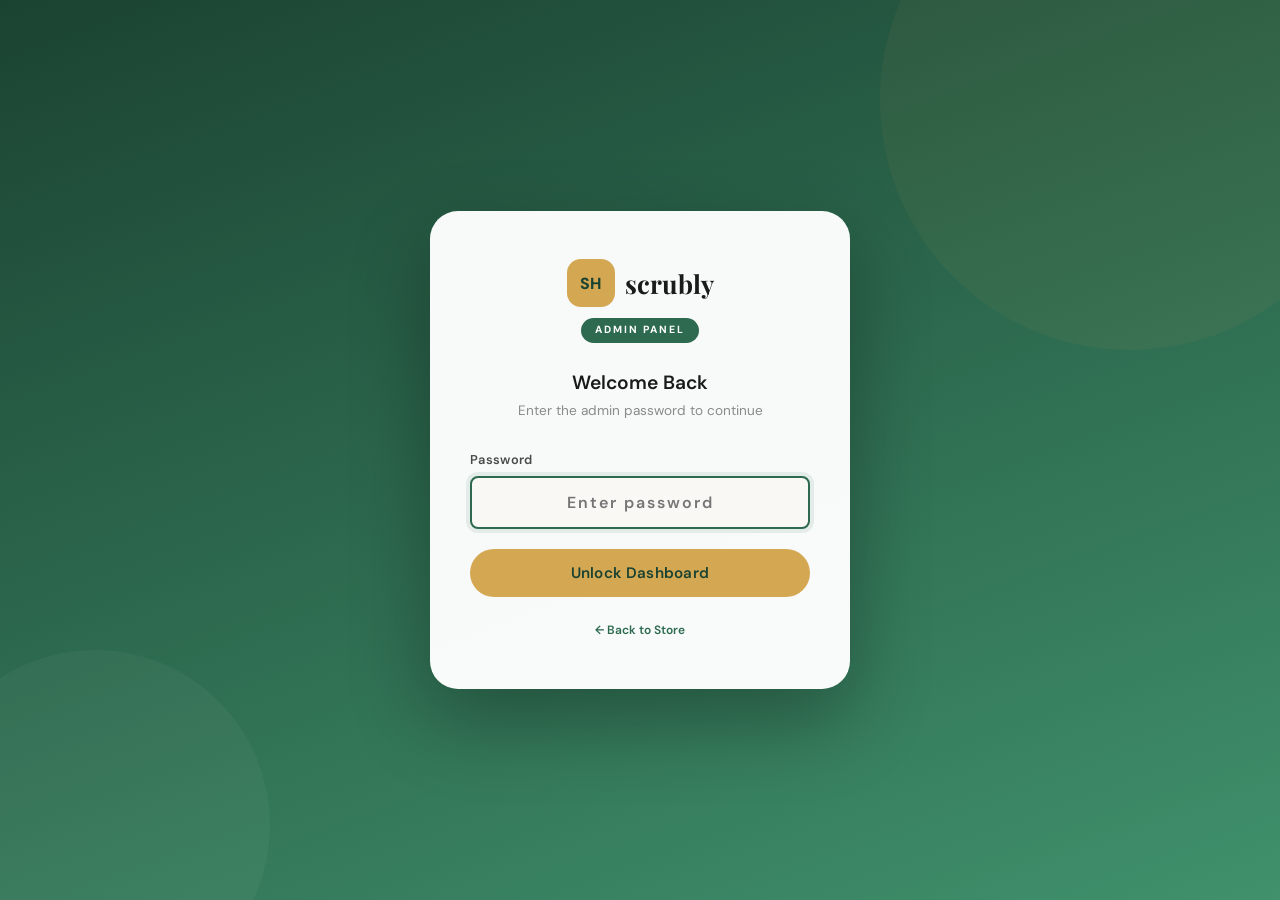
==== admin.html @ 42688c8e "Add files via upload" ====
<!DOCTYPE html>
<html lang="en">
<head>
  <meta charset="UTF-8">
  <meta name="viewport" content="width=device-width, initial-scale=1.0">
  <meta name="robots" content="noindex, nofollow">
  <meta name="description" content="SH scrubly Admin Dashboard — Manage orders, view customer details, and track sales.">
  <title>Admin Dashboard — SH scrubly</title>
  <link rel="preconnect" href="https://fonts.googleapis.com">
  <link rel="preconnect" href="https://fonts.gstatic.com" crossorigin>
  <link href="https://fonts.googleapis.com/css2?family=DM+Sans:ital,opsz,wght@0,9..40,300;0,9..40,400;0,9..40,500;0,9..40,600;0,9..40,700&family=Playfair+Display:wght@400;600;700&display=swap" rel="stylesheet">
  <link rel="stylesheet" href="style.css">
  <style>
    .admin-page .preloader { background: var(--primary-dark); }

    /* Login Gate */
    #admin-gate {
      position: fixed; inset: 0; z-index: 9999;
      background: linear-gradient(160deg, #1B4332 0%, #2D6A4F 50%, #40916C 100%);
      display: flex; align-items: center; justify-content: center;
    }
    #admin-gate::before {
      content: ''; position: absolute; width: 500px; height: 500px;
      border-radius: 50%; background: rgba(212,168,83,0.06); top: -150px; right: -100px;
    }
    #admin-gate::after {
      content: ''; position: absolute; width: 350px; height: 350px;
      border-radius: 50%; background: rgba(255,255,255,0.04); bottom: -100px; left: -80px;
    }
    .admin-login-card {
      position: relative; background: rgba(255,255,255,0.97);
      border-radius: var(--radius-xl); padding: 48px 40px; width: 420px;
      max-width: 92vw; box-shadow: 0 32px 80px rgba(0,0,0,0.3); text-align: center;
    }
    .admin-login-logo {
      display: flex; align-items: center; justify-content: center; gap: 10px; margin-bottom: 8px;
    }
    .admin-login-logo .nav-logo-icon {
      width: 48px; height: 48px; background: var(--accent); border-radius: 14px;
      display: flex; align-items: center; justify-content: center;
      font-weight: 800; font-size: 1rem; color: var(--primary-dark);
    }
    .admin-login-logo span:last-child {
      font-family: var(--font-display); font-size: 1.6rem; font-weight: 700; color: var(--text);
    }
    .admin-login-badge {
      display: inline-block; background: var(--primary); color: #fff;
      font-size: 0.65rem; font-weight: 700; letter-spacing: 2px;
      padding: 4px 14px; border-radius: 50px; margin-bottom: 28px;
    }
    .admin-login-card h2 {
      font-family: var(--font-body); font-size: 1.2rem; font-weight: 600; margin-bottom: 6px;
    }
    .admin-login-card > p { font-size: 0.85rem; color: var(--text-muted); margin-bottom: 28px; }
    .admin-login-card .form-group { text-align: left; margin-bottom: 20px; }
    .admin-login-card .form-group label {
      display: block; font-size: 0.8rem; font-weight: 600; color: var(--text-light); margin-bottom: 6px;
    }
    .admin-login-card .form-group input {
      width: 100%; padding: 14px 16px; border: 2px solid var(--border); border-radius: var(--radius-sm);
      font-size: 1rem; color: var(--text); background: var(--bg); outline: none;
      transition: border-color 0.3s ease, box-shadow 0.3s ease;
      text-align: center; letter-spacing: 2px; font-weight: 600;
    }
    .admin-login-card .form-group input:focus {
      border-color: var(--primary); box-shadow: 0 0 0 4px rgba(45,106,79,0.1);
    }
    #admin-login-error {
      display: none; background: #FEF2F2; color: #991B1B; font-size: 0.82rem; font-weight: 500;
      padding: 10px 16px; border-radius: var(--radius-sm); margin-bottom: 16px;
      border: 1px solid #FECACA;
    }
    .admin-login-card .btn { width: 100%; justify-content: center; padding: 14px; font-size: 0.95rem; }
    .admin-login-footer { margin-top: 24px; font-size: 0.75rem; color: var(--text-muted); }
    .admin-login-footer a { color: var(--primary); font-weight: 600; }
    @keyframes shake {
      0%, 100% { transform: translateX(0); }
      15% { transform: translateX(-8px); } 30% { transform: translateX(6px); }
      45% { transform: translateX(-5px); } 60% { transform: translateX(4px); }
      75% { transform: translateX(-2px); } 90% { transform: translateX(1px); }
    }

    /* Dashboard */
    .admin-refresh-info { text-align: center; margin-bottom: 24px; font-size: 0.82rem; color: var(--text-muted); }
    .admin-refresh-info button {
      color: var(--primary); font-weight: 600; text-decoration: underline;
      background: none; border: none; cursor: pointer; font-size: 0.82rem;
    }
    .admin-table-wrapper { overflow-x: auto; }
    .admin-section-title {
      font-family: var(--font-body); font-size: 1.05rem; font-weight: 700;
      display: flex; align-items: center; gap: 10px;
    }
    .admin-section-title .count {
      background: var(--bg); padding: 2px 10px; border-radius: 50px;
      font-size: 0.75rem; font-weight: 600; color: var(--text-muted);
    }
    .admin-header-actions { display: flex; gap: 8px; align-items: center; }
    .btn-add-product {
      background: var(--primary); color: #fff; padding: 8px 18px; border-radius: 8px;
      font-size: 0.82rem; font-weight: 600; border: none; cursor: pointer;
      display: inline-flex; align-items: center; gap: 6px; transition: all 0.3s ease;
    }
    .btn-add-product:hover { background: var(--primary-light); transform: translateY(-1px); }
    .admin-logout-btn { background: rgba(239,68,68,0.1) !important; color: #EF4444 !important; }
    .admin-logout-btn:hover { background: #EF4444 !important; color: #fff !important; }

    /* ===== Image Upload Zone ===== */
    .upload-zone {
      border: 2px dashed var(--border);
      border-radius: var(--radius-md);
      padding: 32px 20px;
      text-align: center;
      cursor: pointer;
      transition: all 0.3s ease;
      background: var(--bg);
      position: relative;
    }
    .upload-zone:hover,
    .upload-zone.dragover {
      border-color: var(--primary);
      background: rgba(45,106,79,0.04);
    }
    .upload-zone.dragover {
      transform: scale(1.01);
    }
    .upload-zone-icon {
      font-size: 2.2rem;
      margin-bottom: 10px;
      opacity: 0.35;
      display: block;
    }
    .upload-zone-text {
      font-size: 0.88rem;
      color: var(--text-muted);
      margin-bottom: 6px;
    }
    .upload-zone-text strong {
      color: var(--primary);
      font-weight: 600;
    }
    .upload-zone-hint {
      font-size: 0.75rem;
      color: var(--text-muted);
      opacity: 0.7;
    }
    .upload-zone input[type="file"] {
      position: absolute;
      inset: 0;
      opacity: 0;
      cursor: pointer;
    }
    .upload-preview {
      position: relative;
      border-radius: var(--radius-md);
      overflow: hidden;
      display: none;
      background: var(--bg-warm);
    }
    .upload-preview.visible { display: block; }
    .upload-preview img {
      width: 100%;
      height: 220px;
      object-fit: cover;
      display: block;
    }
    .upload-preview-remove {
      position: absolute;
      top: 10px;
      right: 10px;
      width: 34px;
      height: 34px;
      border-radius: 50%;
      background: rgba(0,0,0,0.6);
      backdrop-filter: blur(4px);
      color: #fff;
      display: flex;
      align-items: center;
      justify-content: center;
      font-size: 1.1rem;
      border: none;
      cursor: pointer;
      transition: background 0.2s ease;
    }
    .upload-preview-remove:hover { background: rgba(239,68,68,0.9); }
    .upload-preview-info {
      padding: 10px 14px;
      font-size: 0.78rem;
      color: var(--text-muted);
      background: var(--bg);
      display: flex;
      justify-content: space-between;
      align-items: center;
    }
    .or-divider {
      display: flex;
      align-items: center;
      gap: 12px;
      margin: 14px 0;
      font-size: 0.78rem;
      color: var(--text-muted);
    }
    .or-divider::before,
    .or-divider::after {
      content: '';
      flex: 1;
      height: 1px;
      background: var(--border);
    }
    .url-input-row {
      display: flex;
      gap: 8px;
    }
    .url-input-row input {
      flex: 1;
      padding: 10px 14px;
      border: 2px solid var(--border);
      border-radius: 8px;
      font-size: 0.82rem;
      outline: none;
      background: var(--bg);
      transition: border-color 0.2s ease;
    }
    .url-input-row input:focus { border-color: var(--primary); }
    .url-input-row button {
      padding: 10px 16px;
      background: var(--bg);
      border: 2px solid var(--border);
      border-radius: 8px;
      font-size: 0.8rem;
      font-weight: 600;
      color: var(--text-muted);
      cursor: pointer;
      white-space: nowrap;
      transition: all 0.2s ease;
    }
    .url-input-row button:hover {
      border-color: var(--primary);
      color: var(--primary);
    }

    /* Product form */
    .product-form-grid { display: grid; grid-template-columns: 1fr 1fr; gap: 14px; }
    .product-form-grid .full { grid-column: 1 / -1; }
    .size-checkboxes { display: flex; flex-wrap: wrap; gap: 8px; }
    .size-checkboxes label {
      display: flex; align-items: center; justify-content: center;
      width: 44px; height: 36px; border: 2px solid var(--border); border-radius: 8px;
      font-size: 0.8rem; font-weight: 600; cursor: pointer; transition: all 0.2s ease;
      color: var(--text-muted); background: var(--bg);
    }
    .size-checkboxes label:has(input:checked) {
      border-color: var(--primary); background: rgba(45,106,79,0.08); color: var(--primary);
    }
    .size-checkboxes input { display: none; }
    .colors-section-label {
      font-size: 0.8rem; font-weight: 600; color: var(--text-light); margin-bottom: 8px;
    }
    .add-color-btn {
      background: var(--bg); border: 2px dashed var(--border); border-radius: 8px;
      padding: 8px 16px; font-size: 0.8rem; font-weight: 500; color: var(--text-muted);
      cursor: pointer; transition: all 0.2s ease; display: inline-flex; align-items: center; gap: 4px;
    }
    .add-color-btn:hover { border-color: var(--primary); color: var(--primary); }

    @media (max-width: 768px) {
      .admin-nav { padding: 14px 16px; flex-wrap: wrap; gap: 10px; }
      .admin-nav-brand { font-size: 1.1rem; }
      .admin-content { padding: 12px; }
      .admin-stat-card { padding: 18px; }
      .admin-stat-value { font-size: 1.5rem; }
      .admin-login-card { padding: 36px 24px; }
      .product-form-grid { grid-template-columns: 1fr; }
      .admin-header-actions { flex-wrap: wrap; }
      .upload-preview img { height: 160px; }
    }
  </style>
</head>
<body class="admin-page">

  <div class="preloader"><span class="preloader-logo">SH Admin</span></div>

  <!-- Login Gate -->
  <div id="admin-gate">
    <div class="admin-login-card">
      <div class="admin-login-logo">
        <span class="nav-logo-icon">SH</span>
        <span>scrubly</span>
      </div>
      <div class="admin-login-badge">ADMIN PANEL</div>
      <h2>Welcome Back</h2>
      <p>Enter the admin password to continue</p>
      <div id="admin-login-error">Incorrect password. Please try again.</div>
      <form id="admin-login-form">
        <div class="form-group">
          <label for="admin-password">Password</label>
          <input type="password" id="admin-password" placeholder="Enter password" autocomplete="off" required>
        </div>
        <button type="submit" class="btn btn-primary">Unlock Dashboard</button>
      </form>
      <div class="admin-login-footer"><a href="index.html">&larr; Back to Store</a></div>
    </div>
  </div>

  <!-- Dashboard -->
  <div id="admin-dashboard" style="display:none;">
    <header class="admin-nav">
      <div class="admin-nav-brand">
        <span class="nav-logo-icon" style="width:34px;height:34px;font-size:0.75rem;">SH</span>
        scrubly
        <span class="admin-nav-badge">ADMIN</span>
      </div>
      <div class="admin-nav-actions">
        <a href="index.html" class="btn btn-sm" style="background:rgba(255,255,255,0.15);color:#fff;">View Store</a>
        <button class="btn btn-sm admin-logout-btn" onclick="adminLogout()">Logout</button>
      </div>
    </header>

    <main class="admin-content">
      <div class="admin-refresh-info">
        Auto-refreshes when orders are placed. &nbsp;
        <button onclick="renderAdminStats();renderAdminOrders();renderAdminProducts();">Refresh Now</button>
      </div>

      <!-- Stats -->
      <div class="admin-stats" style="grid-template-columns:repeat(5,1fr);">
        <div class="admin-stat-card">
          <div class="admin-stat-icon green">&#128203;</div>
          <div class="admin-stat-value" id="stat-total">0</div>
          <div class="admin-stat-label">Total Orders</div>
        </div>
        <div class="admin-stat-card">
          <div class="admin-stat-icon gold">&#9203;</div>
          <div class="admin-stat-value" id="stat-pending">0</div>
          <div class="admin-stat-label">Pending</div>
        </div>
        <div class="admin-stat-card">
          <div class="admin-stat-icon blue">&#10003;</div>
          <div class="admin-stat-value" id="stat-completed">0</div>
          <div class="admin-stat-label">Completed</div>
        </div>
        <div class="admin-stat-card">
          <div class="admin-stat-icon red">&#128176;</div>
          <div class="admin-stat-value" id="stat-revenue">$0.00</div>
          <div class="admin-stat-label">Revenue</div>
        </div>
        <div class="admin-stat-card">
          <div class="admin-stat-icon green">&#128717;</div>
          <div class="admin-stat-value" id="stat-products">0</div>
          <div class="admin-stat-label">Products</div>
        </div>
      </div>

      <!-- Products -->
      <div class="admin-card" style="margin-bottom:32px;">
        <div class="admin-card-header">
          <div class="admin-section-title">Products <span class="count" id="products-count">0</span></div>
          <div class="admin-header-actions">
            <button class="btn-add-product" onclick="openProductModal('add')">+ Add Product</button>
            <button class="admin-btn-sm admin-btn-delete" onclick="resetProductsToDefault()" style="font-size:0.75rem;padding:6px 12px;">Reset</button>
          </div>
        </div>
        <div class="admin-table-wrapper">
          <table class="admin-table">
            <thead>
              <tr>
                <th>Product</th>
                <th>Category</th>
                <th>Gender</th>
                <th>Price</th>
                <th>Colors</th>
                <th>Sizes</th>
                <th>Actions</th>
              </tr>
            </thead>
            <tbody id="products-tbody"></tbody>
          </table>
        </div>
      </div>

      <!-- Orders -->
      <div class="admin-card">
        <div class="admin-card-header">
          <div class="admin-section-title">Recent Orders <span class="count" id="orders-count">0</span></div>
          <div class="admin-header-actions">
            <span style="font-size:0.82rem;color:var(--text-muted);">Newest first</span>
            <button class="admin-btn-sm admin-btn-delete" onclick="clearAllOrders()" style="font-size:0.75rem;padding:6px 12px;">Clear All</button>
          </div>
        </div>
        <div class="admin-table-wrapper">
          <table class="admin-table">
            <thead>
              <tr>
                <th>Order ID</th>
                <th>Customer</th>
                <th>Items</th>
                <th>Total</th>
                <th>Status</th>
                <th>Actions</th>
              </tr>
            </thead>
            <tbody id="orders-tbody"></tbody>
          </table>
        </div>
      </div>
    </main>
  </div>

  <!-- Product Modal -->
  <div class="modal-overlay" id="product-modal" aria-hidden="true">
    <div class="modal" style="width:680px;max-height:92vh;overflow-y:auto;" role="dialog" aria-label="Product form">
      <div class="modal-header">
        <h3 id="product-modal-title">Add New Product</h3>
        <button class="cart-close" onclick="closeProductModal()" aria-label="Close">&times;</button>
      </div>
      <div class="modal-body">
        <form id="product-form" novalidate>
          <div class="product-form-grid">

            <div class="form-group">
              <label>Product Name *</label>
              <input type="text" name="name" placeholder="e.g. Classic V-Neck Top" required>
            </div>

            <div class="form-group">
              <label>Price ($) *</label>
              <input type="number" name="price" placeholder="45.00" step="0.01" min="0" required>
            </div>

            <div class="form-group">
              <label>Category</label>
              <select name="category" style="width:100%;padding:10px 14px;border:2px solid var(--border);border-radius:8px;font-size:0.88rem;background:var(--bg);outline:none;">
                <option value="scrubs">Scrubs</option>
                <option value="bathrobes">Bathrobes</option>
              </select>
            </div>

            <div class="form-group">
              <label>Gender</label>
              <select name="sub" style="width:100%;padding:10px 14px;border:2px solid var(--border);border-radius:8px;font-size:0.88rem;background:var(--bg);outline:none;">
                <option value="women">Women's</option>
                <option value="men">Men's</option>
              </select>
            </div>

            <!-- Image Upload Section -->
            <div class="form-group full">
              <label>Product Image</label>

              <!-- Upload Zone -->
              <div class="upload-zone" id="upload-zone">
                <input type="file" accept="image/*" id="image-file-input">
                <span class="upload-zone-icon">&#128247;</span>
                <div class="upload-zone-text">
                  <strong>Click to upload</strong> or drag & drop
                </div>
                <div class="upload-zone-hint">JPG, PNG, WebP — Max 2MB (auto-compressed)</div>
              </div>

              <!-- Preview after upload -->
              <div class="upload-preview" id="upload-preview">
                <img id="upload-preview-img" src="" alt="Preview">
                <button type="button" class="upload-preview-remove" onclick="removeUploadedImage()">&times;</button>
                <div class="upload-preview-info">
                  <span id="upload-file-name">image.jpg</span>
                  <span id="upload-file-size">0 KB</span>
                </div>
              </div>

              <!-- OR divider -->
              <div class="or-divider">or use image URL</div>

              <!-- URL input -->
              <div class="url-input-row">
                <input type="text" id="image-url-input" placeholder="https://example.com/image.jpg">
                <button type="button" onclick="useImageUrl()">Use URL</button>
              </div>

              <!-- Hidden field to store final image value -->
              <input type="hidden" name="image" id="final-image-value" value="">
            </div>

            <div class="form-group full">
              <label>Badge (optional)</label>
              <input type="text" name="badge" placeholder="e.g. New, Best Seller, Popular, Premium">
            </div>

            <div class="form-group full">
              <div class="colors-section-label">Colors</div>
              <div id="product-colors-container"></div>
              <button type="button" class="add-color-btn" onclick="addColorField('')">+ Add Color</button>
            </div>

            <div class="form-group full">
              <div class="colors-section-label">Sizes</div>
              <div class="size-checkboxes">
                <label><input type="checkbox" name="sizes" value="XS">XS</label>
                <label><input type="checkbox" name="sizes" value="S">S</label>
                <label><input type="checkbox" name="sizes" value="M">M</label>
                <label><input type="checkbox" name="sizes" value="L">L</label>
                <label><input type="checkbox" name="sizes" value="XL">XL</label>
                <label><input type="checkbox" name="sizes" value="XXL">XXL</label>
                <label><input type="checkbox" name="sizes" value="3XL">3XL</label>
              </div>
            </div>

            <div class="form-group full">
              <label>Description</label>
              <textarea name="desc" rows="3" placeholder="Brief product description..." style="width:100%;padding:10px 14px;border:2px solid var(--border);border-radius:8px;font-size:0.88rem;resize:vertical;outline:none;background:var(--bg);"></textarea>
            </div>

          </div>

          <button type="submit" class="btn btn-primary" style="width:100%;justify-content:center;margin-top:8px;">Save Product</button>
        </form>
      </div>
    </div>
  </div>

  <!-- Order Detail Modal -->
  <div class="modal-overlay detail-modal" aria-hidden="true">
    <div class="modal" style="width:640px;" role="dialog" aria-label="Order details">
      <div class="modal-header">
        <h3>Order Details</h3>
        <button class="cart-close" onclick="closeDetailModal()" aria-label="Close">&times;</button>
      </div>
      <div class="modal-body" id="detail-modal-body"></div>
    </div>
  </div>

  <script src="script.js"></script>
  <script>
    // ===== Image Upload Logic =====
    let currentBase64Image = '';
    const MAX_IMAGE_SIZE = 800; // max width/height in pixels
    const JPEG_QUALITY = 0.75;

    const uploadZone = document.getElementById('upload-zone');
    const fileInput = document.getElementById('image-file-input');
    const uploadPreview = document.getElementById('upload-preview');
    const uploadPreviewImg = document.getElementById('upload-preview-img');
    const uploadFileName = document.getElementById('upload-file-name');
    const uploadFileSize = document.getElementById('upload-file-size');
    const imageUrlInput = document.getElementById('image-url-input');
    const finalImageValue = document.getElementById('final-image-value');

    // Drag & Drop
    uploadZone.addEventListener('dragover', (e) => {
      e.preventDefault();
      uploadZone.classList.add('dragover');
    });
    uploadZone.addEventListener('dragleave', () => {
      uploadZone.classList.remove('dragover');
    });
    uploadZone.addEventListener('drop', (e) => {
      e.preventDefault();
      uploadZone.classList.remove('dragover');
      if (e.dataTransfer.files.length > 0) {
        handleImageFile(e.dataTransfer.files[0]);
      }
    });

    // File input change
    fileInput.addEventListener('change', (e) => {
      if (e.target.files.length > 0) {
        handleImageFile(e.target.files[0]);
      }
    });

    // Compress & convert image to base64
    function handleImageFile(file) {
      if (!file.type.startsWith('image/')) {
        showToast('Please select an image file', 'error');
        return;
      }

      uploadFileName.textContent = file.name;

      const reader = new FileReader();
      reader.onload = function(e) {
        const img = new Image();
        img.onload = function() {
          // Compress
          const canvas = document.createElement('canvas');
          let w = img.width;
          let h = img.height;

          if (w > MAX_IMAGE_SIZE || h > MAX_IMAGE_SIZE) {
            if (w > h) {
              h = Math.round((h * MAX_IMAGE_SIZE) / w);
              w = MAX_IMAGE_SIZE;
            } else {
              w = Math.round((w * MAX_IMAGE_SIZE) / h);
              h = MAX_IMAGE_SIZE;
            }
          }

          canvas.width = w;
          canvas.height = h;
          const ctx = canvas.getContext('2d');
          ctx.drawImage(img, 0, 0, w, h);

          currentBase64Image = canvas.toDataURL('image/jpeg', JPEG_QUALITY);

          // Calculate approximate size
          const sizeInKB = Math.round((currentBase64Image.length * 3) / 4 / 1024);
          uploadFileSize.textContent = sizeInKB + ' KB';

          // Show preview
          uploadPreviewImg.src = currentBase64Image;
          uploadPreview.classList.add('visible');
          uploadZone.style.display = 'none';

          // Set value
          finalImageValue.value = currentBase64Image;
          imageUrlInput.value = '';
        };
        img.src = e.target.result;
      };
      reader.readAsDataURL(file);
    }

    // Remove uploaded image
    function removeUploadedImage() {
      currentBase64Image = '';
      finalImageValue.value = '';
      uploadPreview.classList.remove('visible');
      uploadZone.style.display = '';
      fileInput.value = '';
      uploadPreviewImg.src = '';
    }

    // Use URL instead
    function useImageUrl() {
      const url = imageUrlInput.value.trim();
      if (!url) {
        showToast('Please enter an image URL', 'error');
        return;
      }

      // Test if URL is valid image
      const testImg = new Image();
      testImg.onload = function() {
        currentBase64Image = '';
        finalImageValue.value = url;
        uploadPreviewImg.src = url;
        uploadFileName.textContent = 'External URL';
        uploadFileSize.textContent = 'Linked';
        uploadPreview.classList.add('visible');
        uploadZone.style.display = 'none';
        showToast('Image loaded from URL');
      };
      testImg.onerror = function() {
        showToast('Could not load image from this URL', 'error');
      };
      testImg.src = url;
    }

    // Reset image section when opening modal
    const origOpenProductModal = openProductModal;
    openProductModal = function(mode, productId) {
      // Reset image state
      currentBase64Image = '';
      finalImageValue.value = '';
      uploadPreview.classList.remove('visible');
      uploadZone.style.display = '';
      fileInput.value = '';
      imageUrlInput.value = '';
      uploadPreviewImg.src = '';

      origOpenProductModal(mode, productId);

      // If editing, load existing image
      if (mode === 'edit') {
        const product = getProductById(productId);
        if (product && product.image) {
          if (product.image.startsWith('data:')) {
            // Base64 image
            currentBase64Image = product.image;
            finalImageValue.value = product.image;
            uploadPreviewImg.src = product.image;
            uploadFileName.textContent = 'Uploaded image';
            const sizeInKB = Math.round((product.image.length * 3) / 4 / 1024);
            uploadFileSize.textContent = sizeInKB + ' KB';
            uploadPreview.classList.add('visible');
            uploadZone.style.display = 'none';
          } else {
            // URL image
            finalImageValue.value = product.image;
            imageUrlInput.value = product.image;
            uploadPreviewImg.src = product.image;
            uploadFileName.textContent = 'External URL';
            uploadFileSize.textContent = 'Linked';
            uploadPreview.classList.add('visible');
            uploadZone.style.display = 'none';
          }
        }
      }
    };

    // Close modals on overlay click
    document.querySelectorAll('.modal-overlay').forEach(overlay => {
      overlay.addEventListener('click', function(e) {
        if (e.target === this) {
          this.classList.remove('open');
          document.body.style.overflow = '';
        }
      });
    });

    // Logout
    function adminLogout() {
      sessionStorage.removeItem('sh_admin_auth');
      document.getElementById('admin-dashboard').style.display = 'none';
      document.getElementById('admin-gate').style.display = 'flex';
      document.getElementById('admin-password').value = '';
      document.getElementById('admin-login-error').style.display = 'none';
      document.getElementById('admin-password').focus();
    }

    // Update counts
    const origRenderProducts = renderAdminProducts;
    renderAdminProducts = function() {
      origRenderProducts();
      const countEl = document.getElementById('products-count');
      if (countEl) countEl.textContent = getProducts().length;
    };
    const origRenderOrders = renderAdminOrders;
    renderAdminOrders = function() {
      origRenderOrders();
      const orders = JSON.parse(localStorage.getItem('sh_orders')) || [];
      const countEl = document.getElementById('orders-count');
      if (countEl) countEl.textContent = orders.length;
    };
  </script>
</body>
</html>
---- style.css ----
/* ===== CSS Variables ===== */
:root {
  --primary: #2D6A4F;
  --primary-light: #40916C;
  --primary-lighter: #74C69D;
  --primary-dark: #1B4332;
  --accent: #D4A853;
  --accent-light: #E8C97A;
  --accent-dark: #B8903A;
  --bg: #FAF8F5;
  --bg-warm: #F5F0E8;
  --card: #FFFFFF;
  --text: #1A1A1A;
  --text-light: #4A4A4A;
  --text-muted: #8A8A8A;
  --border: #E8E4DE;
  --border-light: #F0EDE8;
  --shadow-sm: 0 1px 3px rgba(0,0,0,0.06);
  --shadow-md: 0 4px 16px rgba(0,0,0,0.08);
  --shadow-lg: 0 8px 32px rgba(0,0,0,0.1);
  --shadow-xl: 0 16px 48px rgba(0,0,0,0.12);
  --radius-sm: 8px;
  --radius-md: 12px;
  --radius-lg: 20px;
  --radius-xl: 28px;
  --transition: 0.3s cubic-bezier(0.4, 0, 0.2, 1);
  --font-display: 'Playfair Display', Georgia, serif;
  --font-body: 'DM Sans', -apple-system, sans-serif;
  --nav-height: 80px;
}

/* ===== Reset & Base ===== */
*, *::before, *::after { box-sizing: border-box; margin: 0; padding: 0; }

html {
  scroll-behavior: smooth;
  -webkit-font-smoothing: antialiased;
}

body {
  font-family: var(--font-body);
  background: var(--bg);
  color: var(--text);
  line-height: 1.6;
  overflow-x: hidden;
}

a { text-decoration: none; color: inherit; transition: color var(--transition); }
ul { list-style: none; }
img { max-width: 100%; display: block; }
button { cursor: pointer; border: none; background: none; font-family: inherit; }
input, textarea, select { font-family: inherit; }

/* ===== Preloader ===== */
.preloader {
  position: fixed;
  inset: 0;
  z-index: 9999;
  background: var(--primary-dark);
  display: flex;
  align-items: center;
  justify-content: center;
  transition: opacity 0.6s ease, visibility 0.6s ease;
}
.preloader.hidden { opacity: 0; visibility: hidden; pointer-events: none; }
.preloader-logo {
  font-family: var(--font-display);
  font-size: 2.5rem;
  color: #fff;
  letter-spacing: 2px;
  animation: preloaderPulse 1.2s ease-in-out infinite;
}
@keyframes preloaderPulse {
  0%, 100% { opacity: 0.4; transform: scale(0.98); }
  50% { opacity: 1; transform: scale(1); }
}

/* ===== Typography ===== */
h1, h2, h3, h4 { font-family: var(--font-display); font-weight: 600; line-height: 1.2; }
h1 { font-size: clamp(2.5rem, 5vw, 4rem); }
h2 { font-size: clamp(1.8rem, 3.5vw, 2.8rem); }
h3 { font-size: clamp(1.2rem, 2vw, 1.5rem); }
.section-label {
  font-family: var(--font-body);
  font-size: 0.75rem;
  font-weight: 600;
  letter-spacing: 3px;
  text-transform: uppercase;
  color: var(--accent);
  margin-bottom: 0.75rem;
  display: block;
}
.section-title {
  margin-bottom: 1rem;
}
.section-desc {
  color: var(--text-muted);
  max-width: 540px;
  font-size: 1.05rem;
}

/* ===== Layout ===== */
.container {
  max-width: 1280px;
  margin: 0 auto;
  padding: 0 24px;
}
.section {
  padding: 100px 0;
}
.section-header {
  text-align: center;
  margin-bottom: 60px;
}
.section-header .section-desc {
  margin: 0 auto;
}

/* ===== Navigation ===== */
.navbar {
  position: fixed;
  top: 0;
  left: 0;
  right: 0;
  height: var(--nav-height);
  z-index: 1000;
  transition: background var(--transition), box-shadow var(--transition), backdrop-filter var(--transition);
}
.navbar.scrolled {
  background: rgba(255,255,255,0.92);
  backdrop-filter: blur(20px);
  box-shadow: var(--shadow-sm);
}
.navbar.transparent { background: transparent; }
.navbar .container {
  display: flex;
  align-items: center;
  justify-content: space-between;
  height: 100%;
}
.nav-logo {
  font-family: var(--font-display);
  font-size: 1.6rem;
  font-weight: 700;
  color: #fff;
  display: flex;
  align-items: center;
  gap: 10px;
  transition: color var(--transition);
}
.navbar.scrolled .nav-logo { color: var(--text); }
.nav-logo-icon {
  width: 40px;
  height: 40px;
  background: var(--accent);
  border-radius: 10px;
  display: flex;
  align-items: center;
  justify-content: center;
  font-weight: 800;
  font-size: 0.9rem;
  color: var(--primary-dark);
}
.nav-links {
  display: flex;
  align-items: center;
  gap: 36px;
}
.nav-links a {
  font-size: 0.9rem;
  font-weight: 500;
  color: rgba(255,255,255,0.85);
  position: relative;
  letter-spacing: 0.3px;
}
.navbar.scrolled .nav-links a { color: var(--text-light); }
.nav-links a::after {
  content: '';
  position: absolute;
  bottom: -4px;
  left: 0;
  width: 0;
  height: 2px;
  background: var(--accent);
  transition: width var(--transition);
}
.nav-links a:hover::after,
.nav-links a.active::after { width: 100%; }
.nav-links a:hover { color: #fff; }
.navbar.scrolled .nav-links a:hover { color: var(--primary); }
.nav-actions {
  display: flex;
  align-items: center;
  gap: 16px;
}
.nav-cart-btn {
  position: relative;
  color: rgba(255,255,255,0.9);
  transition: color var(--transition);
}
.navbar.scrolled .nav-cart-btn { color: var(--text); }
.nav-cart-btn:hover { color: var(--accent); }
.nav-cart-btn svg { width: 24px; height: 24px; }
.cart-count {
  position: absolute;
  top: -8px;
  right: -10px;
  background: var(--accent);
  color: var(--primary-dark);
  font-size: 0.65rem;
  font-weight: 700;
  width: 20px;
  height: 20px;
  border-radius: 50%;
  display: flex;
  align-items: center;
  justify-content: center;
  transform: scale(0);
  transition: transform 0.3s cubic-bezier(0.68, -0.55, 0.27, 1.55);
}
.cart-count.visible { transform: scale(1); }
.nav-hamburger {
  display: none;
  flex-direction: column;
  gap: 5px;
  padding: 4px;
}
.nav-hamburger span {
  width: 24px;
  height: 2px;
  background: #fff;
  border-radius: 2px;
  transition: var(--transition);
}
.navbar.scrolled .nav-hamburger span { background: var(--text); }

/* ===== Mobile Menu ===== */
.mobile-menu {
  position: fixed;
  inset: 0;
  z-index: 999;
  background: var(--primary-dark);
  display: flex;
  flex-direction: column;
  align-items: center;
  justify-content: center;
  gap: 32px;
  opacity: 0;
  visibility: hidden;
  transition: var(--transition);
}
.mobile-menu.open { opacity: 1; visibility: visible; }
.mobile-menu a {
  font-family: var(--font-display);
  font-size: 1.8rem;
  color: #fff;
  transition: color var(--transition);
}
.mobile-menu a:hover { color: var(--accent); }
.mobile-menu-close {
  position: absolute;
  top: 28px;
  right: 28px;
  color: #fff;
  font-size: 2rem;
}

/* ===== Hero ===== */
.hero {
  position: relative;
  min-height: 100vh;
  display: flex;
  align-items: center;
  background: linear-gradient(135deg, var(--primary-dark) 0%, var(--primary) 50%, var(--primary-light) 100%);
  overflow: hidden;
}
.hero-bg-shapes {
  position: absolute;
  inset: 0;
  pointer-events: none;
  overflow: hidden;
}
.hero-shape {
  position: absolute;
  border-radius: 50%;
  opacity: 0.07;
  background: #fff;
}
.hero-shape:nth-child(1) {
  width: 600px; height: 600px;
  top: -200px; right: -100px;
  animation: heroFloat 20s ease-in-out infinite;
}
.hero-shape:nth-child(2) {
  width: 400px; height: 400px;
  bottom: -100px; left: -100px;
  animation: heroFloat 15s ease-in-out infinite reverse;
}
.hero-shape:nth-child(3) {
  width: 200px; height: 200px;
  top: 40%; left: 50%;
  animation: heroFloat 12s ease-in-out infinite;
}
@keyframes heroFloat {
  0%, 100% { transform: translate(0, 0) scale(1); }
  33% { transform: translate(30px, -30px) scale(1.05); }
  66% { transform: translate(-20px, 20px) scale(0.95); }
}
.hero .container {
  display: grid;
  grid-template-columns: 1fr 1fr;
  gap: 60px;
  align-items: center;
  position: relative;
  z-index: 2;
}
.hero-content { color: #fff; }
.hero-badge {
  display: inline-flex;
  align-items: center;
  gap: 8px;
  background: rgba(255,255,255,0.12);
  backdrop-filter: blur(10px);
  padding: 8px 18px;
  border-radius: 50px;
  font-size: 0.8rem;
  font-weight: 500;
  letter-spacing: 1px;
  text-transform: uppercase;
  margin-bottom: 28px;
  border: 1px solid rgba(255,255,255,0.15);
}
.hero-badge-dot {
  width: 8px;
  height: 8px;
  background: var(--accent);
  border-radius: 50%;
  animation: dotPulse 2s ease-in-out infinite;
}
@keyframes dotPulse {
  0%, 100% { opacity: 1; }
  50% { opacity: 0.3; }
}
.hero h1 {
  margin-bottom: 24px;
  font-size: clamp(2.8rem, 5.5vw, 4.2rem);
  line-height: 1.1;
}
.hero h1 .accent { color: var(--accent); }
.hero-desc {
  font-size: 1.15rem;
  color: rgba(255,255,255,0.75);
  max-width: 460px;
  margin-bottom: 40px;
  line-height: 1.7;
}
.hero-buttons {
  display: flex;
  gap: 16px;
  flex-wrap: wrap;
}
.hero-stats {
  display: flex;
  gap: 40px;
  margin-top: 56px;
  padding-top: 32px;
  border-top: 1px solid rgba(255,255,255,0.12);
}
.hero-stat-num {
  font-family: var(--font-display);
  font-size: 2rem;
  font-weight: 700;
  color: var(--accent);
}
.hero-stat-label {
  font-size: 0.82rem;
  color: rgba(255,255,255,0.55);
  margin-top: 2px;
}
.hero-visual {
  position: relative;
  display: flex;
  align-items: center;
  justify-content: center;
}
.hero-image-grid {
  display: grid;
  grid-template-columns: 1fr 1fr;
  gap: 16px;
  transform: rotate(-3deg);
}
.hero-image-grid .hero-img {
  border-radius: var(--radius-lg);
  overflow: hidden;
  box-shadow: 0 20px 60px rgba(0,0,0,0.3);
  transition: transform 0.5s ease;
}
.hero-image-grid .hero-img:hover { transform: scale(1.04); }
.hero-image-grid .hero-img:nth-child(1) { height: 260px; }
.hero-image-grid .hero-img:nth-child(2) { height: 320px; margin-top: 40px; }
.hero-image-grid .hero-img:nth-child(3) { height: 320px; margin-top: -40px; }
.hero-image-grid .hero-img:nth-child(4) { height: 260px; }
.hero-img img { width: 100%; height: 100%; object-fit: cover; }
.hero-float-card {
  position: absolute;
  background: rgba(255,255,255,0.95);
  backdrop-filter: blur(10px);
  border-radius: var(--radius-md);
  padding: 14px 18px;
  box-shadow: var(--shadow-lg);
  display: flex;
  align-items: center;
  gap: 12px;
  animation: cardFloat 6s ease-in-out infinite;
}
.hero-float-card.card-1 { bottom: 20px; left: -20px; animation-delay: 0s; }
.hero-float-card.card-2 { top: 20px; right: -10px; animation-delay: 3s; }
@keyframes cardFloat {
  0%, 100% { transform: translateY(0); }
  50% { transform: translateY(-10px); }
}
.float-card-icon {
  width: 40px;
  height: 40px;
  border-radius: 10px;
  display: flex;
  align-items: center;
  justify-content: center;
  font-size: 1.1rem;
}
.float-card-icon.green { background: rgba(45,106,79,0.12); color: var(--primary); }
.float-card-icon.gold { background: rgba(212,168,83,0.15); color: var(--accent-dark); }
.float-card-text { font-size: 0.82rem; }
.float-card-text strong { display: block; font-size: 0.9rem; }

/* ===== Buttons ===== */
.btn {
  display: inline-flex;
  align-items: center;
  gap: 8px;
  padding: 14px 32px;
  border-radius: 50px;
  font-size: 0.9rem;
  font-weight: 600;
  letter-spacing: 0.3px;
  transition: all var(--transition);
  position: relative;
  overflow: hidden;
}
.btn-primary {
  background: var(--accent);
  color: var(--primary-dark);
}
.btn-primary:hover {
  background: var(--accent-light);
  transform: translateY(-2px);
  box-shadow: 0 8px 24px rgba(212,168,83,0.35);
}
.btn-outline {
  border: 2px solid rgba(255,255,255,0.35);
  color: #fff;
}
.btn-outline:hover {
  background: rgba(255,255,255,0.1);
  border-color: rgba(255,255,255,0.6);
  transform: translateY(-2px);
}
.btn-dark {
  background: var(--primary-dark);
  color: #fff;
}
.btn-dark:hover {
  background: var(--primary);
  transform: translateY(-2px);
  box-shadow: 0 8px 24px rgba(27,67,50,0.3);
}
.btn-sm { padding: 10px 22px; font-size: 0.82rem; }

/* ===== Categories ===== */
.categories-grid {
  display: grid;
  grid-template-columns: repeat(4, 1fr);
  gap: 20px;
}
.category-card {
  position: relative;
  border-radius: var(--radius-lg);
  overflow: hidden;
  aspect-ratio: 3/4;
  cursor: pointer;
  group: true;
}
.category-card-bg {
  position: absolute;
  inset: 0;
  transition: transform 0.6s ease;
}
.category-card:hover .category-card-bg { transform: scale(1.08); }
.category-card-bg img {
  width: 100%;
  height: 100%;
  object-fit: cover;
}
.category-card-overlay {
  position: absolute;
  inset: 0;
  background: linear-gradient(to top, rgba(0,0,0,0.7) 0%, rgba(0,0,0,0.1) 60%);
  display: flex;
  flex-direction: column;
  justify-content: flex-end;
  padding: 28px;
  transition: background var(--transition);
}
.category-card:hover .category-card-overlay {
  background: linear-gradient(to top, rgba(45,106,79,0.85) 0%, rgba(45,106,79,0.2) 60%);
}
.category-card-label {
  font-size: 0.72rem;
  font-weight: 600;
  letter-spacing: 2px;
  text-transform: uppercase;
  color: var(--accent);
  margin-bottom: 6px;
}
.category-card-name {
  font-family: var(--font-display);
  font-size: 1.4rem;
  color: #fff;
  margin-bottom: 8px;
}
.category-card-count {
  font-size: 0.82rem;
  color: rgba(255,255,255,0.65);
}
.category-card-arrow {
  position: absolute;
  top: 20px;
  right: 20px;
  width: 40px;
  height: 40px;
  border-radius: 50%;
  background: rgba(255,255,255,0.15);
  backdrop-filter: blur(10px);
  display: flex;
  align-items: center;
  justify-content: center;
  color: #fff;
  transform: translate(10px, -10px);
  opacity: 0;
  transition: all var(--transition);
}
.category-card:hover .category-card-arrow {
  transform: translate(0, 0);
  opacity: 1;
}

/* ===== Featured Products ===== */
.featured-grid {
  display: grid;
  grid-template-columns: repeat(4, 1fr);
  gap: 24px;
}

/* ===== Product Card ===== */
.product-card {
  background: var(--card);
  border-radius: var(--radius-lg);
  overflow: hidden;
  box-shadow: var(--shadow-sm);
  transition: all var(--transition);
  border: 1px solid var(--border-light);
}
.product-card:hover {
  transform: translateY(-6px);
  box-shadow: var(--shadow-lg);
  border-color: transparent;
}
.product-card-image {
  position: relative;
  aspect-ratio: 3/4;
  overflow: hidden;
  background: var(--bg-warm);
}
.product-card-image img {
  width: 100%;
  height: 100%;
  object-fit: cover;
  transition: transform 0.6s ease;
}
.product-card:hover .product-card-image img { transform: scale(1.06); }
.product-card-badge {
  position: absolute;
  top: 14px;
  left: 14px;
  background: var(--primary);
  color: #fff;
  font-size: 0.7rem;
  font-weight: 600;
  letter-spacing: 1px;
  text-transform: uppercase;
  padding: 5px 12px;
  border-radius: 50px;
}
.product-card-actions {
  position: absolute;
  bottom: 14px;
  left: 14px;
  right: 14px;
  display: flex;
  gap: 8px;
  transform: translateY(20px);
  opacity: 0;
  transition: all var(--transition);
}
.product-card:hover .product-card-actions {
  transform: translateY(0);
  opacity: 1;
}
.product-card-actions .btn {
  flex: 1;
  justify-content: center;
  padding: 10px 16px;
  font-size: 0.8rem;
  background: rgba(255,255,255,0.95);
  backdrop-filter: blur(10px);
  color: var(--text);
  border-radius: var(--radius-sm);
}
.product-card-actions .btn:hover {
  background: var(--primary);
  color: #fff;
}
.product-card-info { padding: 18px; }
.product-card-category {
  font-size: 0.72rem;
  font-weight: 600;
  letter-spacing: 1.5px;
  text-transform: uppercase;
  color: var(--accent-dark);
  margin-bottom: 6px;
}
.product-card-name {
  font-family: var(--font-display);
  font-size: 1.05rem;
  margin-bottom: 10px;
  line-height: 1.3;
}
.product-card-colors {
  display: flex;
  gap: 6px;
  margin-bottom: 12px;
}
.color-dot {
  width: 16px;
  height: 16px;
  border-radius: 50%;
  border: 2px solid var(--border);
  cursor: pointer;
  transition: border-color var(--transition);
}
.color-dot:hover,
.color-dot.selected { border-color: var(--text); }
.product-card-bottom {
  display: flex;
  align-items: center;
  justify-content: space-between;
}
.product-card-price {
  font-size: 1.15rem;
  font-weight: 700;
  color: var(--primary-dark);
}
.product-card-price .old {
  font-size: 0.85rem;
  color: var(--text-muted);
  text-decoration: line-through;
  font-weight: 400;
  margin-left: 6px;
}

/* ===== Page Hero (Inner pages) ===== */
.page-hero {
  background: linear-gradient(135deg, var(--primary-dark), var(--primary));
  padding: 140px 0 80px;
  text-align: center;
  color: #fff;
  position: relative;
  overflow: hidden;
}
.page-hero::before {
  content: '';
  position: absolute;
  inset: 0;
  background: url("data:image/svg+xml,%3Csvg width='60' height='60' viewBox='0 0 60 60' xmlns='http://www.w3.org/2000/svg'%3E%3Cg fill='none' fill-rule='evenodd'%3E%3Cg fill='%23ffffff' fill-opacity='0.03'%3E%3Cpath d='M36 34v-4h-2v4h-4v2h4v4h2v-4h4v-2h-4zm0-30V0h-2v4h-4v2h4v4h2V6h4V4h-4zM6 34v-4H4v4H0v2h4v4h2v-4h4v-2H6zM6 4V0H4v4H0v2h4v4h2V6h4V4H6z'/%3E%3C/g%3E%3C/g%3E%3C/svg%3E");
}
.page-hero .container { position: relative; z-index: 2; }
.page-hero h1 { margin-bottom: 12px; }
.page-hero p { color: rgba(255,255,255,0.7); font-size: 1.05rem; max-width: 500px; margin: 0 auto; }
.breadcrumb {
  display: flex;
  align-items: center;
  justify-content: center;
  gap: 8px;
  margin-bottom: 20px;
  font-size: 0.85rem;
  color: rgba(255,255,255,0.5);
}
.breadcrumb a { color: rgba(255,255,255,0.7); }
.breadcrumb a:hover { color: var(--accent); }
.breadcrumb span { color: var(--accent); }

/* ===== Tabs ===== */
.tabs-container {
  display: flex;
  justify-content: center;
  margin-bottom: 48px;
}
.tabs {
  display: inline-flex;
  background: var(--card);
  border-radius: 50px;
  padding: 5px;
  box-shadow: var(--shadow-md);
  border: 1px solid var(--border-light);
}
.tab-btn {
  padding: 12px 36px;
  border-radius: 50px;
  font-size: 0.9rem;
  font-weight: 600;
  color: var(--text-muted);
  transition: all var(--transition);
}
.tab-btn.active {
  background: var(--primary);
  color: #fff;
  box-shadow: 0 4px 12px rgba(45,106,79,0.3);
}
.tab-btn:hover:not(.active) { color: var(--text); }

/* ===== Products Grid ===== */
.products-grid {
  display: grid;
  grid-template-columns: repeat(4, 1fr);
  gap: 24px;
}

/* ===== Brand Story ===== */
.brand-section {
  background: var(--primary-dark);
  color: #fff;
  position: relative;
  overflow: hidden;
}
.brand-section::before {
  content: '';
  position: absolute;
  right: -200px;
  top: -200px;
  width: 500px;
  height: 500px;
  border-radius: 50%;
  background: rgba(212,168,83,0.08);
}
.brand-grid {
  display: grid;
  grid-template-columns: 1fr 1fr;
  gap: 80px;
  align-items: center;
}
.brand-image {
  border-radius: var(--radius-xl);
  overflow: hidden;
  box-shadow: 0 30px 80px rgba(0,0,0,0.3);
}
.brand-image img { width: 100%; height: 500px; object-fit: cover; }
.brand-features {
  display: grid;
  grid-template-columns: 1fr 1fr;
  gap: 20px;
  margin-top: 36px;
}
.brand-feature {
  display: flex;
  align-items: flex-start;
  gap: 14px;
}
.brand-feature-icon {
  width: 44px;
  height: 44px;
  border-radius: 12px;
  background: rgba(255,255,255,0.08);
  display: flex;
  align-items: center;
  justify-content: center;
  flex-shrink: 0;
  font-size: 1.1rem;
}
.brand-feature-text strong {
  display: block;
  font-size: 0.9rem;
  margin-bottom: 2px;
}
.brand-feature-text span {
  font-size: 0.82rem;
  color: rgba(255,255,255,0.55);
}

/* ===== CTA Section ===== */
.cta-section {
  background: linear-gradient(135deg, var(--accent-dark), var(--accent), var(--accent-light));
  text-align: center;
  color: var(--primary-dark);
  position: relative;
  overflow: hidden;
}
.cta-section::before, .cta-section::after {
  content: '';
  position: absolute;
  border-radius: 50%;
  background: rgba(255,255,255,0.15);
}
.cta-section::before { width: 400px; height: 400px; top: -200px; left: -100px; }
.cta-section::after { width: 300px; height: 300px; bottom: -150px; right: -50px; }
.cta-section .container { position: relative; z-index: 2; }
.cta-section h2 { color: var(--primary-dark); margin-bottom: 16px; }
.cta-section p { font-size: 1.1rem; opacity: 0.8; max-width: 500px; margin: 0 auto 32px; }

/* ===== Footer ===== */
.footer {
  background: var(--primary-dark);
  color: rgba(255,255,255,0.7);
  padding: 80px 0 0;
}
.footer-grid {
  display: grid;
  grid-template-columns: 2fr 1fr 1fr 1fr;
  gap: 48px;
  margin-bottom: 60px;
}
.footer-brand-name {
  font-family: var(--font-display);
  font-size: 1.6rem;
  font-weight: 700;
  color: #fff;
  margin-bottom: 16px;
  display: flex;
  align-items: center;
  gap: 10px;
}
.footer-desc {
  font-size: 0.9rem;
  line-height: 1.7;
  margin-bottom: 24px;
  max-width: 320px;
}
.footer-social {
  display: flex;
  gap: 12px;
}
.footer-social a {
  width: 42px;
  height: 42px;
  border-radius: 10px;
  background: rgba(255,255,255,0.08);
  display: flex;
  align-items: center;
  justify-content: center;
  color: rgba(255,255,255,0.7);
  transition: all var(--transition);
  font-size: 1.1rem;
}
.footer-social a:hover {
  background: var(--accent);
  color: var(--primary-dark);
  transform: translateY(-3px);
}
.footer-col h4 {
  color: #fff;
  font-family: var(--font-body);
  font-size: 0.9rem;
  font-weight: 600;
  margin-bottom: 20px;
  letter-spacing: 0.5px;
}
.footer-col ul li { margin-bottom: 12px; }
.footer-col ul a {
  font-size: 0.88rem;
  transition: color var(--transition);
}
.footer-col ul a:hover { color: var(--accent); }
.footer-bottom {
  border-top: 1px solid rgba(255,255,255,0.08);
  padding: 24px 0;
  display: flex;
  align-items: center;
  justify-content: space-between;
  font-size: 0.82rem;
}

/* ===== Cart Sidebar ===== */
.cart-overlay {
  position: fixed;
  inset: 0;
  background: rgba(0,0,0,0.5);
  z-index: 2000;
  opacity: 0;
  visibility: hidden;
  transition: var(--transition);
}
.cart-overlay.open { opacity: 1; visibility: visible; }
.cart-sidebar {
  position: fixed;
  top: 0;
  right: 0;
  width: 440px;
  max-width: 100%;
  height: 100vh;
  background: var(--card);
  z-index: 2001;
  transform: translateX(100%);
  transition: transform 0.4s cubic-bezier(0.4, 0, 0.2, 1);
  display: flex;
  flex-direction: column;
}
.cart-sidebar.open { transform: translateX(0); }
.cart-header {
  display: flex;
  align-items: center;
  justify-content: space-between;
  padding: 24px 28px;
  border-bottom: 1px solid var(--border-light);
}
.cart-header h3 { font-family: var(--font-body); font-size: 1.1rem; font-weight: 600; }
.cart-close {
  width: 36px;
  height: 36px;
  border-radius: 50%;
  background: var(--bg);
  display: flex;
  align-items: center;
  justify-content: center;
  font-size: 1.2rem;
  color: var(--text-muted);
  transition: all var(--transition);
}
.cart-close:hover { background: var(--border); color: var(--text); }
.cart-items {
  flex: 1;
  overflow-y: auto;
  padding: 20px 28px;
}
.cart-empty {
  text-align: center;
  padding: 60px 20px;
  color: var(--text-muted);
}
.cart-empty-icon {
  font-size: 3rem;
  margin-bottom: 16px;
  opacity: 0.3;
}
.cart-item {
  display: flex;
  gap: 16px;
  padding: 16px 0;
  border-bottom: 1px solid var(--border-light);
}
.cart-item-image {
  width: 80px;
  height: 80px;
  border-radius: var(--radius-sm);
  overflow: hidden;
  flex-shrink: 0;
  background: var(--bg-warm);
}
.cart-item-image img { width: 100%; height: 100%; object-fit: cover; }
.cart-item-info { flex: 1; }
.cart-item-name {
  font-weight: 600;
  font-size: 0.9rem;
  margin-bottom: 4px;
}
.cart-item-meta {
  font-size: 0.78rem;
  color: var(--text-muted);
  margin-bottom: 8px;
}
.cart-item-bottom {
  display: flex;
  align-items: center;
  justify-content: space-between;
}
.cart-qty {
  display: flex;
  align-items: center;
  gap: 8px;
}
.cart-qty button {
  width: 28px;
  height: 28px;
  border-radius: 6px;
  background: var(--bg);
  display: flex;
  align-items: center;
  justify-content: center;
  font-size: 0.9rem;
  color: var(--text-muted);
  transition: all var(--transition);
}
.cart-qty button:hover { background: var(--border); color: var(--text); }
.cart-qty span { font-weight: 600; font-size: 0.9rem; min-width: 20px; text-align: center; }
.cart-item-price { font-weight: 700; color: var(--primary-dark); font-size: 0.95rem; }
.cart-item-remove {
  color: var(--text-muted);
  font-size: 0.78rem;
  margin-top: 6px;
  display: inline-block;
  transition: color var(--transition);
}
.cart-item-remove:hover { color: #e74c3c; }
.cart-footer {
  padding: 24px 28px;
  border-top: 1px solid var(--border-light);
  background: var(--bg);
}
.cart-total {
  display: flex;
  justify-content: space-between;
  margin-bottom: 20px;
}
.cart-total-label { font-weight: 500; color: var(--text-light); }
.cart-total-value { font-size: 1.3rem; font-weight: 700; color: var(--primary-dark); }
.cart-footer .btn { width: 100%; justify-content: center; }

/* ===== Order Modal ===== */
.modal-overlay {
  position: fixed;
  inset: 0;
  background: rgba(0,0,0,0.6);
  z-index: 3000;
  display: flex;
  align-items: center;
  justify-content: center;
  padding: 20px;
  opacity: 0;
  visibility: hidden;
  transition: var(--transition);
}
.modal-overlay.open { opacity: 1; visibility: visible; }
.modal {
  background: var(--card);
  border-radius: var(--radius-xl);
  width: 560px;
  max-width: 100%;
  max-height: 90vh;
  overflow-y: auto;
  transform: scale(0.9) translateY(20px);
  transition: transform 0.4s cubic-bezier(0.4, 0, 0.2, 1);
}
.modal-overlay.open .modal { transform: scale(1) translateY(0); }
.modal-header {
  display: flex;
  align-items: center;
  justify-content: space-between;
  padding: 28px 32px 0;
}
.modal-header h3 { font-family: var(--font-body); font-size: 1.2rem; font-weight: 700; }
.modal-body { padding: 24px 32px 32px; }
.form-group {
  margin-bottom: 18px;
}
.form-group label {
  display: block;
  font-size: 0.82rem;
  font-weight: 600;
  color: var(--text-light);
  margin-bottom: 6px;
  letter-spacing: 0.3px;
}
.form-group input,
.form-group textarea,
.form-group select {
  width: 100%;
  padding: 12px 16px;
  border: 2px solid var(--border);
  border-radius: var(--radius-sm);
  font-size: 0.9rem;
  color: var(--text);
  background: var(--bg);
  transition: border-color var(--transition);
  outline: none;
}
.form-group input:focus,
.form-group textarea:focus,
.form-group select:focus {
  border-color: var(--primary);
}
.form-group textarea { resize: vertical; min-height: 80px; }
.form-row {
  display: grid;
  grid-template-columns: 1fr 1fr;
  gap: 14px;
}
.order-summary-box {
  background: var(--bg);
  border-radius: var(--radius-md);
  padding: 18px;
  margin-bottom: 20px;
}
.order-summary-box h4 {
  font-family: var(--font-body);
  font-size: 0.85rem;
  font-weight: 600;
  margin-bottom: 12px;
  color: var(--text-muted);
}
.order-summary-item {
  display: flex;
  justify-content: space-between;
  font-size: 0.85rem;
  padding: 6px 0;
  border-bottom: 1px solid var(--border-light);
}
.order-summary-item:last-child { border-bottom: none; }
.order-summary-total {
  display: flex;
  justify-content: space-between;
  font-weight: 700;
  font-size: 1rem;
  padding-top: 12px;
  margin-top: 6px;
  border-top: 2px solid var(--border);
  color: var(--primary-dark);
}
.form-error {
  color: #e74c3c;
  font-size: 0.75rem;
  margin-top: 4px;
  display: none;
}
.form-group.error input,
.form-group.error textarea { border-color: #e74c3c; }
.form-group.error .form-error { display: block; }

/* ===== Toast ===== */
.toast-container {
  position: fixed;
  top: 100px;
  right: 24px;
  z-index: 5000;
  display: flex;
  flex-direction: column;
  gap: 10px;
}
.toast {
  background: var(--card);
  border-radius: var(--radius-md);
  padding: 14px 20px;
  box-shadow: var(--shadow-lg);
  display: flex;
  align-items: center;
  gap: 12px;
  font-size: 0.88rem;
  font-weight: 500;
  transform: translateX(120%);
  transition: transform 0.4s cubic-bezier(0.4, 0, 0.2, 1);
  border-left: 4px solid var(--primary);
  min-width: 280px;
}
.toast.show { transform: translateX(0); }
.toast.success { border-left-color: var(--primary); }
.toast.error { border-left-color: #e74c3c; }
.toast-icon { font-size: 1.2rem; }

/* ===== Floating WhatsApp ===== */
.float-whatsapp {
  position: fixed;
  bottom: 28px;
  left: 28px;
  z-index: 900;
  width: 56px;
  height: 56px;
  border-radius: 50%;
  background: #25D366;
  display: flex;
  align-items: center;
  justify-content: center;
  color: #fff;
  font-size: 1.6rem;
  box-shadow: 0 4px 20px rgba(37,211,102,0.4);
  transition: all var(--transition);
  animation: whatsappPulse 2s ease-in-out infinite;
}
.float-whatsapp:hover { transform: scale(1.1); box-shadow: 0 6px 28px rgba(37,211,102,0.5); }
@keyframes whatsappPulse {
  0%, 100% { box-shadow: 0 4px 20px rgba(37,211,102,0.4); }
  50% { box-shadow: 0 4px 20px rgba(37,211,102,0.4), 0 0 0 10px rgba(37,211,102,0.1); }
}

/* ===== Scroll Animations ===== */
.reveal {
  opacity: 0;
  transform: translateY(30px);
  transition: opacity 0.7s ease, transform 0.7s ease;
}
.reveal.visible {
  opacity: 1;
  transform: translateY(0);
}
.reveal-delay-1 { transition-delay: 0.1s; }
.reveal-delay-2 { transition-delay: 0.2s; }
.reveal-delay-3 { transition-delay: 0.3s; }
.reveal-delay-4 { transition-delay: 0.4s; }

/* ===== Admin Styles ===== */
.admin-page {
  background: #F0F2F5;
  min-height: 100vh;
}
.admin-nav {
  background: var(--primary-dark);
  padding: 16px 32px;
  display: flex;
  align-items: center;
  justify-content: space-between;
}
.admin-nav-brand {
  font-family: var(--font-display);
  font-size: 1.3rem;
  color: #fff;
  display: flex;
  align-items: center;
  gap: 10px;
}
.admin-nav-badge {
  background: var(--accent);
  color: var(--primary-dark);
  font-family: var(--font-body);
  font-size: 0.65rem;
  font-weight: 700;
  padding: 3px 10px;
  border-radius: 50px;
  letter-spacing: 1px;
}
.admin-nav-actions {
  display: flex;
  gap: 12px;
}
.admin-nav-actions .btn {
  padding: 8px 18px;
  font-size: 0.82rem;
}
.admin-content {
  max-width: 1200px;
  margin: 0 auto;
  padding: 32px;
}
.admin-stats {
  display: grid;
  grid-template-columns: repeat(4, 1fr);
  gap: 20px;
  margin-bottom: 32px;
}
.admin-stat-card {
  background: var(--card);
  border-radius: var(--radius-md);
  padding: 24px;
  box-shadow: var(--shadow-sm);
  border: 1px solid var(--border-light);
}
.admin-stat-icon {
  width: 48px;
  height: 48px;
  border-radius: 12px;
  display: flex;
  align-items: center;
  justify-content: center;
  font-size: 1.3rem;
  margin-bottom: 16px;
}
.admin-stat-icon.green { background: rgba(45,106,79,0.1); color: var(--primary); }
.admin-stat-icon.gold { background: rgba(212,168,83,0.15); color: var(--accent-dark); }
.admin-stat-icon.blue { background: rgba(59,130,246,0.1); color: #3B82F6; }
.admin-stat-icon.red { background: rgba(239,68,68,0.1); color: #EF4444; }
.admin-stat-value {
  font-size: 1.8rem;
  font-weight: 700;
  margin-bottom: 4px;
}
.admin-stat-label {
  font-size: 0.82rem;
  color: var(--text-muted);
}
.admin-card {
  background: var(--card);
  border-radius: var(--radius-md);
  box-shadow: var(--shadow-sm);
  border: 1px solid var(--border-light);
  overflow: hidden;
}
.admin-card-header {
  display: flex;
  align-items: center;
  justify-content: space-between;
  padding: 20px 24px;
  border-bottom: 1px solid var(--border-light);
}
.admin-card-header h3 {
  font-family: var(--font-body);
  font-size: 1rem;
  font-weight: 600;
}
.admin-table {
  width: 100%;
  border-collapse: collapse;
}
.admin-table th {
  text-align: left;
  padding: 14px 24px;
  font-size: 0.75rem;
  font-weight: 600;
  letter-spacing: 1px;
  text-transform: uppercase;
  color: var(--text-muted);
  background: var(--bg);
  border-bottom: 1px solid var(--border-light);
}
.admin-table td {
  padding: 16px 24px;
  font-size: 0.88rem;
  border-bottom: 1px solid var(--border-light);
}
.admin-table tr:last-child td { border-bottom: none; }
.admin-table tr:hover td { background: var(--bg); }
.status-badge {
  display: inline-flex;
  align-items: center;
  gap: 6px;
  padding: 4px 12px;
  border-radius: 50px;
  font-size: 0.75rem;
  font-weight: 600;
}
.status-badge.pending { background: #FEF3C7; color: #92400E; }
.status-badge.processing { background: #DBEAFE; color: #1E40AF; }
.status-badge.completed { background: #D1FAE5; color: #065F46; }
.status-badge::before {
  content: '';
  width: 6px;
  height: 6px;
  border-radius: 50%;
  background: currentColor;
}
.admin-btn-sm {
  padding: 6px 14px;
  border-radius: 6px;
  font-size: 0.78rem;
  font-weight: 600;
  transition: all var(--transition);
}
.admin-btn-view {
  background: rgba(45,106,79,0.1);
  color: var(--primary);
}
.admin-btn-view:hover { background: var(--primary); color: #fff; }
.admin-btn-delete {
  background: rgba(239,68,68,0.1);
  color: #EF4444;
}
.admin-btn-delete:hover { background: #EF4444; color: #fff; }
.admin-empty {
  text-align: center;
  padding: 60px 20px;
  color: var(--text-muted);
}
.admin-empty-icon { font-size: 3rem; margin-bottom: 12px; opacity: 0.3; }

/* Order Detail Modal (Admin) */
.order-detail-modal .modal {
  width: 640px;
}
.order-detail-section {
  margin-bottom: 20px;
}
.order-detail-section h4 {
  font-family: var(--font-body);
  font-size: 0.85rem;
  font-weight: 600;
  color: var(--text-muted);
  margin-bottom: 10px;
  text-transform: uppercase;
  letter-spacing: 0.5px;
}
.order-detail-row {
  display: flex;
  justify-content: space-between;
  padding: 6px 0;
  font-size: 0.88rem;
}
.order-detail-row .label { color: var(--text-muted); }
.order-detail-items-list {
  background: var(--bg);
  border-radius: var(--radius-sm);
  padding: 14px;
}
.order-detail-item {
  display: flex;
  justify-content: space-between;
  padding: 8px 0;
  font-size: 0.85rem;
  border-bottom: 1px solid var(--border-light);
}
.order-detail-item:last-child { border-bottom: none; }
.admin-status-select {
  padding: 8px 14px;
  border: 2px solid var(--border);
  border-radius: var(--radius-sm);
  font-size: 0.85rem;
  outline: none;
  cursor: pointer;
}
.admin-status-select:focus { border-color: var(--primary); }

/* ===== Responsive ===== */
@media (max-width: 1024px) {
  .hero .container { grid-template-columns: 1fr; text-align: center; }
  .hero-visual { display: none; }
  .hero-content { margin: 0 auto; }
  .hero-desc { margin-left: auto; margin-right: auto; }
  .hero-buttons { justify-content: center; }
  .hero-stats { justify-content: center; }
  .categories-grid { grid-template-columns: repeat(2, 1fr); }
  .featured-grid, .products-grid { grid-template-columns: repeat(3, 1fr); }
  .brand-grid { grid-template-columns: 1fr; gap: 48px; }
  .brand-image img { height: 350px; }
  .footer-grid { grid-template-columns: 1fr 1fr; gap: 36px; }
  .admin-stats { grid-template-columns: repeat(2, 1fr); }
}
@media (max-width: 768px) {
  .nav-links { display: none; }
  .nav-hamburger { display: flex; }
  .categories-grid { grid-template-columns: 1fr 1fr; gap: 14px; }
  .category-card { aspect-ratio: 1; }
  .featured-grid, .products-grid { grid-template-columns: repeat(2, 1fr); gap: 14px; }
  .brand-features { grid-template-columns: 1fr; }
  .footer-grid { grid-template-columns: 1fr; gap: 32px; }
  .footer-bottom { flex-direction: column; gap: 8px; text-align: center; }
  .cart-sidebar { width: 100%; }
  .form-row { grid-template-columns: 1fr; }
  .admin-content { padding: 16px; }
  .admin-stats { grid-template-columns: 1fr 1fr; gap: 12px; }
  .admin-table { font-size: 0.8rem; }
  .admin-table th, .admin-table td { padding: 10px 14px; }
  .section { padding: 60px 0; }
  .tabs .tab-btn { padding: 10px 24px; font-size: 0.82rem; }
}
@media (max-width: 480px) {
  .categories-grid { grid-template-columns: 1fr; }
  .category-card { aspect-ratio: 16/9; }
  .featured-grid, .products-grid { grid-template-columns: 1fr 1fr; gap: 10px; }
  .product-card-info { padding: 12px; }
  .product-card-name { font-size: 0.9rem; }
  .product-card-bottom { flex-direction: column; align-items: flex-start; gap: 6px; }
  .product-card-colors { display: none; }
  .hero-stats { flex-direction: column; gap: 16px; align-items: center; }
  .admin-stats { grid-template-columns: 1fr; }
}
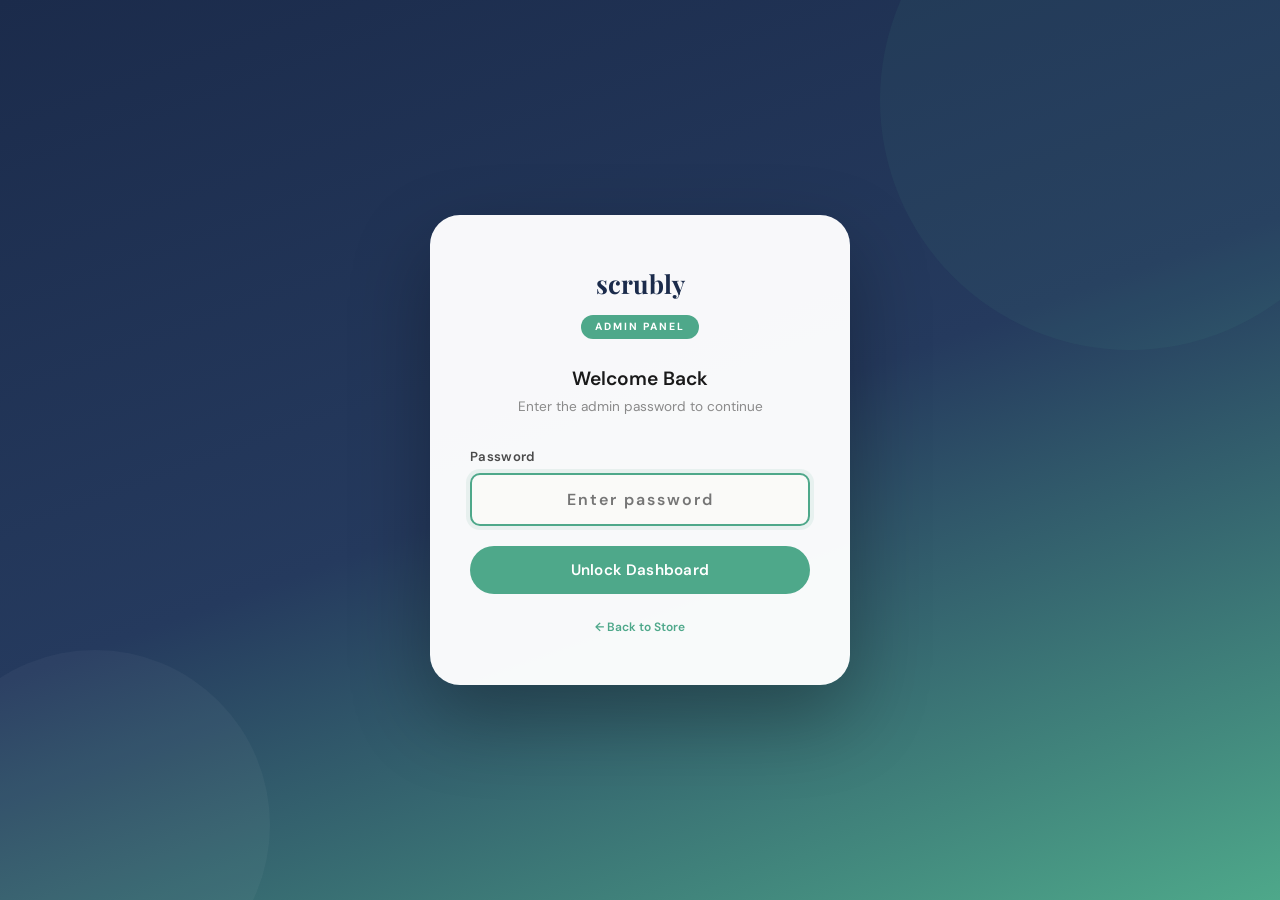
==== commit e82ee2b6: "Add files via upload" ====
--- a/admin.html
+++ b/admin.html
@@ -10,271 +10,6 @@
   <link rel="preconnect" href="https://fonts.gstatic.com" crossorigin>
   <link href="https://fonts.googleapis.com/css2?family=DM+Sans:ital,opsz,wght@0,9..40,300;0,9..40,400;0,9..40,500;0,9..40,600;0,9..40,700&family=Playfair+Display:wght@400;600;700&display=swap" rel="stylesheet">
   <link rel="stylesheet" href="style.css">
-  <style>
-    .admin-page .preloader { background: var(--primary-dark); }
-
-    /* Login Gate */
-    #admin-gate {
-      position: fixed; inset: 0; z-index: 9999;
-      background: linear-gradient(160deg, #1B4332 0%, #2D6A4F 50%, #40916C 100%);
-      display: flex; align-items: center; justify-content: center;
-    }
-    #admin-gate::before {
-      content: ''; position: absolute; width: 500px; height: 500px;
-      border-radius: 50%; background: rgba(212,168,83,0.06); top: -150px; right: -100px;
-    }
-    #admin-gate::after {
-      content: ''; position: absolute; width: 350px; height: 350px;
-      border-radius: 50%; background: rgba(255,255,255,0.04); bottom: -100px; left: -80px;
-    }
-    .admin-login-card {
-      position: relative; background: rgba(255,255,255,0.97);
-      border-radius: var(--radius-xl); padding: 48px 40px; width: 420px;
-      max-width: 92vw; box-shadow: 0 32px 80px rgba(0,0,0,0.3); text-align: center;
-    }
-    .admin-login-logo {
-      display: flex; align-items: center; justify-content: center; gap: 10px; margin-bottom: 8px;
-    }
-    .admin-login-logo .nav-logo-icon {
-      width: 48px; height: 48px; background: var(--accent); border-radius: 14px;
-      display: flex; align-items: center; justify-content: center;
-      font-weight: 800; font-size: 1rem; color: var(--primary-dark);
-    }
-    .admin-login-logo span:last-child {
-      font-family: var(--font-display); font-size: 1.6rem; font-weight: 700; color: var(--text);
-    }
-    .admin-login-badge {
-      display: inline-block; background: var(--primary); color: #fff;
-      font-size: 0.65rem; font-weight: 700; letter-spacing: 2px;
-      padding: 4px 14px; border-radius: 50px; margin-bottom: 28px;
-    }
-    .admin-login-card h2 {
-      font-family: var(--font-body); font-size: 1.2rem; font-weight: 600; margin-bottom: 6px;
-    }
-    .admin-login-card > p { font-size: 0.85rem; color: var(--text-muted); margin-bottom: 28px; }
-    .admin-login-card .form-group { text-align: left; margin-bottom: 20px; }
-    .admin-login-card .form-group label {
-      display: block; font-size: 0.8rem; font-weight: 600; color: var(--text-light); margin-bottom: 6px;
-    }
-    .admin-login-card .form-group input {
-      width: 100%; padding: 14px 16px; border: 2px solid var(--border); border-radius: var(--radius-sm);
-      font-size: 1rem; color: var(--text); background: var(--bg); outline: none;
-      transition: border-color 0.3s ease, box-shadow 0.3s ease;
-      text-align: center; letter-spacing: 2px; font-weight: 600;
-    }
-    .admin-login-card .form-group input:focus {
-      border-color: var(--primary); box-shadow: 0 0 0 4px rgba(45,106,79,0.1);
-    }
-    #admin-login-error {
-      display: none; background: #FEF2F2; color: #991B1B; font-size: 0.82rem; font-weight: 500;
-      padding: 10px 16px; border-radius: var(--radius-sm); margin-bottom: 16px;
-      border: 1px solid #FECACA;
-    }
-    .admin-login-card .btn { width: 100%; justify-content: center; padding: 14px; font-size: 0.95rem; }
-    .admin-login-footer { margin-top: 24px; font-size: 0.75rem; color: var(--text-muted); }
-    .admin-login-footer a { color: var(--primary); font-weight: 600; }
-    @keyframes shake {
-      0%, 100% { transform: translateX(0); }
-      15% { transform: translateX(-8px); } 30% { transform: translateX(6px); }
-      45% { transform: translateX(-5px); } 60% { transform: translateX(4px); }
-      75% { transform: translateX(-2px); } 90% { transform: translateX(1px); }
-    }
-
-    /* Dashboard */
-    .admin-refresh-info { text-align: center; margin-bottom: 24px; font-size: 0.82rem; color: var(--text-muted); }
-    .admin-refresh-info button {
-      color: var(--primary); font-weight: 600; text-decoration: underline;
-      background: none; border: none; cursor: pointer; font-size: 0.82rem;
-    }
-    .admin-table-wrapper { overflow-x: auto; }
-    .admin-section-title {
-      font-family: var(--font-body); font-size: 1.05rem; font-weight: 700;
-      display: flex; align-items: center; gap: 10px;
-    }
-    .admin-section-title .count {
-      background: var(--bg); padding: 2px 10px; border-radius: 50px;
-      font-size: 0.75rem; font-weight: 600; color: var(--text-muted);
-    }
-    .admin-header-actions { display: flex; gap: 8px; align-items: center; }
-    .btn-add-product {
-      background: var(--primary); color: #fff; padding: 8px 18px; border-radius: 8px;
-      font-size: 0.82rem; font-weight: 600; border: none; cursor: pointer;
-      display: inline-flex; align-items: center; gap: 6px; transition: all 0.3s ease;
-    }
-    .btn-add-product:hover { background: var(--primary-light); transform: translateY(-1px); }
-    .admin-logout-btn { background: rgba(239,68,68,0.1) !important; color: #EF4444 !important; }
-    .admin-logout-btn:hover { background: #EF4444 !important; color: #fff !important; }
-
-    /* ===== Image Upload Zone ===== */
-    .upload-zone {
-      border: 2px dashed var(--border);
-      border-radius: var(--radius-md);
-      padding: 32px 20px;
-      text-align: center;
-      cursor: pointer;
-      transition: all 0.3s ease;
-      background: var(--bg);
-      position: relative;
-    }
-    .upload-zone:hover,
-    .upload-zone.dragover {
-      border-color: var(--primary);
-      background: rgba(45,106,79,0.04);
-    }
-    .upload-zone.dragover {
-      transform: scale(1.01);
-    }
-    .upload-zone-icon {
-      font-size: 2.2rem;
-      margin-bottom: 10px;
-      opacity: 0.35;
-      display: block;
-    }
-    .upload-zone-text {
-      font-size: 0.88rem;
-      color: var(--text-muted);
-      margin-bottom: 6px;
-    }
-    .upload-zone-text strong {
-      color: var(--primary);
-      font-weight: 600;
-    }
-    .upload-zone-hint {
-      font-size: 0.75rem;
-      color: var(--text-muted);
-      opacity: 0.7;
-    }
-    .upload-zone input[type="file"] {
-      position: absolute;
-      inset: 0;
-      opacity: 0;
-      cursor: pointer;
-    }
-    .upload-preview {
-      position: relative;
-      border-radius: var(--radius-md);
-      overflow: hidden;
-      display: none;
-      background: var(--bg-warm);
-    }
-    .upload-preview.visible { display: block; }
-    .upload-preview img {
-      width: 100%;
-      height: 220px;
-      object-fit: cover;
-      display: block;
-    }
-    .upload-preview-remove {
-      position: absolute;
-      top: 10px;
-      right: 10px;
-      width: 34px;
-      height: 34px;
-      border-radius: 50%;
-      background: rgba(0,0,0,0.6);
-      backdrop-filter: blur(4px);
-      color: #fff;
-      display: flex;
-      align-items: center;
-      justify-content: center;
-      font-size: 1.1rem;
-      border: none;
-      cursor: pointer;
-      transition: background 0.2s ease;
-    }
-    .upload-preview-remove:hover { background: rgba(239,68,68,0.9); }
-    .upload-preview-info {
-      padding: 10px 14px;
-      font-size: 0.78rem;
-      color: var(--text-muted);
-      background: var(--bg);
-      display: flex;
-      justify-content: space-between;
-      align-items: center;
-    }
-    .or-divider {
-      display: flex;
-      align-items: center;
-      gap: 12px;
-      margin: 14px 0;
-      font-size: 0.78rem;
-      color: var(--text-muted);
-    }
-    .or-divider::before,
-    .or-divider::after {
-      content: '';
-      flex: 1;
-      height: 1px;
-      background: var(--border);
-    }
-    .url-input-row {
-      display: flex;
-      gap: 8px;
-    }
-    .url-input-row input {
-      flex: 1;
-      padding: 10px 14px;
-      border: 2px solid var(--border);
-      border-radius: 8px;
-      font-size: 0.82rem;
-      outline: none;
-      background: var(--bg);
-      transition: border-color 0.2s ease;
-    }
-    .url-input-row input:focus { border-color: var(--primary); }
-    .url-input-row button {
-      padding: 10px 16px;
-      background: var(--bg);
-      border: 2px solid var(--border);
-      border-radius: 8px;
-      font-size: 0.8rem;
-      font-weight: 600;
-      color: var(--text-muted);
-      cursor: pointer;
-      white-space: nowrap;
-      transition: all 0.2s ease;
-    }
-    .url-input-row button:hover {
-      border-color: var(--primary);
-      color: var(--primary);
-    }
-
-    /* Product form */
-    .product-form-grid { display: grid; grid-template-columns: 1fr 1fr; gap: 14px; }
-    .product-form-grid .full { grid-column: 1 / -1; }
-    .size-checkboxes { display: flex; flex-wrap: wrap; gap: 8px; }
-    .size-checkboxes label {
-      display: flex; align-items: center; justify-content: center;
-      width: 44px; height: 36px; border: 2px solid var(--border); border-radius: 8px;
-      font-size: 0.8rem; font-weight: 600; cursor: pointer; transition: all 0.2s ease;
-      color: var(--text-muted); background: var(--bg);
-    }
-    .size-checkboxes label:has(input:checked) {
-      border-color: var(--primary); background: rgba(45,106,79,0.08); color: var(--primary);
-    }
-    .size-checkboxes input { display: none; }
-    .colors-section-label {
-      font-size: 0.8rem; font-weight: 600; color: var(--text-light); margin-bottom: 8px;
-    }
-    .add-color-btn {
-      background: var(--bg); border: 2px dashed var(--border); border-radius: 8px;
-      padding: 8px 16px; font-size: 0.8rem; font-weight: 500; color: var(--text-muted);
-      cursor: pointer; transition: all 0.2s ease; display: inline-flex; align-items: center; gap: 4px;
-    }
-    .add-color-btn:hover { border-color: var(--primary); color: var(--primary); }
-
-    @media (max-width: 768px) {
-      .admin-nav { padding: 14px 16px; flex-wrap: wrap; gap: 10px; }
-      .admin-nav-brand { font-size: 1.1rem; }
-      .admin-content { padding: 12px; }
-      .admin-stat-card { padding: 18px; }
-      .admin-stat-value { font-size: 1.5rem; }
-      .admin-login-card { padding: 36px 24px; }
-      .product-form-grid { grid-template-columns: 1fr; }
-      .admin-header-actions { flex-wrap: wrap; }
-      .upload-preview img { height: 160px; }
-    }
-  </style>
 </head>
 <body class="admin-page">
 
@@ -284,7 +19,7 @@
   <div id="admin-gate">
     <div class="admin-login-card">
       <div class="admin-login-logo">
-        <span class="nav-logo-icon">SH</span>
+
         <span>scrubly</span>
       </div>
       <div class="admin-login-badge">ADMIN PANEL</div>
@@ -312,6 +47,7 @@
       </div>
       <div class="admin-nav-actions">
         <a href="index.html" class="btn btn-sm" style="background:rgba(255,255,255,0.15);color:#fff;">View Store</a>
+        <button class="btn btn-sm admin-pw-btn" onclick="openPasswordModal()">&#9881; Password</button>
         <button class="btn btn-sm admin-logout-btn" onclick="adminLogout()">Logout</button>
       </div>
     </header>
@@ -341,7 +77,7 @@
         </div>
         <div class="admin-stat-card">
           <div class="admin-stat-icon red">&#128176;</div>
-          <div class="admin-stat-value" id="stat-revenue">$0.00</div>
+          <div class="admin-stat-value" id="stat-revenue">0.00 EGP</div>
           <div class="admin-stat-label">Revenue</div>
         </div>
         <div class="admin-stat-card">
@@ -423,7 +159,7 @@
             </div>
 
             <div class="form-group">
-              <label>Price ($) *</label>
+              <label>Price (EGP) *</label>
               <input type="number" name="price" placeholder="45.00" step="0.01" min="0" required>
             </div>
 
@@ -431,7 +167,7 @@
               <label>Category</label>
               <select name="category" style="width:100%;padding:10px 14px;border:2px solid var(--border);border-radius:8px;font-size:0.88rem;background:var(--bg);outline:none;">
                 <option value="scrubs">Scrubs</option>
-                <option value="bathrobes">Bathrobes</option>
+                <option value="Lab Coats">Lab Coats</option>
               </select>
             </div>
 
@@ -447,17 +183,13 @@
             <div class="form-group full">
               <label>Product Image</label>
 
-              <!-- Upload Zone -->
               <div class="upload-zone" id="upload-zone">
                 <input type="file" accept="image/*" id="image-file-input">
                 <span class="upload-zone-icon">&#128247;</span>
-                <div class="upload-zone-text">
-                  <strong>Click to upload</strong> or drag & drop
-                </div>
-                <div class="upload-zone-hint">JPG, PNG, WebP — Max 2MB (auto-compressed)</div>
-              </div>
-
-              <!-- Preview after upload -->
+                <div class="upload-zone-text"><strong>Click to upload</strong> or drag & drop</div>
+                <div class="upload-zone-hint">JPG, PNG, WebP — auto-compressed to ~500px</div>
+              </div>
+
               <div class="upload-preview" id="upload-preview">
                 <img id="upload-preview-img" src="" alt="Preview">
                 <button type="button" class="upload-preview-remove" onclick="removeUploadedImage()">&times;</button>
@@ -467,16 +199,13 @@
                 </div>
               </div>
 
-              <!-- OR divider -->
               <div class="or-divider">or use image URL</div>
 
-              <!-- URL input -->
               <div class="url-input-row">
                 <input type="text" id="image-url-input" placeholder="https://example.com/image.jpg">
                 <button type="button" onclick="useImageUrl()">Use URL</button>
               </div>
 
-              <!-- Hidden field to store final image value -->
               <input type="hidden" name="image" id="final-image-value" value="">
             </div>
 
@@ -528,90 +257,70 @@
     </div>
   </div>
 
+  <!-- Password Change Modal (created dynamically) -->
+
   <script src="script.js"></script>
   <script>
-    // ===== Image Upload Logic =====
+    // ===== Image Upload State =====
     let currentBase64Image = '';
-    const MAX_IMAGE_SIZE = 800; // max width/height in pixels
-    const JPEG_QUALITY = 0.75;
-
-    const uploadZone = document.getElementById('upload-zone');
-    const fileInput = document.getElementById('image-file-input');
-    const uploadPreview = document.getElementById('upload-preview');
-    const uploadPreviewImg = document.getElementById('upload-preview-img');
-    const uploadFileName = document.getElementById('upload-file-name');
-    const uploadFileSize = document.getElementById('upload-file-size');
-    const imageUrlInput = document.getElementById('image-url-input');
+    const MAX_IMAGE_SIZE = 500;
+    const JPEG_QUALITY = 0.6;
+    let _productMode = 'add';
+    let _productEditId = null;
+
+    const uploadZone      = document.getElementById('upload-zone');
+    const fileInput       = document.getElementById('image-file-input');
+    const uploadPreview   = document.getElementById('upload-preview');
+    const uploadPreviewImg= document.getElementById('upload-preview-img');
+    const uploadFileName  = document.getElementById('upload-file-name');
+    const uploadFileSize  = document.getElementById('upload-file-size');
+    const imageUrlInput   = document.getElementById('image-url-input');
     const finalImageValue = document.getElementById('final-image-value');
 
-    // Drag & Drop
-    uploadZone.addEventListener('dragover', (e) => {
-      e.preventDefault();
-      uploadZone.classList.add('dragover');
-    });
-    uploadZone.addEventListener('dragleave', () => {
-      uploadZone.classList.remove('dragover');
-    });
-    uploadZone.addEventListener('drop', (e) => {
-      e.preventDefault();
-      uploadZone.classList.remove('dragover');
-      if (e.dataTransfer.files.length > 0) {
-        handleImageFile(e.dataTransfer.files[0]);
-      }
-    });
-
-    // File input change
-    fileInput.addEventListener('change', (e) => {
-      if (e.target.files.length > 0) {
-        handleImageFile(e.target.files[0]);
-      }
-    });
-
-    // Compress & convert image to base64
+    // ===== Drag & Drop =====
+    if (uploadZone) {
+      uploadZone.addEventListener('dragover', (e) => {
+        e.preventDefault();
+        uploadZone.classList.add('dragover');
+      });
+      uploadZone.addEventListener('dragleave', () => uploadZone.classList.remove('dragover'));
+      uploadZone.addEventListener('drop', (e) => {
+        e.preventDefault();
+        uploadZone.classList.remove('dragover');
+        if (e.dataTransfer.files.length > 0) handleImageFile(e.dataTransfer.files[0]);
+      });
+    }
+    if (fileInput) {
+      fileInput.addEventListener('change', (e) => {
+        if (e.target.files.length > 0) handleImageFile(e.target.files[0]);
+      });
+    }
+
+    // ===== Image Compression =====
     function handleImageFile(file) {
       if (!file.type.startsWith('image/')) {
         showToast('Please select an image file', 'error');
         return;
       }
-
       uploadFileName.textContent = file.name;
-
       const reader = new FileReader();
       reader.onload = function(e) {
         const img = new Image();
         img.onload = function() {
-          // Compress
           const canvas = document.createElement('canvas');
-          let w = img.width;
-          let h = img.height;
-
+          let w = img.width, h = img.height;
           if (w > MAX_IMAGE_SIZE || h > MAX_IMAGE_SIZE) {
-            if (w > h) {
-              h = Math.round((h * MAX_IMAGE_SIZE) / w);
-              w = MAX_IMAGE_SIZE;
-            } else {
-              w = Math.round((w * MAX_IMAGE_SIZE) / h);
-              h = MAX_IMAGE_SIZE;
-            }
+            if (w > h) { h = Math.round((h * MAX_IMAGE_SIZE) / w); w = MAX_IMAGE_SIZE; }
+            else { w = Math.round((w * MAX_IMAGE_SIZE) / h); h = MAX_IMAGE_SIZE; }
           }
-
-          canvas.width = w;
-          canvas.height = h;
-          const ctx = canvas.getContext('2d');
-          ctx.drawImage(img, 0, 0, w, h);
-
+          canvas.width = w; canvas.height = h;
+          canvas.getContext('2d').drawImage(img, 0, 0, w, h);
           currentBase64Image = canvas.toDataURL('image/jpeg', JPEG_QUALITY);
-
-          // Calculate approximate size
           const sizeInKB = Math.round((currentBase64Image.length * 3) / 4 / 1024);
           uploadFileSize.textContent = sizeInKB + ' KB';
-
-          // Show preview
           uploadPreviewImg.src = currentBase64Image;
           uploadPreview.classList.add('visible');
           uploadZone.style.display = 'none';
-
-          // Set value
           finalImageValue.value = currentBase64Image;
           imageUrlInput.value = '';
         };
@@ -620,25 +329,19 @@
       reader.readAsDataURL(file);
     }
 
-    // Remove uploaded image
     function removeUploadedImage() {
       currentBase64Image = '';
       finalImageValue.value = '';
       uploadPreview.classList.remove('visible');
       uploadZone.style.display = '';
       fileInput.value = '';
+      imageUrlInput.value = '';
       uploadPreviewImg.src = '';
     }
 
-    // Use URL instead
     function useImageUrl() {
       const url = imageUrlInput.value.trim();
-      if (!url) {
-        showToast('Please enter an image URL', 'error');
-        return;
-      }
-
-      // Test if URL is valid image
+      if (!url) { showToast('Please enter an image URL', 'error'); return; }
       const testImg = new Image();
       testImg.onload = function() {
         currentBase64Image = '';
@@ -650,56 +353,198 @@
         uploadZone.style.display = 'none';
         showToast('Image loaded from URL');
       };
-      testImg.onerror = function() {
-        showToast('Could not load image from this URL', 'error');
-      };
+      testImg.onerror = function() { showToast('Could not load image from this URL', 'error'); };
       testImg.src = url;
     }
 
-    // Reset image section when opening modal
-    const origOpenProductModal = openProductModal;
-    openProductModal = function(mode, productId) {
-      // Reset image state
-      currentBase64Image = '';
-      finalImageValue.value = '';
-      uploadPreview.classList.remove('visible');
-      uploadZone.style.display = '';
-      fileInput.value = '';
-      imageUrlInput.value = '';
-      uploadPreviewImg.src = '';
-
-      origOpenProductModal(mode, productId);
-
-      // If editing, load existing image
-      if (mode === 'edit') {
-        const product = getProductById(productId);
-        if (product && product.image) {
-          if (product.image.startsWith('data:')) {
-            // Base64 image
-            currentBase64Image = product.image;
-            finalImageValue.value = product.image;
-            uploadPreviewImg.src = product.image;
-            uploadFileName.textContent = 'Uploaded image';
-            const sizeInKB = Math.round((product.image.length * 3) / 4 / 1024);
-            uploadFileSize.textContent = sizeInKB + ' KB';
-            uploadPreview.classList.add('visible');
-            uploadZone.style.display = 'none';
+    // ===== Product Form Submission =====
+    const productForm = document.getElementById('product-form');
+    if (productForm) {
+      productForm.addEventListener('submit', function(e) {
+        e.preventDefault();
+        e.stopPropagation();
+
+        const nameVal     = productForm.querySelector('[name="name"]').value.trim();
+        const priceVal    = parseFloat(productForm.querySelector('[name="price"]').value);
+        const categoryVal = productForm.querySelector('[name="category"]').value;
+        const subVal      = productForm.querySelector('[name="sub"]').value;
+        let imageVal      = finalImageValue.value;
+        const badgeVal    = productForm.querySelector('[name="badge"]').value.trim();
+        const descVal     = productForm.querySelector('[name="desc"]').value.trim();
+
+        // Colors
+        const colorsContainer = document.getElementById('product-colors-container');
+        let colorsArr = [];
+        if (colorsContainer) {
+          colorsContainer.querySelectorAll('input[type="text"]').forEach(function(inp) {
+            const v = inp.value.trim();
+            if (v) colorsArr.push(v);
+          });
+        }
+
+        // Sizes
+        const sizesArr = [];
+        productForm.querySelectorAll('input[name="sizes"]:checked').forEach(function(cb) {
+          sizesArr.push(cb.value);
+        });
+
+        // Validate
+        if (!nameVal) { showToast('Product name is required', 'error'); productForm.querySelector('[name="name"]').focus(); return; }
+        if (isNaN(priceVal) || priceVal <= 0) { showToast('Enter a valid price', 'error'); productForm.querySelector('[name="price"]').focus(); return; }
+        if (sizesArr.length === 0) { showToast('Select at least one size', 'error'); return; }
+
+        // Default image
+        if (!imageVal) {
+          imageVal = 'https://picsum.photos/seed/default' + Date.now() + '/400/530.jpg';
+        }
+
+        // Read products
+        let products = [];
+        try { products = JSON.parse(localStorage.getItem('sh_products') || '[]'); } catch(err) { products = []; }
+
+        // Add or Edit
+        if (_productMode === 'edit' && _productEditId != null) {
+          let found = false;
+          for (let i = 0; i < products.length; i++) {
+            if (String(products[i].id) === String(_productEditId)) {
+              products[i].name     = nameVal;
+              products[i].price    = priceVal;
+              products[i].category = categoryVal;
+              products[i].sub      = subVal;
+              products[i].image    = imageVal;
+              products[i].badge    = badgeVal;
+              products[i].colors   = colorsArr;
+              products[i].sizes    = sizesArr;
+              products[i].desc     = descVal;
+              found = true;
+              break;
+            }
+          }
+          if (!found) { showToast('Product not found', 'error'); return; }
+        } else {
+          const maxId = products.reduce(function(max, p) { return Math.max(max, Number(p.id) || 0); }, 0);
+          products.push({
+            id: maxId + 1,
+            name: nameVal,
+            price: priceVal,
+            category: categoryVal,
+            sub: subVal,
+            image: imageVal,
+            badge: badgeVal,
+            colors: colorsArr,
+            sizes: sizesArr,
+            desc: descVal,
+            featured: false
+          });
+        }
+
+        // Save
+        try {
+          localStorage.setItem('sh_products', JSON.stringify(products));
+        } catch(err) {
+          if (err.name === 'QuotaExceededError' || err.code === 22) {
+            showToast('Storage full! Use image URLs instead of uploading files.', 'error');
           } else {
-            // URL image
-            finalImageValue.value = product.image;
-            imageUrlInput.value = product.image;
-            uploadPreviewImg.src = product.image;
-            uploadFileName.textContent = 'External URL';
-            uploadFileSize.textContent = 'Linked';
-            uploadPreview.classList.add('visible');
-            uploadZone.style.display = 'none';
+            showToast('Save error: ' + err.message, 'error');
           }
+          return;
         }
+
+        // Verify
+        try {
+          var verify = JSON.parse(localStorage.getItem('sh_products') || '[]');
+          if (verify.length === products.length) {
+            renderAdminProducts();
+            renderAdminStats();
+            closeProductModal();
+            showToast(_productMode === 'edit' ? 'Product updated!' : 'Product added!');
+          } else {
+            showToast('Save mismatch error', 'error');
+          }
+        } catch(e) {
+          showToast('Verify error', 'error');
+        }
+      });
+    }
+
+    // ===== Password Change Modal =====
+    function openPasswordModal() {
+      let modal = document.getElementById('password-modal');
+      if (!modal) {
+        modal = document.createElement('div');
+        modal.id = 'password-modal';
+        modal.className = 'modal-overlay';
+        modal.innerHTML = `
+          <div class="modal" style="width:420px;" role="dialog" aria-label="Change password">
+            <div class="modal-header">
+              <h3>&#9881; Change Admin Password</h3>
+              <button class="cart-close" onclick="closePasswordModal()" aria-label="Close">&times;</button>
+            </div>
+            <div class="modal-body">
+              <div id="pw-error"></div>
+              <div id="pw-success"></div>
+              <div class="pw-form-group">
+                <label>Current Password</label>
+                <input type="password" id="pw-current" placeholder="Enter current password">
+              </div>
+              <div class="pw-form-group">
+                <label>New Password</label>
+                <input type="password" id="pw-new" placeholder="Enter new password">
+              </div>
+              <div class="pw-form-group">
+                <label>Confirm New Password</label>
+                <input type="password" id="pw-confirm" placeholder="Confirm new password">
+              </div>
+              <button type="button" class="btn btn-primary" style="width:100%;justify-content:center;" onclick="changePassword()">Update Password</button>
+              <p style="text-align:center;font-size:0.75rem;color:var(--text-muted);margin-top:12px;">Default password: scrubly2025</p>
+            </div>
+          </div>
+        `;
+        document.body.appendChild(modal);
+        modal.addEventListener('click', function(e) {
+          if (e.target === modal) closePasswordModal();
+        });
       }
-    };
-
-    // Close modals on overlay click
-    document.querySelectorAll('.modal-overlay').forEach(overlay => {
+      document.getElementById('pw-current').value = '';
+      document.getElementById('pw-new').value = '';
+      document.getElementById('pw-confirm').value = '';
+      document.getElementById('pw-error').style.display = 'none';
+      document.getElementById('pw-success').style.display = 'none';
+      modal.classList.add('open');
+      document.body.style.overflow = 'hidden';
+      setTimeout(function() { document.getElementById('pw-current').focus(); }, 100);
+    }
+
+    function closePasswordModal() {
+      const modal = document.getElementById('password-modal');
+      if (modal) { modal.classList.remove('open'); document.body.style.overflow = ''; }
+    }
+
+    function changePassword() {
+      const current = document.getElementById('pw-current').value;
+      const newPw   = document.getElementById('pw-new').value;
+      const confirm = document.getElementById('pw-confirm').value;
+      const errEl   = document.getElementById('pw-error');
+      const sucEl   = document.getElementById('pw-success');
+
+      errEl.style.display = 'none';
+      sucEl.style.display = 'none';
+
+      if (!current) { errEl.textContent = 'Enter your current password'; errEl.style.display = 'block'; return; }
+      if (current !== getAdminPassword()) { errEl.textContent = 'Current password is incorrect'; errEl.style.display = 'block'; return; }
+      if (!newPw || newPw.length < 4) { errEl.textContent = 'New password must be at least 4 characters'; errEl.style.display = 'block'; return; }
+      if (newPw !== confirm) { errEl.textContent = 'New passwords do not match'; errEl.style.display = 'block'; return; }
+      if (newPw === current) { errEl.textContent = 'New password must be different from current'; errEl.style.display = 'block'; return; }
+
+      setAdminPassword(newPw);
+      sucEl.textContent = 'Password updated successfully!';
+      sucEl.style.display = 'block';
+      showToast('Password changed successfully!');
+      setTimeout(function() { closePasswordModal(); }, 1500);
+    }
+
+    // ===== Close modals on overlay click =====
+    document.querySelectorAll('.modal-overlay').forEach(function(overlay) {
       overlay.addEventListener('click', function(e) {
         if (e.target === this) {
           this.classList.remove('open');
@@ -707,31 +552,6 @@
         }
       });
     });
-
-    // Logout
-    function adminLogout() {
-      sessionStorage.removeItem('sh_admin_auth');
-      document.getElementById('admin-dashboard').style.display = 'none';
-      document.getElementById('admin-gate').style.display = 'flex';
-      document.getElementById('admin-password').value = '';
-      document.getElementById('admin-login-error').style.display = 'none';
-      document.getElementById('admin-password').focus();
-    }
-
-    // Update counts
-    const origRenderProducts = renderAdminProducts;
-    renderAdminProducts = function() {
-      origRenderProducts();
-      const countEl = document.getElementById('products-count');
-      if (countEl) countEl.textContent = getProducts().length;
-    };
-    const origRenderOrders = renderAdminOrders;
-    renderAdminOrders = function() {
-      origRenderOrders();
-      const orders = JSON.parse(localStorage.getItem('sh_orders')) || [];
-      const countEl = document.getElementById('orders-count');
-      if (countEl) countEl.textContent = orders.length;
-    };
   </script>
 </body>
 </html>
--- a/style.css
+++ b/style.css
@@ -1,42 +1,38 @@
-/* ===== CSS Variables ===== */
+/* ===== CSS Variables — Updated to match logo ===== */
 :root {
-  --primary: #2D6A4F;
-  --primary-light: #40916C;
-  --primary-lighter: #74C69D;
-  --primary-dark: #1B4332;
-  --accent: #D4A853;
-  --accent-light: #E8C97A;
-  --accent-dark: #B8903A;
-  --bg: #FAF8F5;
-  --bg-warm: #F5F0E8;
+  --primary: #4EA88A;
+  --primary-light: #6BBF9E;
+  --primary-lighter: #94D4BC;
+  --primary-dark: #1B2B4B;
+  --primary-dark-mid: #253A5E;
+  --accent: #C9A54E;
+  --accent-light: #DDBE72;
+  --accent-dark: #B08E3A;
+  --bg: #FAFAF8;
+  --bg-warm: #F0EEEA;
   --card: #FFFFFF;
   --text: #1A1A1A;
   --text-light: #4A4A4A;
   --text-muted: #8A8A8A;
-  --border: #E8E4DE;
-  --border-light: #F0EDE8;
-  --shadow-sm: 0 1px 3px rgba(0,0,0,0.06);
-  --shadow-md: 0 4px 16px rgba(0,0,0,0.08);
-  --shadow-lg: 0 8px 32px rgba(0,0,0,0.1);
-  --shadow-xl: 0 16px 48px rgba(0,0,0,0.12);
-  --radius-sm: 8px;
-  --radius-md: 12px;
-  --radius-lg: 20px;
-  --radius-xl: 28px;
+  --border: #E4E0DA;
+  --border-light: #EDEAE6;
+  --shadow-sm: 0 1px 3px rgba(0,0,0,0.04), 0 1px 2px rgba(0,0,0,0.06);
+  --shadow-md: 0 4px 20px rgba(0,0,0,0.07);
+  --shadow-lg: 0 10px 40px rgba(0,0,0,0.1);
+  --shadow-xl: 0 20px 60px rgba(0,0,0,0.15);
+  --radius-sm: 10px;
+  --radius-md: 14px;
+  --radius-lg: 22px;
+  --radius-xl: 30px;
   --transition: 0.3s cubic-bezier(0.4, 0, 0.2, 1);
   --font-display: 'Playfair Display', Georgia, serif;
   --font-body: 'DM Sans', -apple-system, sans-serif;
-  --nav-height: 80px;
+  --nav-height: 76px;
 }
 
 /* ===== Reset & Base ===== */
 *, *::before, *::after { box-sizing: border-box; margin: 0; padding: 0; }
-
-html {
-  scroll-behavior: smooth;
-  -webkit-font-smoothing: antialiased;
-}
-
+html { scroll-behavior: smooth; -webkit-font-smoothing: antialiased; }
 body {
   font-family: var(--font-body);
   background: var(--bg);
@@ -44,7 +40,6 @@
   line-height: 1.6;
   overflow-x: hidden;
 }
-
 a { text-decoration: none; color: inherit; transition: color var(--transition); }
 ul { list-style: none; }
 img { max-width: 100%; display: block; }
@@ -53,21 +48,15 @@
 
 /* ===== Preloader ===== */
 .preloader {
-  position: fixed;
-  inset: 0;
-  z-index: 9999;
+  position: fixed; inset: 0; z-index: 9999;
   background: var(--primary-dark);
-  display: flex;
-  align-items: center;
-  justify-content: center;
+  display: flex; align-items: center; justify-content: center;
   transition: opacity 0.6s ease, visibility 0.6s ease;
 }
 .preloader.hidden { opacity: 0; visibility: hidden; pointer-events: none; }
 .preloader-logo {
   font-family: var(--font-display);
-  font-size: 2.5rem;
-  color: #fff;
-  letter-spacing: 2px;
+  font-size: 2.5rem; color: #fff; letter-spacing: 2px;
   animation: preloaderPulse 1.2s ease-in-out infinite;
 }
 @keyframes preloaderPulse {
@@ -80,225 +69,120 @@
 h1 { font-size: clamp(2.5rem, 5vw, 4rem); }
 h2 { font-size: clamp(1.8rem, 3.5vw, 2.8rem); }
 h3 { font-size: clamp(1.2rem, 2vw, 1.5rem); }
-.section-label {
-  font-family: var(--font-body);
-  font-size: 0.75rem;
-  font-weight: 600;
-  letter-spacing: 3px;
-  text-transform: uppercase;
-  color: var(--accent);
-  margin-bottom: 0.75rem;
-  display: block;
-}
-.section-title {
-  margin-bottom: 1rem;
-}
-.section-desc {
-  color: var(--text-muted);
-  max-width: 540px;
-  font-size: 1.05rem;
-}
 
 /* ===== Layout ===== */
-.container {
-  max-width: 1280px;
-  margin: 0 auto;
-  padding: 0 24px;
-}
-.section {
-  padding: 100px 0;
-}
-.section-header {
-  text-align: center;
-  margin-bottom: 60px;
-}
-.section-header .section-desc {
-  margin: 0 auto;
-}
+.container { max-width: 1280px; margin: 0 auto; padding: 0 24px; }
+.section { padding: 100px 0; }
 
 /* ===== Navigation ===== */
 .navbar {
-  position: fixed;
-  top: 0;
-  left: 0;
-  right: 0;
-  height: var(--nav-height);
-  z-index: 1000;
+  position: fixed; top: 0; left: 0; right: 0;
+  height: var(--nav-height); z-index: 1000;
   transition: background var(--transition), box-shadow var(--transition), backdrop-filter var(--transition);
 }
 .navbar.scrolled {
-  background: rgba(255,255,255,0.92);
-  backdrop-filter: blur(20px);
-  box-shadow: var(--shadow-sm);
+  background: rgba(255,255,255,0.94);
+  backdrop-filter: blur(24px);
+  box-shadow: 0 1px 20px rgba(27,43,75,0.06);
 }
 .navbar.transparent { background: transparent; }
 .navbar .container {
-  display: flex;
-  align-items: center;
-  justify-content: space-between;
-  height: 100%;
+  display: flex; align-items: center; justify-content: space-between; height: 100%;
 }
 .nav-logo {
   font-family: var(--font-display);
-  font-size: 1.6rem;
-  font-weight: 700;
-  color: #fff;
-  display: flex;
-  align-items: center;
-  gap: 10px;
+  font-size: 1.5rem; font-weight: 700;
+  color: #fff; display: flex; align-items: center; gap: 10px;
   transition: color var(--transition);
 }
-.navbar.scrolled .nav-logo { color: var(--text); }
+.navbar.scrolled .nav-logo { color: var(--primary-dark); }
+.nav-logo-img {
+  height: 44px; width: auto; border-radius: 8px;
+}
+.nav-logo-img.hidden-logo { display: none; }
 .nav-logo-icon {
-  width: 40px;
-  height: 40px;
-  background: var(--accent);
-  border-radius: 10px;
-  display: flex;
-  align-items: center;
-  justify-content: center;
-  font-weight: 800;
-  font-size: 0.9rem;
-  color: var(--primary-dark);
-}
-.nav-links {
-  display: flex;
-  align-items: center;
-  gap: 36px;
-}
+  width: 40px; height: 40px;
+  background: var(--primary); border-radius: 10px;
+  display: flex; align-items: center; justify-content: center;
+  font-weight: 800; font-size: 0.9rem; color: #fff;
+}
+.nav-links { display: flex; align-items: center; gap: 36px; }
 .nav-links a {
-  font-size: 0.9rem;
-  font-weight: 500;
-  color: rgba(255,255,255,0.85);
-  position: relative;
-  letter-spacing: 0.3px;
+  font-size: 0.9rem; font-weight: 500;
+  color: rgba(255,255,255,0.85); position: relative; letter-spacing: 0.3px;
 }
 .navbar.scrolled .nav-links a { color: var(--text-light); }
 .nav-links a::after {
-  content: '';
-  position: absolute;
-  bottom: -4px;
-  left: 0;
-  width: 0;
-  height: 2px;
-  background: var(--accent);
+  content: ''; position: absolute; bottom: -4px; left: 0;
+  width: 0; height: 2px; background: var(--accent);
   transition: width var(--transition);
 }
-.nav-links a:hover::after,
-.nav-links a.active::after { width: 100%; }
+.nav-links a:hover::after, .nav-links a.active::after { width: 100%; }
 .nav-links a:hover { color: #fff; }
 .navbar.scrolled .nav-links a:hover { color: var(--primary); }
-.nav-actions {
-  display: flex;
-  align-items: center;
-  gap: 16px;
-}
+.nav-actions { display: flex; align-items: center; gap: 16px; }
 .nav-cart-btn {
-  position: relative;
-  color: rgba(255,255,255,0.9);
+  position: relative; color: rgba(255,255,255,0.9);
   transition: color var(--transition);
 }
 .navbar.scrolled .nav-cart-btn { color: var(--text); }
 .nav-cart-btn:hover { color: var(--accent); }
 .nav-cart-btn svg { width: 24px; height: 24px; }
 .cart-count {
-  position: absolute;
-  top: -8px;
-  right: -10px;
-  background: var(--accent);
-  color: var(--primary-dark);
-  font-size: 0.65rem;
-  font-weight: 700;
-  width: 20px;
-  height: 20px;
-  border-radius: 50%;
-  display: flex;
-  align-items: center;
-  justify-content: center;
+  position: absolute; top: -8px; right: -10px;
+  background: var(--accent); color: var(--primary-dark);
+  font-size: 0.65rem; font-weight: 700;
+  width: 20px; height: 20px; border-radius: 50%;
+  display: flex; align-items: center; justify-content: center;
   transform: scale(0);
   transition: transform 0.3s cubic-bezier(0.68, -0.55, 0.27, 1.55);
 }
 .cart-count.visible { transform: scale(1); }
-.nav-hamburger {
-  display: none;
-  flex-direction: column;
-  gap: 5px;
-  padding: 4px;
-}
+.nav-hamburger { display: none; flex-direction: column; gap: 5px; padding: 4px; }
 .nav-hamburger span {
-  width: 24px;
-  height: 2px;
-  background: #fff;
-  border-radius: 2px;
+  width: 24px; height: 2px; background: #fff; border-radius: 2px;
   transition: var(--transition);
 }
-.navbar.scrolled .nav-hamburger span { background: var(--text); }
+.navbar.scrolled .nav-hamburger span { background: var(--primary-dark); }
 
 /* ===== Mobile Menu ===== */
 .mobile-menu {
-  position: fixed;
-  inset: 0;
-  z-index: 999;
+  position: fixed; inset: 0; z-index: 999;
   background: var(--primary-dark);
-  display: flex;
-  flex-direction: column;
-  align-items: center;
-  justify-content: center;
-  gap: 32px;
-  opacity: 0;
-  visibility: hidden;
-  transition: var(--transition);
+  display: flex; flex-direction: column;
+  align-items: center; justify-content: center; gap: 32px;
+  opacity: 0; visibility: hidden; transition: var(--transition);
 }
 .mobile-menu.open { opacity: 1; visibility: visible; }
 .mobile-menu a {
-  font-family: var(--font-display);
-  font-size: 1.8rem;
-  color: #fff;
-  transition: color var(--transition);
-}
-.mobile-menu a:hover { color: var(--accent); }
+  font-family: var(--font-display); font-size: 1.8rem;
+  color: #fff; transition: color var(--transition);
+}
+.mobile-menu a:hover { color: var(--primary); }
 .mobile-menu-close {
-  position: absolute;
-  top: 28px;
-  right: 28px;
-  color: #fff;
-  font-size: 2rem;
+  position: absolute; top: 28px; right: 28px;
+  color: #fff; font-size: 2rem;
 }
 
 /* ===== Hero ===== */
 .hero {
-  position: relative;
-  min-height: 100vh;
-  display: flex;
-  align-items: center;
-  background: linear-gradient(135deg, var(--primary-dark) 0%, var(--primary) 50%, var(--primary-light) 100%);
+  position: relative; min-height: 100vh;
+  display: flex; align-items: center;
+  background: linear-gradient(135deg, var(--primary-dark) 0%, var(--primary-dark-mid) 50%, var(--primary) 100%);
   overflow: hidden;
 }
-.hero-bg-shapes {
-  position: absolute;
-  inset: 0;
-  pointer-events: none;
-  overflow: hidden;
-}
-.hero-shape {
-  position: absolute;
-  border-radius: 50%;
-  opacity: 0.07;
-  background: #fff;
-}
+.hero-bg-shapes { position: absolute; inset: 0; pointer-events: none; overflow: hidden; }
+.hero-shape { position: absolute; border-radius: 50%; opacity: 0.06; background: #fff; }
 .hero-shape:nth-child(1) {
-  width: 600px; height: 600px;
-  top: -200px; right: -100px;
+  width: 600px; height: 600px; top: -200px; right: -100px;
   animation: heroFloat 20s ease-in-out infinite;
 }
 .hero-shape:nth-child(2) {
-  width: 400px; height: 400px;
-  bottom: -100px; left: -100px;
+  width: 400px; height: 400px; bottom: -100px; left: -100px;
   animation: heroFloat 15s ease-in-out infinite reverse;
 }
 .hero-shape:nth-child(3) {
-  width: 200px; height: 200px;
-  top: 40%; left: 50%;
+  width: 200px; height: 200px; top: 40%; left: 50%;
   animation: heroFloat 12s ease-in-out infinite;
 }
 @keyframes heroFloat {
@@ -307,93 +191,37 @@
   66% { transform: translate(-20px, 20px) scale(0.95); }
 }
 .hero .container {
-  display: grid;
-  grid-template-columns: 1fr 1fr;
-  gap: 60px;
-  align-items: center;
-  position: relative;
-  z-index: 2;
-}
-.hero-content { color: #fff; }
-.hero-badge {
-  display: inline-flex;
-  align-items: center;
-  gap: 8px;
-  background: rgba(255,255,255,0.12);
-  backdrop-filter: blur(10px);
-  padding: 8px 18px;
-  border-radius: 50px;
-  font-size: 0.8rem;
-  font-weight: 500;
-  letter-spacing: 1px;
-  text-transform: uppercase;
-  margin-bottom: 28px;
-  border: 1px solid rgba(255,255,255,0.15);
-}
-.hero-badge-dot {
-  width: 8px;
-  height: 8px;
-  background: var(--accent);
-  border-radius: 50%;
-  animation: dotPulse 2s ease-in-out infinite;
-}
-@keyframes dotPulse {
-  0%, 100% { opacity: 1; }
-  50% { opacity: 0.3; }
-}
+  display: grid; grid-template-columns: 1fr 1fr;
+  gap: 60px; align-items: center; position: relative; z-index: 2;
+}
+.hero-content { color: #fff; margin-top: 40px; }
 .hero h1 {
   margin-bottom: 24px;
-  font-size: clamp(2.8rem, 5.5vw, 4.2rem);
-  line-height: 1.1;
-}
-.hero h1 .accent { color: var(--accent); }
+  font-size: clamp(2.8rem, 5.5vw, 4.2rem); line-height: 1.1;
+}
+.hero h1 .accent { color: var(--primary); }
 .hero-desc {
-  font-size: 1.15rem;
-  color: rgba(255,255,255,0.75);
-  max-width: 460px;
-  margin-bottom: 40px;
-  line-height: 1.7;
-}
-.hero-buttons {
-  display: flex;
-  gap: 16px;
-  flex-wrap: wrap;
-}
+  font-size: 1.15rem; color: rgba(255,255,255,0.75);
+  max-width: 460px; margin-bottom: 40px; line-height: 1.7;
+}
+.hero-buttons { display: flex; gap: 16px; flex-wrap: wrap; margin-bottom: 48px; }
 .hero-stats {
-  display: flex;
-  gap: 40px;
-  margin-top: 56px;
-  padding-top: 32px;
-  border-top: 1px solid rgba(255,255,255,0.12);
+  display: flex; gap: 40px; margin-top: 56px;
+  padding-top: 32px; border-top: 1px solid rgba(255,255,255,0.12);
 }
 .hero-stat-num {
-  font-family: var(--font-display);
-  font-size: 2rem;
-  font-weight: 700;
-  color: var(--accent);
-}
-.hero-stat-label {
-  font-size: 0.82rem;
-  color: rgba(255,255,255,0.55);
-  margin-top: 2px;
-}
-.hero-visual {
-  position: relative;
-  display: flex;
-  align-items: center;
-  justify-content: center;
-}
+  font-family: var(--font-display); font-size: 2rem;
+  font-weight: 700; color: var(--primary);
+}
+.hero-stat-label { font-size: 0.82rem; color: rgba(255,255,255,0.55); margin-top: 2px; }
+.hero-visual { position: relative; display: flex; align-items: center; justify-content: center; }
 .hero-image-grid {
-  display: grid;
-  grid-template-columns: 1fr 1fr;
-  gap: 16px;
-  transform: rotate(-3deg);
+  display: grid; grid-template-columns: 1fr 1fr;
+  gap: 16px; transform: rotate(-3deg);
 }
 .hero-image-grid .hero-img {
-  border-radius: var(--radius-lg);
-  overflow: hidden;
-  box-shadow: 0 20px 60px rgba(0,0,0,0.3);
-  transition: transform 0.5s ease;
+  border-radius: var(--radius-lg); overflow: hidden;
+  box-shadow: 0 20px 60px rgba(0,0,0,0.3); transition: transform 0.5s ease;
 }
 .hero-image-grid .hero-img:hover { transform: scale(1.04); }
 .hero-image-grid .hero-img:nth-child(1) { height: 260px; }
@@ -401,423 +229,295 @@
 .hero-image-grid .hero-img:nth-child(3) { height: 320px; margin-top: -40px; }
 .hero-image-grid .hero-img:nth-child(4) { height: 260px; }
 .hero-img img { width: 100%; height: 100%; object-fit: cover; }
-.hero-float-card {
-  position: absolute;
-  background: rgba(255,255,255,0.95);
-  backdrop-filter: blur(10px);
-  border-radius: var(--radius-md);
-  padding: 14px 18px;
-  box-shadow: var(--shadow-lg);
-  display: flex;
-  align-items: center;
-  gap: 12px;
-  animation: cardFloat 6s ease-in-out infinite;
-}
-.hero-float-card.card-1 { bottom: 20px; left: -20px; animation-delay: 0s; }
-.hero-float-card.card-2 { top: 20px; right: -10px; animation-delay: 3s; }
-@keyframes cardFloat {
-  0%, 100% { transform: translateY(0); }
-  50% { transform: translateY(-10px); }
-}
-.float-card-icon {
-  width: 40px;
-  height: 40px;
-  border-radius: 10px;
-  display: flex;
-  align-items: center;
-  justify-content: center;
-  font-size: 1.1rem;
-}
-.float-card-icon.green { background: rgba(45,106,79,0.12); color: var(--primary); }
-.float-card-icon.gold { background: rgba(212,168,83,0.15); color: var(--accent-dark); }
-.float-card-text { font-size: 0.82rem; }
-.float-card-text strong { display: block; font-size: 0.9rem; }
 
 /* ===== Buttons ===== */
 .btn {
-  display: inline-flex;
-  align-items: center;
-  gap: 8px;
-  padding: 14px 32px;
-  border-radius: 50px;
-  font-size: 0.9rem;
-  font-weight: 600;
-  letter-spacing: 0.3px;
-  transition: all var(--transition);
-  position: relative;
-  overflow: hidden;
-}
-.btn-primary {
-  background: var(--accent);
-  color: var(--primary-dark);
-}
+  display: inline-flex; align-items: center; gap: 8px;
+  padding: 14px 32px; border-radius: 50px;
+  font-size: 0.9rem; font-weight: 600; letter-spacing: 0.3px;
+  transition: all var(--transition); position: relative; overflow: hidden;
+}
+.btn-primary { background: var(--primary); color: #fff; }
 .btn-primary:hover {
-  background: var(--accent-light);
-  transform: translateY(-2px);
-  box-shadow: 0 8px 24px rgba(212,168,83,0.35);
-}
-.btn-outline {
-  border: 2px solid rgba(255,255,255,0.35);
-  color: #fff;
-}
+  background: var(--primary-light); transform: translateY(-2px);
+  box-shadow: 0 8px 24px rgba(78,168,138,0.35);
+}
+.btn-outline { border: 2px solid rgba(255,255,255,0.35); color: #fff; }
 .btn-outline:hover {
   background: rgba(255,255,255,0.1);
-  border-color: rgba(255,255,255,0.6);
-  transform: translateY(-2px);
-}
-.btn-dark {
-  background: var(--primary-dark);
-  color: #fff;
-}
+  border-color: rgba(255,255,255,0.6); transform: translateY(-2px);
+}
+.btn-dark { background: var(--primary-dark); color: #fff; }
 .btn-dark:hover {
-  background: var(--primary);
-  transform: translateY(-2px);
-  box-shadow: 0 8px 24px rgba(27,67,50,0.3);
+  background: var(--primary-dark-mid); transform: translateY(-2px);
+  box-shadow: 0 8px 24px rgba(27,43,75,0.3);
 }
 .btn-sm { padding: 10px 22px; font-size: 0.82rem; }
+
+/* ===== Section Header ===== */
+.section-header { text-align: center; max-width: 560px; margin: 0 auto 56px; }
+.section-header .section-desc { margin: 0 auto; }
+.section-label {
+  display: inline-block; font-family: var(--font-body);
+  font-size: 0.72rem; font-weight: 700; letter-spacing: 3px;
+  text-transform: uppercase; color: var(--primary);
+  background: rgba(78,168,138,0.08); padding: 6px 18px;
+  border-radius: 50px; margin-bottom: 18px;
+}
+.section-title {
+  font-family: var(--font-display);
+  font-size: clamp(1.8rem, 4vw, 2.6rem);
+  font-weight: 700; color: var(--text); line-height: 1.2; margin-bottom: 16px;
+}
+.section-desc { font-size: 1rem; color: var(--text-muted); line-height: 1.7; max-width: 540px; }
 
 /* ===== Categories ===== */
 .categories-grid {
-  display: grid;
-  grid-template-columns: repeat(4, 1fr);
-  gap: 20px;
+  display: grid; grid-template-columns: repeat(2, 1fr);
+  gap: 24px; max-width: 860px; margin: 0 auto;
 }
 .category-card {
-  position: relative;
-  border-radius: var(--radius-lg);
-  overflow: hidden;
-  aspect-ratio: 3/4;
+  position: relative; border-radius: var(--radius-lg);
+  overflow: hidden; cursor: pointer; background: var(--bg-warm);
+}
+.category-card-bg { width: 100%; line-height: 0; overflow: hidden; }
+.category-card-bg img {
+  width: 100%; height: auto; display: block;
+  object-fit: cover; object-position: top center;
+  transition: transform 0.6s cubic-bezier(0.25,0.46,0.45,0.94);
+}
+.category-card:hover .category-card-bg img { transform: scale(1.04); }
+.category-card-overlay {
+  position: absolute; bottom: 0; left: 0; right: 0;
+  padding: 80px 28px 28px;
+  background: linear-gradient(to top, rgba(0,0,0,0.75) 0%, rgba(0,0,0,0.25) 55%, transparent 100%);
+  display: flex; flex-direction: column; gap: 4px; z-index: 2;
+  transition: background var(--transition);
+}
+.category-card:hover .category-card-overlay {
+  background: linear-gradient(to top, rgba(27,43,75,0.9) 0%, rgba(27,43,75,0.3) 55%, transparent 100%);
+}
+.category-card-label {
+  font-size: 0.65rem; font-weight: 700;
+  letter-spacing: 2.5px; text-transform: uppercase;
+  color: var(--primary); margin-bottom: 4px;
+}
+.category-card-name {
+  font-family: var(--font-display); font-size: 1.5rem;
+  color: #fff; line-height: 1.2;
+}
+.category-card-count {
+  font-size: 0.82rem; font-weight: 500;
+  color: rgba(255,255,255,0.6); margin-top: 2px;
+}
+.category-card-arrow {
+  position: absolute; top: 20px; right: 20px;
+  width: 42px; height: 42px; border-radius: 50%;
+  background: rgba(255,255,255,0.15); backdrop-filter: blur(8px);
+  color: #fff; font-size: 1.1rem;
+  display: flex; align-items: center; justify-content: center;
+  z-index: 3; opacity: 0; transform: translateX(-8px);
+  transition: all 0.4s ease;
+}
+.category-card:hover .category-card-arrow { opacity: 1; transform: translateX(0); }
+
+/* ===== Product Card ===== */
+.featured-grid { display: grid; grid-template-columns: repeat(4, 1fr); gap: 24px; }
+.product-card {
+  background: var(--card); border-radius: var(--radius-lg);
+  overflow: hidden; box-shadow: var(--shadow-sm);
+  transition: all var(--transition); border: 1px solid var(--border-light);
   cursor: pointer;
-  group: true;
-}
-.category-card-bg {
-  position: absolute;
-  inset: 0;
-  transition: transform 0.6s ease;
-}
-.category-card:hover .category-card-bg { transform: scale(1.08); }
-.category-card-bg img {
-  width: 100%;
-  height: 100%;
-  object-fit: cover;
-}
-.category-card-overlay {
-  position: absolute;
-  inset: 0;
-  background: linear-gradient(to top, rgba(0,0,0,0.7) 0%, rgba(0,0,0,0.1) 60%);
-  display: flex;
-  flex-direction: column;
-  justify-content: flex-end;
-  padding: 28px;
-  transition: background var(--transition);
-}
-.category-card:hover .category-card-overlay {
-  background: linear-gradient(to top, rgba(45,106,79,0.85) 0%, rgba(45,106,79,0.2) 60%);
-}
-.category-card-label {
-  font-size: 0.72rem;
-  font-weight: 600;
-  letter-spacing: 2px;
-  text-transform: uppercase;
-  color: var(--accent);
-  margin-bottom: 6px;
-}
-.category-card-name {
-  font-family: var(--font-display);
-  font-size: 1.4rem;
-  color: #fff;
-  margin-bottom: 8px;
-}
-.category-card-count {
-  font-size: 0.82rem;
-  color: rgba(255,255,255,0.65);
-}
-.category-card-arrow {
-  position: absolute;
-  top: 20px;
-  right: 20px;
-  width: 40px;
-  height: 40px;
-  border-radius: 50%;
-  background: rgba(255,255,255,0.15);
-  backdrop-filter: blur(10px);
-  display: flex;
-  align-items: center;
-  justify-content: center;
-  color: #fff;
-  transform: translate(10px, -10px);
-  opacity: 0;
-  transition: all var(--transition);
-}
-.category-card:hover .category-card-arrow {
-  transform: translate(0, 0);
-  opacity: 1;
-}
-
-/* ===== Featured Products ===== */
-.featured-grid {
-  display: grid;
-  grid-template-columns: repeat(4, 1fr);
-  gap: 24px;
-}
-
-/* ===== Product Card ===== */
-.product-card {
-  background: var(--card);
-  border-radius: var(--radius-lg);
-  overflow: hidden;
-  box-shadow: var(--shadow-sm);
-  transition: all var(--transition);
-  border: 1px solid var(--border-light);
 }
 .product-card:hover {
-  transform: translateY(-6px);
-  box-shadow: var(--shadow-lg);
-  border-color: transparent;
+  transform: translateY(-6px); box-shadow: var(--shadow-lg); border-color: transparent;
 }
 .product-card-image {
-  position: relative;
-  aspect-ratio: 3/4;
-  overflow: hidden;
-  background: var(--bg-warm);
+  position: relative; aspect-ratio: 3/4;
+  overflow: hidden; background: var(--bg-warm);
 }
 .product-card-image img {
-  width: 100%;
-  height: 100%;
-  object-fit: cover;
+  width: 100%; height: 100%; object-fit: cover;
   transition: transform 0.6s ease;
 }
 .product-card:hover .product-card-image img { transform: scale(1.06); }
 .product-card-badge {
-  position: absolute;
-  top: 14px;
-  left: 14px;
-  background: var(--primary);
-  color: #fff;
-  font-size: 0.7rem;
-  font-weight: 600;
-  letter-spacing: 1px;
-  text-transform: uppercase;
-  padding: 5px 12px;
-  border-radius: 50px;
+  position: absolute; top: 14px; left: 14px;
+  background: var(--primary); color: #fff;
+  font-size: 0.7rem; font-weight: 600; letter-spacing: 1px;
+  text-transform: uppercase; padding: 5px 12px; border-radius: 50px;
 }
 .product-card-actions {
-  position: absolute;
-  bottom: 14px;
-  left: 14px;
-  right: 14px;
-  display: flex;
-  gap: 8px;
-  transform: translateY(20px);
-  opacity: 0;
+  position: absolute; bottom: 14px; left: 14px; right: 14px;
+  display: flex; gap: 8px;
+  transform: translateY(20px); opacity: 0;
   transition: all var(--transition);
 }
-.product-card:hover .product-card-actions {
-  transform: translateY(0);
-  opacity: 1;
-}
+.product-card:hover .product-card-actions { transform: translateY(0); opacity: 1; }
 .product-card-actions .btn {
-  flex: 1;
-  justify-content: center;
-  padding: 10px 16px;
-  font-size: 0.8rem;
-  background: rgba(255,255,255,0.95);
-  backdrop-filter: blur(10px);
-  color: var(--text);
-  border-radius: var(--radius-sm);
-}
-.product-card-actions .btn:hover {
-  background: var(--primary);
-  color: #fff;
-}
+  flex: 1; justify-content: center;
+  padding: 10px 16px; font-size: 0.8rem;
+  background: rgba(255,255,255,0.95); backdrop-filter: blur(10px);
+  color: var(--text); border-radius: var(--radius-sm);
+}
+.product-card-actions .btn:hover { background: var(--primary); color: #fff; }
 .product-card-info { padding: 18px; }
 .product-card-category {
-  font-size: 0.72rem;
-  font-weight: 600;
-  letter-spacing: 1.5px;
-  text-transform: uppercase;
-  color: var(--accent-dark);
-  margin-bottom: 6px;
+  font-size: 0.72rem; font-weight: 600;
+  letter-spacing: 1.5px; text-transform: uppercase;
+  color: var(--primary); margin-bottom: 6px;
 }
 .product-card-name {
-  font-family: var(--font-display);
-  font-size: 1.05rem;
-  margin-bottom: 10px;
-  line-height: 1.3;
-}
-.product-card-colors {
-  display: flex;
-  gap: 6px;
-  margin-bottom: 12px;
-}
+  font-family: var(--font-display); font-size: 1.05rem;
+  margin-bottom: 10px; line-height: 1.3;
+}
+.product-card-colors { display: flex; gap: 6px; margin-bottom: 12px; }
 .color-dot {
-  width: 16px;
-  height: 16px;
-  border-radius: 50%;
-  border: 2px solid var(--border);
-  cursor: pointer;
+  width: 16px; height: 16px; border-radius: 50%;
+  border: 2px solid var(--border); cursor: pointer;
   transition: border-color var(--transition);
 }
-.color-dot:hover,
-.color-dot.selected { border-color: var(--text); }
-.product-card-bottom {
-  display: flex;
-  align-items: center;
-  justify-content: space-between;
-}
+.color-dot:hover, .color-dot.selected { border-color: var(--text); }
+.product-card-bottom { display: flex; align-items: center; justify-content: space-between; }
 .product-card-price {
-  font-size: 1.15rem;
-  font-weight: 700;
+  font-size: 1.15rem; font-weight: 700; color: var(--primary-dark);
+}
+
+/* ===== Product Detail Modal ===== */
+.product-detail-modal .modal {
+  width: 940px; max-width: 95vw; padding: 0; overflow: hidden;
+  border-radius: var(--radius-xl);
+}
+.product-detail-grid {
+  display: grid; grid-template-columns: 1fr 1fr;
+  min-height: 520px;
+}
+.product-detail-image {
+  position: relative; background: var(--bg-warm); overflow: hidden;
+}
+.product-detail-image img {
+  width: 100%; height: 100%; min-height: 520px; object-fit: cover;
+}
+.product-detail-badge {
+  position: absolute; top: 20px; left: 20px;
+  background: var(--primary); color: #fff;
+  padding: 6px 16px; border-radius: 50px;
+  font-size: 0.72rem; font-weight: 700;
+  letter-spacing: 1px; text-transform: uppercase;
+}
+.product-detail-close {
+  position: absolute; top: 16px; right: 16px; z-index: 10;
+  width: 40px; height: 40px; border-radius: 50%;
+  background: rgba(255,255,255,0.9); backdrop-filter: blur(10px);
+  display: flex; align-items: center; justify-content: center;
+  font-size: 1.3rem; color: var(--text);
+  border: none; cursor: pointer; transition: all 0.2s ease;
+}
+.product-detail-close:hover { background: #fff; transform: scale(1.1); }
+.product-detail-info {
+  padding: 40px 36px; display: flex; flex-direction: column; overflow-y: auto;
+}
+.product-detail-category {
+  font-size: 0.72rem; font-weight: 700; letter-spacing: 2px;
+  text-transform: uppercase; color: var(--primary); margin-bottom: 8px;
+}
+.product-detail-name {
+  font-family: var(--font-display); font-size: 1.7rem;
+  font-weight: 700; line-height: 1.2; margin-bottom: 14px;
   color: var(--primary-dark);
 }
-.product-card-price .old {
-  font-size: 0.85rem;
-  color: var(--text-muted);
-  text-decoration: line-through;
-  font-weight: 400;
-  margin-left: 6px;
+.product-detail-price {
+  font-size: 1.5rem; font-weight: 700;
+  color: var(--primary-dark); margin-bottom: 24px;
+  padding-bottom: 20px; border-bottom: 1px solid var(--border-light);
+}
+.product-detail-section { margin-bottom: 22px; }
+.product-detail-section > label {
+  display: block; font-size: 0.78rem; font-weight: 700;
+  text-transform: uppercase; letter-spacing: 1.5px;
+  color: var(--text-light); margin-bottom: 10px;
+}
+.detail-colors { display: flex; gap: 10px; flex-wrap: wrap; }
+.detail-color {
+  width: 36px; height: 36px; border-radius: 50%;
+  cursor: pointer; border: 3px solid transparent;
+  transition: all 0.2s ease; position: relative;
+}
+.detail-color:hover { transform: scale(1.12); }
+.detail-color.selected {
+  border-color: var(--card);
+  box-shadow: 0 0 0 2px var(--primary);
+}
+.detail-sizes { display: flex; flex-wrap: wrap; gap: 8px; }
+.detail-size {
+  min-width: 50px; padding: 10px 18px;
+  border: 2px solid var(--border); border-radius: 10px;
+  font-size: 0.85rem; font-weight: 600; cursor: pointer;
+  transition: all 0.2s ease; text-align: center;
+  background: var(--bg); color: var(--text-light);
+}
+.detail-size:hover { border-color: var(--primary); color: var(--primary); }
+.detail-size.selected {
+  border-color: var(--primary); background: var(--primary); color: #fff;
+}
+.product-detail-desc {
+  font-size: 0.92rem; color: var(--text-muted); line-height: 1.7; margin-bottom: 28px;
+}
+.product-detail-add-btn {
+  width: 100%; justify-content: center; padding: 16px; font-size: 1rem; margin-top: auto;
 }
 
 /* ===== Page Hero (Inner pages) ===== */
 .page-hero {
-  background: linear-gradient(135deg, var(--primary-dark), var(--primary));
-  padding: 140px 0 80px;
-  text-align: center;
-  color: #fff;
-  position: relative;
-  overflow: hidden;
+  background: linear-gradient(135deg, var(--primary-dark), var(--primary-dark-mid), var(--primary));
+  padding: 140px 0 80px; text-align: center;
+  color: #fff; position: relative; overflow: hidden;
 }
 .page-hero::before {
-  content: '';
-  position: absolute;
-  inset: 0;
+  content: ''; position: absolute; inset: 0;
   background: url("data:image/svg+xml,%3Csvg width='60' height='60' viewBox='0 0 60 60' xmlns='http://www.w3.org/2000/svg'%3E%3Cg fill='none' fill-rule='evenodd'%3E%3Cg fill='%23ffffff' fill-opacity='0.03'%3E%3Cpath d='M36 34v-4h-2v4h-4v2h4v4h2v-4h4v-2h-4zm0-30V0h-2v4h-4v2h4v4h2V6h4V4h-4zM6 34v-4H4v4H0v2h4v4h2v-4h4v-2H6zM6 4V0H4v4H0v2h4v4h2V6h4V4H6z'/%3E%3C/g%3E%3C/g%3E%3C/svg%3E");
 }
 .page-hero .container { position: relative; z-index: 2; }
 .page-hero h1 { margin-bottom: 12px; }
 .page-hero p { color: rgba(255,255,255,0.7); font-size: 1.05rem; max-width: 500px; margin: 0 auto; }
 .breadcrumb {
-  display: flex;
-  align-items: center;
-  justify-content: center;
-  gap: 8px;
-  margin-bottom: 20px;
-  font-size: 0.85rem;
+  display: flex; align-items: center; justify-content: center;
+  gap: 8px; margin-bottom: 20px; font-size: 0.85rem;
   color: rgba(255,255,255,0.5);
 }
 .breadcrumb a { color: rgba(255,255,255,0.7); }
-.breadcrumb a:hover { color: var(--accent); }
-.breadcrumb span { color: var(--accent); }
+.breadcrumb a:hover { color: var(--primary); }
+.breadcrumb span { color: var(--primary); }
 
 /* ===== Tabs ===== */
-.tabs-container {
-  display: flex;
-  justify-content: center;
-  margin-bottom: 48px;
-}
+.tabs-container { display: flex; justify-content: center; margin-bottom: 48px; }
 .tabs {
-  display: inline-flex;
-  background: var(--card);
-  border-radius: 50px;
-  padding: 5px;
-  box-shadow: var(--shadow-md);
-  border: 1px solid var(--border-light);
+  display: inline-flex; background: var(--card);
+  border-radius: 50px; padding: 5px;
+  box-shadow: var(--shadow-md); border: 1px solid var(--border-light);
 }
 .tab-btn {
-  padding: 12px 36px;
-  border-radius: 50px;
-  font-size: 0.9rem;
-  font-weight: 600;
-  color: var(--text-muted);
-  transition: all var(--transition);
+  padding: 12px 36px; border-radius: 50px;
+  font-size: 0.9rem; font-weight: 600;
+  color: var(--text-muted); transition: all var(--transition);
 }
 .tab-btn.active {
-  background: var(--primary);
-  color: #fff;
-  box-shadow: 0 4px 12px rgba(45,106,79,0.3);
+  background: var(--primary); color: #fff;
+  box-shadow: 0 4px 12px rgba(78,168,138,0.3);
 }
 .tab-btn:hover:not(.active) { color: var(--text); }
 
 /* ===== Products Grid ===== */
-.products-grid {
-  display: grid;
-  grid-template-columns: repeat(4, 1fr);
-  gap: 24px;
-}
-
-/* ===== Brand Story ===== */
-.brand-section {
-  background: var(--primary-dark);
-  color: #fff;
-  position: relative;
-  overflow: hidden;
-}
-.brand-section::before {
-  content: '';
-  position: absolute;
-  right: -200px;
-  top: -200px;
-  width: 500px;
-  height: 500px;
-  border-radius: 50%;
-  background: rgba(212,168,83,0.08);
-}
-.brand-grid {
-  display: grid;
-  grid-template-columns: 1fr 1fr;
-  gap: 80px;
-  align-items: center;
-}
-.brand-image {
-  border-radius: var(--radius-xl);
-  overflow: hidden;
-  box-shadow: 0 30px 80px rgba(0,0,0,0.3);
-}
-.brand-image img { width: 100%; height: 500px; object-fit: cover; }
-.brand-features {
-  display: grid;
-  grid-template-columns: 1fr 1fr;
-  gap: 20px;
-  margin-top: 36px;
-}
-.brand-feature {
-  display: flex;
-  align-items: flex-start;
-  gap: 14px;
-}
-.brand-feature-icon {
-  width: 44px;
-  height: 44px;
-  border-radius: 12px;
-  background: rgba(255,255,255,0.08);
-  display: flex;
-  align-items: center;
-  justify-content: center;
-  flex-shrink: 0;
-  font-size: 1.1rem;
-}
-.brand-feature-text strong {
-  display: block;
-  font-size: 0.9rem;
-  margin-bottom: 2px;
-}
-.brand-feature-text span {
-  font-size: 0.82rem;
-  color: rgba(255,255,255,0.55);
-}
+.products-grid { display: grid; grid-template-columns: repeat(4, 1fr); gap: 24px; }
 
 /* ===== CTA Section ===== */
 .cta-section {
   background: linear-gradient(135deg, var(--accent-dark), var(--accent), var(--accent-light));
-  text-align: center;
-  color: var(--primary-dark);
-  position: relative;
-  overflow: hidden;
+  text-align: center; color: var(--primary-dark);
+  position: relative; overflow: hidden;
 }
 .cta-section::before, .cta-section::after {
-  content: '';
-  position: absolute;
-  border-radius: 50%;
+  content: ''; position: absolute; border-radius: 50%;
   background: rgba(255,255,255,0.15);
 }
 .cta-section::before { width: 400px; height: 400px; top: -200px; left: -100px; }
@@ -828,622 +528,492 @@
 
 /* ===== Footer ===== */
 .footer {
-  background: var(--primary-dark);
-  color: rgba(255,255,255,0.7);
-  padding: 80px 0 0;
+  background: var(--primary-dark); color: rgba(255,255,255,0.7); padding: 80px 0 0;
 }
 .footer-grid {
-  display: grid;
-  grid-template-columns: 2fr 1fr 1fr 1fr;
-  gap: 48px;
-  margin-bottom: 60px;
+  display: grid; grid-template-columns: 2fr 1fr 1fr 1fr;
+  gap: 48px; margin-bottom: 60px;
 }
 .footer-brand-name {
-  font-family: var(--font-display);
-  font-size: 1.6rem;
-  font-weight: 700;
-  color: #fff;
-  margin-bottom: 16px;
-  display: flex;
-  align-items: center;
-  gap: 10px;
-}
+  font-family: var(--font-display); font-size: 1.6rem; font-weight: 700;
+  color: #fff; margin-bottom: 16px;
+  display: flex; align-items: center; gap: 10px;
+}
+.footer-logo-img { height: 32px; width: auto; border-radius: 6px; }
+.footer-logo-img.hidden-logo { display: none; }
 .footer-desc {
-  font-size: 0.9rem;
-  line-height: 1.7;
-  margin-bottom: 24px;
-  max-width: 320px;
-}
-.footer-social {
-  display: flex;
-  gap: 12px;
-}
+  font-size: 0.9rem; line-height: 1.7;
+  margin-bottom: 24px; max-width: 320px;
+}
+.footer-social { display: flex; gap: 12px; }
 .footer-social a {
-  width: 42px;
-  height: 42px;
-  border-radius: 10px;
+  width: 42px; height: 42px; border-radius: 10px;
   background: rgba(255,255,255,0.08);
-  display: flex;
-  align-items: center;
-  justify-content: center;
-  color: rgba(255,255,255,0.7);
-  transition: all var(--transition);
+  display: flex; align-items: center; justify-content: center;
+  color: rgba(255,255,255,0.7); transition: all var(--transition);
   font-size: 1.1rem;
 }
 .footer-social a:hover {
-  background: var(--accent);
-  color: var(--primary-dark);
-  transform: translateY(-3px);
+  background: var(--primary); color: #fff; transform: translateY(-3px);
 }
 .footer-col h4 {
-  color: #fff;
-  font-family: var(--font-body);
-  font-size: 0.9rem;
-  font-weight: 600;
-  margin-bottom: 20px;
-  letter-spacing: 0.5px;
+  color: #fff; font-family: var(--font-body);
+  font-size: 0.9rem; font-weight: 600;
+  margin-bottom: 20px; letter-spacing: 0.5px;
 }
 .footer-col ul li { margin-bottom: 12px; }
-.footer-col ul a {
-  font-size: 0.88rem;
-  transition: color var(--transition);
-}
-.footer-col ul a:hover { color: var(--accent); }
+.footer-col ul a { font-size: 0.88rem; transition: color var(--transition); }
+.footer-col ul a:hover { color: var(--primary); }
 .footer-bottom {
   border-top: 1px solid rgba(255,255,255,0.08);
-  padding: 24px 0;
-  display: flex;
-  align-items: center;
-  justify-content: space-between;
-  font-size: 0.82rem;
+  padding: 24px 0; display: flex; align-items: center;
+  justify-content: space-between; font-size: 0.82rem;
 }
 
 /* ===== Cart Sidebar ===== */
 .cart-overlay {
-  position: fixed;
-  inset: 0;
-  background: rgba(0,0,0,0.5);
-  z-index: 2000;
-  opacity: 0;
-  visibility: hidden;
-  transition: var(--transition);
+  position: fixed; inset: 0; background: rgba(27,43,75,0.5);
+  z-index: 2000; opacity: 0; visibility: hidden; transition: var(--transition);
 }
 .cart-overlay.open { opacity: 1; visibility: visible; }
 .cart-sidebar {
-  position: fixed;
-  top: 0;
-  right: 0;
-  width: 440px;
-  max-width: 100%;
-  height: 100vh;
-  background: var(--card);
-  z-index: 2001;
+  position: fixed; top: 0; right: 0;
+  width: 440px; max-width: 100%; height: 100vh;
+  background: var(--card); z-index: 2001;
   transform: translateX(100%);
   transition: transform 0.4s cubic-bezier(0.4, 0, 0.2, 1);
-  display: flex;
-  flex-direction: column;
+  display: flex; flex-direction: column;
 }
 .cart-sidebar.open { transform: translateX(0); }
 .cart-header {
-  display: flex;
-  align-items: center;
-  justify-content: space-between;
-  padding: 24px 28px;
-  border-bottom: 1px solid var(--border-light);
+  display: flex; align-items: center; justify-content: space-between;
+  padding: 24px 28px; border-bottom: 1px solid var(--border-light);
 }
 .cart-header h3 { font-family: var(--font-body); font-size: 1.1rem; font-weight: 600; }
 .cart-close {
-  width: 36px;
-  height: 36px;
-  border-radius: 50%;
-  background: var(--bg);
-  display: flex;
-  align-items: center;
-  justify-content: center;
-  font-size: 1.2rem;
-  color: var(--text-muted);
-  transition: all var(--transition);
+  width: 36px; height: 36px; border-radius: 50%;
+  background: var(--bg); display: flex; align-items: center; justify-content: center;
+  font-size: 1.2rem; color: var(--text-muted); transition: all var(--transition);
 }
 .cart-close:hover { background: var(--border); color: var(--text); }
-.cart-items {
-  flex: 1;
-  overflow-y: auto;
-  padding: 20px 28px;
-}
-.cart-empty {
-  text-align: center;
-  padding: 60px 20px;
-  color: var(--text-muted);
-}
-.cart-empty-icon {
-  font-size: 3rem;
-  margin-bottom: 16px;
-  opacity: 0.3;
-}
+.cart-items { flex: 1; overflow-y: auto; padding: 20px 28px; }
+.cart-empty { text-align: center; padding: 60px 20px; color: var(--text-muted); }
+.cart-empty-icon { font-size: 3rem; margin-bottom: 16px; opacity: 0.3; }
 .cart-item {
-  display: flex;
-  gap: 16px;
-  padding: 16px 0;
+  display: flex; gap: 16px; padding: 16px 0;
   border-bottom: 1px solid var(--border-light);
 }
 .cart-item-image {
-  width: 80px;
-  height: 80px;
-  border-radius: var(--radius-sm);
-  overflow: hidden;
-  flex-shrink: 0;
-  background: var(--bg-warm);
+  width: 80px; height: 80px; border-radius: var(--radius-sm);
+  overflow: hidden; flex-shrink: 0; background: var(--bg-warm);
 }
 .cart-item-image img { width: 100%; height: 100%; object-fit: cover; }
 .cart-item-info { flex: 1; }
-.cart-item-name {
-  font-weight: 600;
-  font-size: 0.9rem;
-  margin-bottom: 4px;
-}
-.cart-item-meta {
-  font-size: 0.78rem;
-  color: var(--text-muted);
-  margin-bottom: 8px;
-}
-.cart-item-bottom {
-  display: flex;
-  align-items: center;
-  justify-content: space-between;
-}
-.cart-qty {
-  display: flex;
-  align-items: center;
-  gap: 8px;
-}
+.cart-item-name { font-weight: 600; font-size: 0.9rem; margin-bottom: 4px; }
+.cart-item-meta { font-size: 0.78rem; color: var(--text-muted); margin-bottom: 8px; }
+.cart-item-bottom { display: flex; align-items: center; justify-content: space-between; }
+.cart-qty { display: flex; align-items: center; gap: 8px; }
 .cart-qty button {
-  width: 28px;
-  height: 28px;
-  border-radius: 6px;
-  background: var(--bg);
-  display: flex;
-  align-items: center;
-  justify-content: center;
-  font-size: 0.9rem;
-  color: var(--text-muted);
-  transition: all var(--transition);
+  width: 28px; height: 28px; border-radius: 6px;
+  background: var(--bg); display: flex; align-items: center; justify-content: center;
+  font-size: 0.9rem; color: var(--text-muted); transition: all var(--transition);
 }
 .cart-qty button:hover { background: var(--border); color: var(--text); }
 .cart-qty span { font-weight: 600; font-size: 0.9rem; min-width: 20px; text-align: center; }
 .cart-item-price { font-weight: 700; color: var(--primary-dark); font-size: 0.95rem; }
 .cart-item-remove {
-  color: var(--text-muted);
-  font-size: 0.78rem;
-  margin-top: 6px;
-  display: inline-block;
-  transition: color var(--transition);
+  color: var(--text-muted); font-size: 0.78rem;
+  margin-top: 6px; display: inline-block; transition: color var(--transition);
 }
 .cart-item-remove:hover { color: #e74c3c; }
 .cart-footer {
-  padding: 24px 28px;
-  border-top: 1px solid var(--border-light);
-  background: var(--bg);
-}
-.cart-total {
-  display: flex;
-  justify-content: space-between;
-  margin-bottom: 20px;
-}
+  padding: 24px 28px; border-top: 1px solid var(--border-light); background: var(--bg);
+}
+.cart-total { display: flex; justify-content: space-between; margin-bottom: 20px; }
 .cart-total-label { font-weight: 500; color: var(--text-light); }
 .cart-total-value { font-size: 1.3rem; font-weight: 700; color: var(--primary-dark); }
 .cart-footer .btn { width: 100%; justify-content: center; }
 
 /* ===== Order Modal ===== */
 .modal-overlay {
-  position: fixed;
-  inset: 0;
-  background: rgba(0,0,0,0.6);
-  z-index: 3000;
-  display: flex;
-  align-items: center;
-  justify-content: center;
-  padding: 20px;
-  opacity: 0;
-  visibility: hidden;
-  transition: var(--transition);
+  position: fixed; inset: 0; background: rgba(27,43,75,0.6);
+  z-index: 3000; display: flex; align-items: center; justify-content: center;
+  padding: 20px; opacity: 0; visibility: hidden; transition: var(--transition);
 }
 .modal-overlay.open { opacity: 1; visibility: visible; }
 .modal {
-  background: var(--card);
-  border-radius: var(--radius-xl);
-  width: 560px;
-  max-width: 100%;
-  max-height: 90vh;
-  overflow-y: auto;
+  background: var(--card); border-radius: var(--radius-xl);
+  width: 560px; max-width: 100%; max-height: 90vh; overflow-y: auto;
   transform: scale(0.9) translateY(20px);
   transition: transform 0.4s cubic-bezier(0.4, 0, 0.2, 1);
 }
 .modal-overlay.open .modal { transform: scale(1) translateY(0); }
 .modal-header {
-  display: flex;
-  align-items: center;
-  justify-content: space-between;
+  display: flex; align-items: center; justify-content: space-between;
   padding: 28px 32px 0;
 }
 .modal-header h3 { font-family: var(--font-body); font-size: 1.2rem; font-weight: 700; }
 .modal-body { padding: 24px 32px 32px; }
-.form-group {
-  margin-bottom: 18px;
-}
+.form-group { margin-bottom: 18px; }
 .form-group label {
-  display: block;
-  font-size: 0.82rem;
-  font-weight: 600;
-  color: var(--text-light);
-  margin-bottom: 6px;
-  letter-spacing: 0.3px;
-}
-.form-group input,
-.form-group textarea,
-.form-group select {
-  width: 100%;
-  padding: 12px 16px;
-  border: 2px solid var(--border);
-  border-radius: var(--radius-sm);
-  font-size: 0.9rem;
-  color: var(--text);
-  background: var(--bg);
-  transition: border-color var(--transition);
-  outline: none;
-}
-.form-group input:focus,
-.form-group textarea:focus,
-.form-group select:focus {
+  display: block; font-size: 0.82rem; font-weight: 600;
+  color: var(--text-light); margin-bottom: 6px; letter-spacing: 0.3px;
+}
+.form-group input, .form-group textarea, .form-group select {
+  width: 100%; padding: 12px 16px;
+  border: 2px solid var(--border); border-radius: var(--radius-sm);
+  font-size: 0.9rem; color: var(--text); background: var(--bg);
+  transition: border-color var(--transition); outline: none;
+}
+.form-group input:focus, .form-group textarea:focus, .form-group select:focus {
   border-color: var(--primary);
 }
 .form-group textarea { resize: vertical; min-height: 80px; }
-.form-row {
-  display: grid;
-  grid-template-columns: 1fr 1fr;
-  gap: 14px;
-}
+.form-row { display: grid; grid-template-columns: 1fr 1fr; gap: 14px; }
 .order-summary-box {
-  background: var(--bg);
-  border-radius: var(--radius-md);
-  padding: 18px;
-  margin-bottom: 20px;
+  background: var(--bg); border-radius: var(--radius-md);
+  padding: 18px; margin-bottom: 20px;
 }
 .order-summary-box h4 {
-  font-family: var(--font-body);
-  font-size: 0.85rem;
-  font-weight: 600;
-  margin-bottom: 12px;
-  color: var(--text-muted);
+  font-family: var(--font-body); font-size: 0.85rem;
+  font-weight: 600; margin-bottom: 12px; color: var(--text-muted);
 }
 .order-summary-item {
-  display: flex;
-  justify-content: space-between;
-  font-size: 0.85rem;
-  padding: 6px 0;
+  display: flex; justify-content: space-between;
+  font-size: 0.85rem; padding: 6px 0;
   border-bottom: 1px solid var(--border-light);
 }
 .order-summary-item:last-child { border-bottom: none; }
 .order-summary-total {
-  display: flex;
-  justify-content: space-between;
-  font-weight: 700;
-  font-size: 1rem;
-  padding-top: 12px;
-  margin-top: 6px;
-  border-top: 2px solid var(--border);
+  display: flex; justify-content: space-between;
+  font-weight: 700; font-size: 1rem; padding-top: 12px;
+  margin-top: 6px; border-top: 2px solid var(--border);
   color: var(--primary-dark);
 }
-.form-error {
-  color: #e74c3c;
-  font-size: 0.75rem;
-  margin-top: 4px;
-  display: none;
-}
-.form-group.error input,
-.form-group.error textarea { border-color: #e74c3c; }
+.form-error { color: #e74c3c; font-size: 0.75rem; margin-top: 4px; display: none; }
+.form-group.error input, .form-group.error textarea { border-color: #e74c3c; }
 .form-group.error .form-error { display: block; }
 
 /* ===== Toast ===== */
 .toast-container {
-  position: fixed;
-  top: 100px;
-  right: 24px;
-  z-index: 5000;
-  display: flex;
-  flex-direction: column;
-  gap: 10px;
+  position: fixed; top: 100px; right: 24px; z-index: 5000;
+  display: flex; flex-direction: column; gap: 10px;
 }
 .toast {
-  background: var(--card);
-  border-radius: var(--radius-md);
-  padding: 14px 20px;
-  box-shadow: var(--shadow-lg);
-  display: flex;
-  align-items: center;
-  gap: 12px;
-  font-size: 0.88rem;
-  font-weight: 500;
+  background: var(--card); border-radius: var(--radius-md);
+  padding: 14px 20px; box-shadow: var(--shadow-lg);
+  display: flex; align-items: center; gap: 12px;
+  font-size: 0.88rem; font-weight: 500;
   transform: translateX(120%);
   transition: transform 0.4s cubic-bezier(0.4, 0, 0.2, 1);
-  border-left: 4px solid var(--primary);
-  min-width: 280px;
+  border-left: 4px solid var(--primary); min-width: 280px;
 }
 .toast.show { transform: translateX(0); }
 .toast.success { border-left-color: var(--primary); }
 .toast.error { border-left-color: #e74c3c; }
 .toast-icon { font-size: 1.2rem; }
 
-/* ===== Floating WhatsApp ===== */
-.float-whatsapp {
-  position: fixed;
-  bottom: 28px;
-  left: 28px;
-  z-index: 900;
-  width: 56px;
-  height: 56px;
-  border-radius: 50%;
-  background: #25D366;
-  display: flex;
-  align-items: center;
-  justify-content: center;
-  color: #fff;
-  font-size: 1.6rem;
-  box-shadow: 0 4px 20px rgba(37,211,102,0.4);
-  transition: all var(--transition);
-  animation: whatsappPulse 2s ease-in-out infinite;
-}
-.float-whatsapp:hover { transform: scale(1.1); box-shadow: 0 6px 28px rgba(37,211,102,0.5); }
-@keyframes whatsappPulse {
-  0%, 100% { box-shadow: 0 4px 20px rgba(37,211,102,0.4); }
-  50% { box-shadow: 0 4px 20px rgba(37,211,102,0.4), 0 0 0 10px rgba(37,211,102,0.1); }
-}
-
 /* ===== Scroll Animations ===== */
 .reveal {
-  opacity: 0;
-  transform: translateY(30px);
+  opacity: 0; transform: translateY(30px);
   transition: opacity 0.7s ease, transform 0.7s ease;
 }
-.reveal.visible {
-  opacity: 1;
-  transform: translateY(0);
-}
+.reveal.visible { opacity: 1; transform: translateY(0); }
 .reveal-delay-1 { transition-delay: 0.1s; }
 .reveal-delay-2 { transition-delay: 0.2s; }
 .reveal-delay-3 { transition-delay: 0.3s; }
 .reveal-delay-4 { transition-delay: 0.4s; }
 
 /* ===== Admin Styles ===== */
-.admin-page {
-  background: #F0F2F5;
-  min-height: 100vh;
-}
+.admin-page { background: #F0F2F5; min-height: 100vh; }
 .admin-nav {
-  background: var(--primary-dark);
-  padding: 16px 32px;
-  display: flex;
-  align-items: center;
-  justify-content: space-between;
+  background: var(--primary-dark); padding: 16px 32px;
+  display: flex; align-items: center; justify-content: space-between;
 }
 .admin-nav-brand {
-  font-family: var(--font-display);
-  font-size: 1.3rem;
-  color: #fff;
-  display: flex;
-  align-items: center;
-  gap: 10px;
+  font-family: var(--font-display); font-size: 1.3rem;
+  color: #fff; display: flex; align-items: center; gap: 10px;
 }
 .admin-nav-badge {
-  background: var(--accent);
-  color: var(--primary-dark);
-  font-family: var(--font-body);
-  font-size: 0.65rem;
-  font-weight: 700;
-  padding: 3px 10px;
-  border-radius: 50px;
-  letter-spacing: 1px;
-}
-.admin-nav-actions {
-  display: flex;
-  gap: 12px;
-}
-.admin-nav-actions .btn {
-  padding: 8px 18px;
-  font-size: 0.82rem;
-}
-.admin-content {
-  max-width: 1200px;
-  margin: 0 auto;
-  padding: 32px;
-}
-.admin-stats {
-  display: grid;
-  grid-template-columns: repeat(4, 1fr);
-  gap: 20px;
-  margin-bottom: 32px;
-}
+  background: var(--primary); color: #fff;
+  font-family: var(--font-body); font-size: 0.65rem; font-weight: 700;
+  padding: 3px 10px; border-radius: 50px; letter-spacing: 1px;
+}
+.admin-nav-actions { display: flex; gap: 12px; }
+.admin-nav-actions .btn { padding: 8px 18px; font-size: 0.82rem; }
+.admin-content { max-width: 1200px; margin: 0 auto; padding: 32px; }
+.admin-stats { display: grid; grid-template-columns: repeat(4, 1fr); gap: 20px; margin-bottom: 32px; }
 .admin-stat-card {
-  background: var(--card);
-  border-radius: var(--radius-md);
-  padding: 24px;
-  box-shadow: var(--shadow-sm);
-  border: 1px solid var(--border-light);
+  background: var(--card); border-radius: var(--radius-md);
+  padding: 24px; box-shadow: var(--shadow-sm); border: 1px solid var(--border-light);
 }
 .admin-stat-icon {
-  width: 48px;
-  height: 48px;
-  border-radius: 12px;
-  display: flex;
-  align-items: center;
-  justify-content: center;
-  font-size: 1.3rem;
-  margin-bottom: 16px;
-}
-.admin-stat-icon.green { background: rgba(45,106,79,0.1); color: var(--primary); }
-.admin-stat-icon.gold { background: rgba(212,168,83,0.15); color: var(--accent-dark); }
+  width: 48px; height: 48px; border-radius: 12px;
+  display: flex; align-items: center; justify-content: center;
+  font-size: 1.3rem; margin-bottom: 16px;
+}
+.admin-stat-icon.green { background: rgba(78,168,138,0.1); color: var(--primary); }
+.admin-stat-icon.gold { background: rgba(201,165,78,0.15); color: var(--accent-dark); }
 .admin-stat-icon.blue { background: rgba(59,130,246,0.1); color: #3B82F6; }
 .admin-stat-icon.red { background: rgba(239,68,68,0.1); color: #EF4444; }
-.admin-stat-value {
-  font-size: 1.8rem;
-  font-weight: 700;
-  margin-bottom: 4px;
-}
-.admin-stat-label {
-  font-size: 0.82rem;
-  color: var(--text-muted);
-}
+.admin-stat-value { font-size: 1.8rem; font-weight: 700; margin-bottom: 4px; }
+.admin-stat-label { font-size: 0.82rem; color: var(--text-muted); }
 .admin-card {
-  background: var(--card);
-  border-radius: var(--radius-md);
-  box-shadow: var(--shadow-sm);
-  border: 1px solid var(--border-light);
-  overflow: hidden;
+  background: var(--card); border-radius: var(--radius-md);
+  box-shadow: var(--shadow-sm); border: 1px solid var(--border-light); overflow: hidden;
 }
 .admin-card-header {
-  display: flex;
-  align-items: center;
-  justify-content: space-between;
-  padding: 20px 24px;
+  display: flex; align-items: center; justify-content: space-between;
+  padding: 20px 24px; border-bottom: 1px solid var(--border-light);
+}
+.admin-card-header h3 { font-family: var(--font-body); font-size: 1rem; font-weight: 600; }
+.admin-table { width: 100%; border-collapse: collapse; }
+.admin-table th {
+  text-align: left; padding: 14px 24px;
+  font-size: 0.75rem; font-weight: 600;
+  letter-spacing: 1px; text-transform: uppercase;
+  color: var(--text-muted); background: var(--bg);
   border-bottom: 1px solid var(--border-light);
 }
-.admin-card-header h3 {
-  font-family: var(--font-body);
-  font-size: 1rem;
-  font-weight: 600;
-}
-.admin-table {
-  width: 100%;
-  border-collapse: collapse;
-}
-.admin-table th {
-  text-align: left;
-  padding: 14px 24px;
-  font-size: 0.75rem;
-  font-weight: 600;
-  letter-spacing: 1px;
-  text-transform: uppercase;
-  color: var(--text-muted);
-  background: var(--bg);
-  border-bottom: 1px solid var(--border-light);
-}
 .admin-table td {
-  padding: 16px 24px;
-  font-size: 0.88rem;
+  padding: 16px 24px; font-size: 0.88rem;
   border-bottom: 1px solid var(--border-light);
 }
 .admin-table tr:last-child td { border-bottom: none; }
 .admin-table tr:hover td { background: var(--bg); }
 .status-badge {
-  display: inline-flex;
-  align-items: center;
-  gap: 6px;
-  padding: 4px 12px;
-  border-radius: 50px;
-  font-size: 0.75rem;
-  font-weight: 600;
+  display: inline-flex; align-items: center; gap: 6px;
+  padding: 4px 12px; border-radius: 50px;
+  font-size: 0.75rem; font-weight: 600;
 }
 .status-badge.pending { background: #FEF3C7; color: #92400E; }
 .status-badge.processing { background: #DBEAFE; color: #1E40AF; }
 .status-badge.completed { background: #D1FAE5; color: #065F46; }
 .status-badge::before {
-  content: '';
-  width: 6px;
-  height: 6px;
-  border-radius: 50%;
-  background: currentColor;
+  content: ''; width: 6px; height: 6px;
+  border-radius: 50%; background: currentColor;
 }
 .admin-btn-sm {
-  padding: 6px 14px;
-  border-radius: 6px;
-  font-size: 0.78rem;
-  font-weight: 600;
-  transition: all var(--transition);
-}
-.admin-btn-view {
-  background: rgba(45,106,79,0.1);
-  color: var(--primary);
-}
+  padding: 6px 14px; border-radius: 6px;
+  font-size: 0.78rem; font-weight: 600; transition: all var(--transition);
+}
+.admin-btn-view { background: rgba(78,168,138,0.1); color: var(--primary); }
 .admin-btn-view:hover { background: var(--primary); color: #fff; }
-.admin-btn-delete {
-  background: rgba(239,68,68,0.1);
-  color: #EF4444;
-}
+.admin-btn-delete { background: rgba(239,68,68,0.1); color: #EF4444; }
 .admin-btn-delete:hover { background: #EF4444; color: #fff; }
-.admin-empty {
-  text-align: center;
-  padding: 60px 20px;
-  color: var(--text-muted);
-}
+.admin-empty { text-align: center; padding: 60px 20px; color: var(--text-muted); }
 .admin-empty-icon { font-size: 3rem; margin-bottom: 12px; opacity: 0.3; }
 
-/* Order Detail Modal (Admin) */
-.order-detail-modal .modal {
-  width: 640px;
-}
-.order-detail-section {
-  margin-bottom: 20px;
-}
+/* Admin detail/order */
+.order-detail-section { margin-bottom: 20px; }
 .order-detail-section h4 {
-  font-family: var(--font-body);
-  font-size: 0.85rem;
-  font-weight: 600;
-  color: var(--text-muted);
-  margin-bottom: 10px;
-  text-transform: uppercase;
-  letter-spacing: 0.5px;
-}
-.order-detail-row {
-  display: flex;
-  justify-content: space-between;
-  padding: 6px 0;
-  font-size: 0.88rem;
-}
+  font-family: var(--font-body); font-size: 0.85rem; font-weight: 600;
+  color: var(--text-muted); margin-bottom: 10px;
+  text-transform: uppercase; letter-spacing: 0.5px;
+}
+.order-detail-row { display: flex; justify-content: space-between; padding: 6px 0; font-size: 0.88rem; }
 .order-detail-row .label { color: var(--text-muted); }
-.order-detail-items-list {
-  background: var(--bg);
-  border-radius: var(--radius-sm);
-  padding: 14px;
-}
+.order-detail-items-list { background: var(--bg); border-radius: var(--radius-sm); padding: 14px; }
 .order-detail-item {
-  display: flex;
-  justify-content: space-between;
-  padding: 8px 0;
-  font-size: 0.85rem;
+  display: flex; justify-content: space-between;
+  padding: 8px 0; font-size: 0.85rem;
   border-bottom: 1px solid var(--border-light);
 }
 .order-detail-item:last-child { border-bottom: none; }
 .admin-status-select {
-  padding: 8px 14px;
-  border: 2px solid var(--border);
-  border-radius: var(--radius-sm);
-  font-size: 0.85rem;
-  outline: none;
-  cursor: pointer;
+  padding: 8px 14px; border: 2px solid var(--border);
+  border-radius: var(--radius-sm); font-size: 0.85rem;
+  outline: none; cursor: pointer;
 }
 .admin-status-select:focus { border-color: var(--primary); }
+
+/* Admin Login/Gate */
+.admin-page .preloader { background: var(--primary-dark); }
+#admin-gate {
+  position: fixed; inset: 0; z-index: 9999;
+  background: linear-gradient(160deg, #1B2B4B 0%, #253A5E 50%, #4EA88A 100%);
+  display: flex; align-items: center; justify-content: center;
+}
+#admin-gate::before {
+  content: ''; position: absolute; width: 500px; height: 500px;
+  border-radius: 50%; background: rgba(78,168,138,0.08);
+  top: -150px; right: -100px;
+}
+#admin-gate::after {
+  content: ''; position: absolute; width: 350px; height: 350px;
+  border-radius: 50%; background: rgba(255,255,255,0.04);
+  bottom: -100px; left: -80px;
+}
+.admin-login-card {
+  position: relative; background: rgba(255,255,255,0.97);
+  border-radius: var(--radius-xl); padding: 48px 40px; width: 420px;
+  max-width: 92vw; box-shadow: 0 32px 80px rgba(0,0,0,0.3); text-align: center;
+}
+.admin-login-logo {
+  display: flex; align-items: center; justify-content: center;
+  gap: 10px; margin-bottom: 8px;
+}
+.admin-login-logo .nav-logo-icon {
+  width: 48px; height: 48px; background: var(--primary);
+  border-radius: 14px; display: flex; align-items: center; justify-content: center;
+  font-weight: 800; font-size: 1rem; color: #fff;
+}
+.admin-login-logo span:last-child {
+  font-family: var(--font-display); font-size: 1.6rem; font-weight: 700; color: var(--primary-dark);
+}
+.admin-login-badge {
+  display: inline-block; background: var(--primary); color: #fff;
+  font-size: 0.65rem; font-weight: 700; letter-spacing: 2px;
+  padding: 4px 14px; border-radius: 50px; margin-bottom: 28px;
+}
+.admin-login-card h2 { font-family: var(--font-body); font-size: 1.2rem; font-weight: 600; margin-bottom: 6px; }
+.admin-login-card > p { font-size: 0.85rem; color: var(--text-muted); margin-bottom: 28px; }
+.admin-login-card .form-group { text-align: left; margin-bottom: 20px; }
+.admin-login-card .form-group input {
+  width: 100%; padding: 14px 16px; border: 2px solid var(--border);
+  border-radius: var(--radius-sm); font-size: 1rem; color: var(--text);
+  background: var(--bg); outline: none;
+  transition: border-color 0.3s ease, box-shadow 0.3s ease;
+  text-align: center; letter-spacing: 2px; font-weight: 600;
+}
+.admin-login-card .form-group input:focus {
+  border-color: var(--primary); box-shadow: 0 0 0 4px rgba(78,168,138,0.1);
+}
+#admin-login-error {
+  display: none; background: #FEF2F2; color: #991B1B;
+  font-size: 0.82rem; font-weight: 500; padding: 10px 16px;
+  border-radius: var(--radius-sm); margin-bottom: 16px; border: 1px solid #FECACA;
+}
+.admin-login-card .btn { width: 100%; justify-content: center; padding: 14px; font-size: 0.95rem; }
+.admin-login-footer { margin-top: 24px; font-size: 0.75rem; color: var(--text-muted); }
+.admin-login-footer a { color: var(--primary); font-weight: 600; }
+@keyframes shake {
+  0%, 100% { transform: translateX(0); }
+  15% { transform: translateX(-8px); } 30% { transform: translateX(6px); }
+  45% { transform: translateX(-5px); } 60% { transform: translateX(4px); }
+  75% { transform: translateX(-2px); } 90% { transform: translateX(1px); }
+}
+
+/* Admin extra */
+.admin-refresh-info { text-align: center; margin-bottom: 24px; font-size: 0.82rem; color: var(--text-muted); }
+.admin-refresh-info button {
+  color: var(--primary); font-weight: 600; text-decoration: underline;
+  background: none; border: none; cursor: pointer; font-size: 0.82rem;
+}
+.admin-table-wrapper { overflow-x: auto; }
+.admin-section-title {
+  font-family: var(--font-body); font-size: 1.05rem; font-weight: 700;
+  display: flex; align-items: center; gap: 10px;
+}
+.admin-section-title .count {
+  background: var(--bg); padding: 2px 10px; border-radius: 50px;
+  font-size: 0.75rem; font-weight: 600; color: var(--text-muted);
+}
+.admin-header-actions { display: flex; gap: 8px; align-items: center; }
+.btn-add-product {
+  background: var(--primary); color: #fff; padding: 8px 18px; border-radius: 8px;
+  font-size: 0.82rem; font-weight: 600; border: none; cursor: pointer;
+  display: inline-flex; align-items: center; gap: 6px; transition: all 0.3s ease;
+}
+.btn-add-product:hover { background: var(--primary-light); transform: translateY(-1px); }
+.admin-logout-btn { background: rgba(239,68,68,0.1) !important; color: #EF4444 !important; }
+.admin-logout-btn:hover { background: #EF4444 !important; color: #fff !important; }
+.admin-pw-btn { background: rgba(201,165,78,0.15) !important; color: var(--accent) !important; }
+.admin-pw-btn:hover { background: var(--accent) !important; color: #fff !important; }
+.upload-zone {
+  border: 2px dashed var(--border); border-radius: var(--radius-md);
+  padding: 32px 20px; text-align: center; cursor: pointer;
+  transition: all 0.3s ease; background: var(--bg); position: relative;
+}
+.upload-zone:hover, .upload-zone.dragover { border-color: var(--primary); background: rgba(78,168,138,0.04); }
+.upload-zone.dragover { transform: scale(1.01); }
+.upload-zone-icon { font-size: 2.2rem; margin-bottom: 10px; opacity: 0.35; display: block; }
+.upload-zone-text { font-size: 0.88rem; color: var(--text-muted); margin-bottom: 6px; }
+.upload-zone-text strong { color: var(--primary); font-weight: 600; }
+.upload-zone-hint { font-size: 0.75rem; color: var(--text-muted); opacity: 0.7; }
+.upload-zone input[type="file"] { position: absolute; inset: 0; opacity: 0; cursor: pointer; }
+.upload-preview {
+  position: relative; border-radius: var(--radius-md); overflow: hidden;
+  display: none; background: var(--bg-warm);
+}
+.upload-preview.visible { display: block; }
+.upload-preview img { width: 100%; height: 220px; object-fit: cover; display: block; }
+.upload-preview-remove {
+  position: absolute; top: 10px; right: 10px; width: 34px; height: 34px;
+  border-radius: 50%; background: rgba(0,0,0,0.6); backdrop-filter: blur(4px);
+  color: #fff; display: flex; align-items: center; justify-content: center;
+  font-size: 1.1rem; border: none; cursor: pointer; transition: background 0.2s ease;
+}
+.upload-preview-remove:hover { background: rgba(239,68,68,0.9); }
+.upload-preview-info {
+  padding: 10px 14px; font-size: 0.78rem; color: var(--text-muted);
+  background: var(--bg); display: flex; justify-content: space-between; align-items: center;
+}
+.or-divider { display: flex; align-items: center; gap: 12px; margin: 14px 0; font-size: 0.78rem; color: var(--text-muted); }
+.or-divider::before, .or-divider::after { content: ''; flex: 1; height: 1px; background: var(--border); }
+.url-input-row { display: flex; gap: 8px; }
+.url-input-row input {
+  flex: 1; padding: 10px 14px; border: 2px solid var(--border); border-radius: 8px;
+  font-size: 0.82rem; outline: none; background: var(--bg); transition: border-color 0.2s ease;
+}
+.url-input-row input:focus { border-color: var(--primary); }
+.url-input-row button {
+  padding: 10px 16px; background: var(--bg); border: 2px solid var(--border);
+  border-radius: 8px; font-size: 0.8rem; font-weight: 600; color: var(--text-muted);
+  cursor: pointer; white-space: nowrap; transition: all 0.2s ease;
+}
+.url-input-row button:hover { border-color: var(--primary); color: var(--primary); }
+.product-form-grid { display: grid; grid-template-columns: 1fr 1fr; gap: 14px; }
+.product-form-grid .full { grid-column: 1 / -1; }
+.size-checkboxes { display: flex; flex-wrap: wrap; gap: 8px; }
+.size-checkboxes label {
+  display: flex; align-items: center; justify-content: center;
+  width: 44px; height: 36px; border: 2px solid var(--border);
+  border-radius: 8px; font-size: 0.8rem; font-weight: 600;
+  cursor: pointer; transition: all 0.2s ease;
+  color: var(--text-muted); background: var(--bg);
+}
+.size-checkboxes label:has(input:checked) {
+  border-color: var(--primary); background: rgba(78,168,138,0.08); color: var(--primary);
+}
+.size-checkboxes input { display: none; }
+.colors-section-label { font-size: 0.8rem; font-weight: 600; color: var(--text-light); margin-bottom: 8px; }
+.add-color-btn {
+  background: var(--bg); border: 2px dashed var(--border); border-radius: 8px;
+  padding: 8px 16px; font-size: 0.8rem; font-weight: 500; color: var(--text-muted);
+  cursor: pointer; transition: all 0.2s ease; display: inline-flex; align-items: center; gap: 4px;
+}
+.add-color-btn:hover { border-color: var(--primary); color: var(--primary); }
+.pw-form-group { margin-bottom: 16px; }
+.pw-form-group label { display: block; font-size: 0.8rem; font-weight: 600; color: var(--text-light); margin-bottom: 6px; }
+.pw-form-group input {
+  width: 100%; padding: 12px 14px; border: 2px solid var(--border); border-radius: 8px;
+  font-size: 0.9rem; outline: none; background: var(--bg); text-align: center;
+  letter-spacing: 1px; transition: border-color 0.2s ease;
+}
+.pw-form-group input:focus { border-color: var(--primary); }
+#pw-error { display: none; background: #FEF2F2; color: #991B1B; font-size: 0.82rem; padding: 10px 14px; border-radius: 8px; border: 1px solid #FECACA; }
+#pw-success { display: none; background: #F0FDF4; color: #166534; font-size: 0.82rem; padding: 10px 14px; border-radius: 8px; border: 1px solid #BBF7D0; }
 
 /* ===== Responsive ===== */
 @media (max-width: 1024px) {
   .hero .container { grid-template-columns: 1fr; text-align: center; }
   .hero-visual { display: none; }
-  .hero-content { margin: 0 auto; }
+  .hero-content { margin: 0 auto; margin-top: 40px; }
   .hero-desc { margin-left: auto; margin-right: auto; }
   .hero-buttons { justify-content: center; }
   .hero-stats { justify-content: center; }
-  .categories-grid { grid-template-columns: repeat(2, 1fr); }
   .featured-grid, .products-grid { grid-template-columns: repeat(3, 1fr); }
-  .brand-grid { grid-template-columns: 1fr; gap: 48px; }
-  .brand-image img { height: 350px; }
   .footer-grid { grid-template-columns: 1fr 1fr; gap: 36px; }
   .admin-stats { grid-template-columns: repeat(2, 1fr); }
+  .product-detail-grid { grid-template-columns: 1fr; }
+  .product-detail-image img { min-height: 350px; max-height: 400px; }
 }
 @media (max-width: 768px) {
   .nav-links { display: none; }
   .nav-hamburger { display: flex; }
   .categories-grid { grid-template-columns: 1fr 1fr; gap: 14px; }
-  .category-card { aspect-ratio: 1; }
   .featured-grid, .products-grid { grid-template-columns: repeat(2, 1fr); gap: 14px; }
-  .brand-features { grid-template-columns: 1fr; }
   .footer-grid { grid-template-columns: 1fr; gap: 32px; }
   .footer-bottom { flex-direction: column; gap: 8px; text-align: center; }
   .cart-sidebar { width: 100%; }
@@ -1454,10 +1024,15 @@
   .admin-table th, .admin-table td { padding: 10px 14px; }
   .section { padding: 60px 0; }
   .tabs .tab-btn { padding: 10px 24px; font-size: 0.82rem; }
+  .product-detail-info { padding: 28px 24px; }
+  .product-detail-name { font-size: 1.4rem; }
+  .admin-nav { padding: 14px 16px; flex-wrap: wrap; gap: 10px; }
+  .admin-login-card { padding: 36px 24px; }
+  .product-form-grid { grid-template-columns: 1fr; }
+  .admin-header-actions { flex-wrap: wrap; }
 }
 @media (max-width: 480px) {
-  .categories-grid { grid-template-columns: 1fr; }
-  .category-card { aspect-ratio: 16/9; }
+  .categories-grid { grid-template-columns: 1fr; max-width: 400px; }
   .featured-grid, .products-grid { grid-template-columns: 1fr 1fr; gap: 10px; }
   .product-card-info { padding: 12px; }
   .product-card-name { font-size: 0.9rem; }
@@ -1465,4 +1040,5 @@
   .product-card-colors { display: none; }
   .hero-stats { flex-direction: column; gap: 16px; align-items: center; }
   .admin-stats { grid-template-columns: 1fr; }
+  .upload-preview img { height: 160px; }
 }
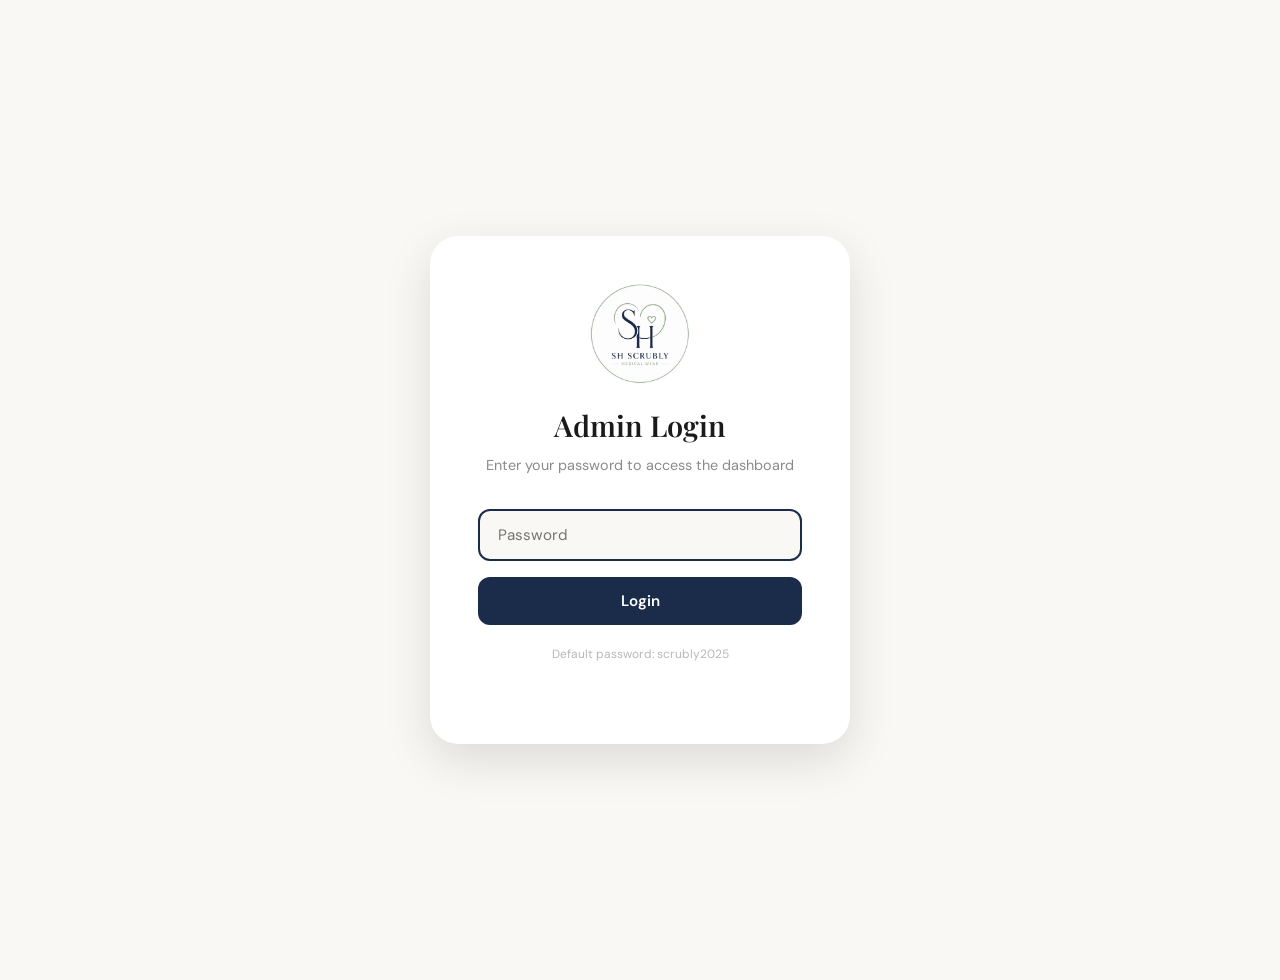
==== commit e053c5ce: "Add files via upload" ====
--- a/admin.html
+++ b/admin.html
@@ -1,557 +1,248 @@
-<!DOCTYPE html>
-<html lang="en">
-<head>
-  <meta charset="UTF-8">
-  <meta name="viewport" content="width=device-width, initial-scale=1.0">
-  <meta name="robots" content="noindex, nofollow">
-  <meta name="description" content="SH scrubly Admin Dashboard — Manage orders, view customer details, and track sales.">
-  <title>Admin Dashboard — SH scrubly</title>
-  <link rel="preconnect" href="https://fonts.googleapis.com">
-  <link rel="preconnect" href="https://fonts.gstatic.com" crossorigin>
-  <link href="https://fonts.googleapis.com/css2?family=DM+Sans:ital,opsz,wght@0,9..40,300;0,9..40,400;0,9..40,500;0,9..40,600;0,9..40,700&family=Playfair+Display:wght@400;600;700&display=swap" rel="stylesheet">
-  <link rel="stylesheet" href="style.css">
-</head>
-<body class="admin-page">
-
-  <div class="preloader"><span class="preloader-logo">SH Admin</span></div>
-
-  <!-- Login Gate -->
-  <div id="admin-gate">
-    <div class="admin-login-card">
-      <div class="admin-login-logo">
-
-        <span>scrubly</span>
-      </div>
-      <div class="admin-login-badge">ADMIN PANEL</div>
-      <h2>Welcome Back</h2>
-      <p>Enter the admin password to continue</p>
-      <div id="admin-login-error">Incorrect password. Please try again.</div>
-      <form id="admin-login-form">
-        <div class="form-group">
-          <label for="admin-password">Password</label>
-          <input type="password" id="admin-password" placeholder="Enter password" autocomplete="off" required>
-        </div>
-        <button type="submit" class="btn btn-primary">Unlock Dashboard</button>
-      </form>
-      <div class="admin-login-footer"><a href="index.html">&larr; Back to Store</a></div>
-    </div>
-  </div>
-
-  <!-- Dashboard -->
-  <div id="admin-dashboard" style="display:none;">
-    <header class="admin-nav">
-      <div class="admin-nav-brand">
-        <span class="nav-logo-icon" style="width:34px;height:34px;font-size:0.75rem;">SH</span>
-        scrubly
-        <span class="admin-nav-badge">ADMIN</span>
-      </div>
-      <div class="admin-nav-actions">
-        <a href="index.html" class="btn btn-sm" style="background:rgba(255,255,255,0.15);color:#fff;">View Store</a>
-        <button class="btn btn-sm admin-pw-btn" onclick="openPasswordModal()">&#9881; Password</button>
-        <button class="btn btn-sm admin-logout-btn" onclick="adminLogout()">Logout</button>
-      </div>
-    </header>
-
-    <main class="admin-content">
-      <div class="admin-refresh-info">
-        Auto-refreshes when orders are placed. &nbsp;
-        <button onclick="renderAdminStats();renderAdminOrders();renderAdminProducts();">Refresh Now</button>
-      </div>
-
-      <!-- Stats -->
-      <div class="admin-stats" style="grid-template-columns:repeat(5,1fr);">
-        <div class="admin-stat-card">
-          <div class="admin-stat-icon green">&#128203;</div>
-          <div class="admin-stat-value" id="stat-total">0</div>
-          <div class="admin-stat-label">Total Orders</div>
-        </div>
-        <div class="admin-stat-card">
-          <div class="admin-stat-icon gold">&#9203;</div>
-          <div class="admin-stat-value" id="stat-pending">0</div>
-          <div class="admin-stat-label">Pending</div>
-        </div>
-        <div class="admin-stat-card">
-          <div class="admin-stat-icon blue">&#10003;</div>
-          <div class="admin-stat-value" id="stat-completed">0</div>
-          <div class="admin-stat-label">Completed</div>
-        </div>
-        <div class="admin-stat-card">
-          <div class="admin-stat-icon red">&#128176;</div>
-          <div class="admin-stat-value" id="stat-revenue">0.00 EGP</div>
-          <div class="admin-stat-label">Revenue</div>
-        </div>
-        <div class="admin-stat-card">
-          <div class="admin-stat-icon green">&#128717;</div>
-          <div class="admin-stat-value" id="stat-products">0</div>
-          <div class="admin-stat-label">Products</div>
-        </div>
-      </div>
-
-      <!-- Products -->
-      <div class="admin-card" style="margin-bottom:32px;">
-        <div class="admin-card-header">
-          <div class="admin-section-title">Products <span class="count" id="products-count">0</span></div>
-          <div class="admin-header-actions">
-            <button class="btn-add-product" onclick="openProductModal('add')">+ Add Product</button>
-            <button class="admin-btn-sm admin-btn-delete" onclick="resetProductsToDefault()" style="font-size:0.75rem;padding:6px 12px;">Reset</button>
-          </div>
-        </div>
-        <div class="admin-table-wrapper">
-          <table class="admin-table">
-            <thead>
-              <tr>
-                <th>Product</th>
-                <th>Category</th>
-                <th>Gender</th>
-                <th>Price</th>
-                <th>Colors</th>
-                <th>Sizes</th>
-                <th>Actions</th>
-              </tr>
-            </thead>
-            <tbody id="products-tbody"></tbody>
-          </table>
-        </div>
-      </div>
-
-      <!-- Orders -->
-      <div class="admin-card">
-        <div class="admin-card-header">
-          <div class="admin-section-title">Recent Orders <span class="count" id="orders-count">0</span></div>
-          <div class="admin-header-actions">
-            <span style="font-size:0.82rem;color:var(--text-muted);">Newest first</span>
-            <button class="admin-btn-sm admin-btn-delete" onclick="clearAllOrders()" style="font-size:0.75rem;padding:6px 12px;">Clear All</button>
-          </div>
-        </div>
-        <div class="admin-table-wrapper">
-          <table class="admin-table">
-            <thead>
-              <tr>
-                <th>Order ID</th>
-                <th>Customer</th>
-                <th>Items</th>
-                <th>Total</th>
-                <th>Status</th>
-                <th>Actions</th>
-              </tr>
-            </thead>
-            <tbody id="orders-tbody"></tbody>
-          </table>
-        </div>
-      </div>
-    </main>
-  </div>
-
-  <!-- Product Modal -->
-  <div class="modal-overlay" id="product-modal" aria-hidden="true">
-    <div class="modal" style="width:680px;max-height:92vh;overflow-y:auto;" role="dialog" aria-label="Product form">
-      <div class="modal-header">
-        <h3 id="product-modal-title">Add New Product</h3>
-        <button class="cart-close" onclick="closeProductModal()" aria-label="Close">&times;</button>
-      </div>
-      <div class="modal-body">
-        <form id="product-form" novalidate>
-          <div class="product-form-grid">
-
-            <div class="form-group">
-              <label>Product Name *</label>
-              <input type="text" name="name" placeholder="e.g. Classic V-Neck Top" required>
-            </div>
-
-            <div class="form-group">
-              <label>Price (EGP) *</label>
-              <input type="number" name="price" placeholder="45.00" step="0.01" min="0" required>
-            </div>
-
-            <div class="form-group">
-              <label>Category</label>
-              <select name="category" style="width:100%;padding:10px 14px;border:2px solid var(--border);border-radius:8px;font-size:0.88rem;background:var(--bg);outline:none;">
-                <option value="scrubs">Scrubs</option>
-                <option value="Lab Coats">Lab Coats</option>
-              </select>
-            </div>
-
-            <div class="form-group">
-              <label>Gender</label>
-              <select name="sub" style="width:100%;padding:10px 14px;border:2px solid var(--border);border-radius:8px;font-size:0.88rem;background:var(--bg);outline:none;">
-                <option value="women">Women's</option>
-                <option value="men">Men's</option>
-              </select>
-            </div>
-
-            <!-- Image Upload Section -->
-            <div class="form-group full">
-              <label>Product Image</label>
-
-              <div class="upload-zone" id="upload-zone">
-                <input type="file" accept="image/*" id="image-file-input">
-                <span class="upload-zone-icon">&#128247;</span>
-                <div class="upload-zone-text"><strong>Click to upload</strong> or drag & drop</div>
-                <div class="upload-zone-hint">JPG, PNG, WebP — auto-compressed to ~500px</div>
-              </div>
-
-              <div class="upload-preview" id="upload-preview">
-                <img id="upload-preview-img" src="" alt="Preview">
-                <button type="button" class="upload-preview-remove" onclick="removeUploadedImage()">&times;</button>
-                <div class="upload-preview-info">
-                  <span id="upload-file-name">image.jpg</span>
-                  <span id="upload-file-size">0 KB</span>
-                </div>
-              </div>
-
-              <div class="or-divider">or use image URL</div>
-
-              <div class="url-input-row">
-                <input type="text" id="image-url-input" placeholder="https://example.com/image.jpg">
-                <button type="button" onclick="useImageUrl()">Use URL</button>
-              </div>
-
-              <input type="hidden" name="image" id="final-image-value" value="">
-            </div>
-
-            <div class="form-group full">
-              <label>Badge (optional)</label>
-              <input type="text" name="badge" placeholder="e.g. New, Best Seller, Popular, Premium">
-            </div>
-
-            <div class="form-group full">
-              <div class="colors-section-label">Colors</div>
-              <div id="product-colors-container"></div>
-              <button type="button" class="add-color-btn" onclick="addColorField('')">+ Add Color</button>
-            </div>
-
-            <div class="form-group full">
-              <div class="colors-section-label">Sizes</div>
-              <div class="size-checkboxes">
-                <label><input type="checkbox" name="sizes" value="XS">XS</label>
-                <label><input type="checkbox" name="sizes" value="S">S</label>
-                <label><input type="checkbox" name="sizes" value="M">M</label>
-                <label><input type="checkbox" name="sizes" value="L">L</label>
-                <label><input type="checkbox" name="sizes" value="XL">XL</label>
-                <label><input type="checkbox" name="sizes" value="XXL">XXL</label>
-                <label><input type="checkbox" name="sizes" value="3XL">3XL</label>
-              </div>
-            </div>
-
-            <div class="form-group full">
-              <label>Description</label>
-              <textarea name="desc" rows="3" placeholder="Brief product description..." style="width:100%;padding:10px 14px;border:2px solid var(--border);border-radius:8px;font-size:0.88rem;resize:vertical;outline:none;background:var(--bg);"></textarea>
-            </div>
-
-          </div>
-
-          <button type="submit" class="btn btn-primary" style="width:100%;justify-content:center;margin-top:8px;">Save Product</button>
-        </form>
-      </div>
-    </div>
-  </div>
-
-  <!-- Order Detail Modal -->
-  <div class="modal-overlay detail-modal" aria-hidden="true">
-    <div class="modal" style="width:640px;" role="dialog" aria-label="Order details">
-      <div class="modal-header">
-        <h3>Order Details</h3>
-        <button class="cart-close" onclick="closeDetailModal()" aria-label="Close">&times;</button>
-      </div>
-      <div class="modal-body" id="detail-modal-body"></div>
-    </div>
-  </div>
-
-  <!-- Password Change Modal (created dynamically) -->
-
-  <script src="script.js"></script>
-  <script>
-    // ===== Image Upload State =====
-    let currentBase64Image = '';
-    const MAX_IMAGE_SIZE = 500;
-    const JPEG_QUALITY = 0.6;
-    let _productMode = 'add';
-    let _productEditId = null;
-
-    const uploadZone      = document.getElementById('upload-zone');
-    const fileInput       = document.getElementById('image-file-input');
-    const uploadPreview   = document.getElementById('upload-preview');
-    const uploadPreviewImg= document.getElementById('upload-preview-img');
-    const uploadFileName  = document.getElementById('upload-file-name');
-    const uploadFileSize  = document.getElementById('upload-file-size');
-    const imageUrlInput   = document.getElementById('image-url-input');
-    const finalImageValue = document.getElementById('final-image-value');
-
-    // ===== Drag & Drop =====
-    if (uploadZone) {
-      uploadZone.addEventListener('dragover', (e) => {
-        e.preventDefault();
-        uploadZone.classList.add('dragover');
-      });
-      uploadZone.addEventListener('dragleave', () => uploadZone.classList.remove('dragover'));
-      uploadZone.addEventListener('drop', (e) => {
-        e.preventDefault();
-        uploadZone.classList.remove('dragover');
-        if (e.dataTransfer.files.length > 0) handleImageFile(e.dataTransfer.files[0]);
-      });
-    }
-    if (fileInput) {
-      fileInput.addEventListener('change', (e) => {
-        if (e.target.files.length > 0) handleImageFile(e.target.files[0]);
-      });
-    }
-
-    // ===== Image Compression =====
-    function handleImageFile(file) {
-      if (!file.type.startsWith('image/')) {
-        showToast('Please select an image file', 'error');
-        return;
-      }
-      uploadFileName.textContent = file.name;
-      const reader = new FileReader();
-      reader.onload = function(e) {
-        const img = new Image();
-        img.onload = function() {
-          const canvas = document.createElement('canvas');
-          let w = img.width, h = img.height;
-          if (w > MAX_IMAGE_SIZE || h > MAX_IMAGE_SIZE) {
-            if (w > h) { h = Math.round((h * MAX_IMAGE_SIZE) / w); w = MAX_IMAGE_SIZE; }
-            else { w = Math.round((w * MAX_IMAGE_SIZE) / h); h = MAX_IMAGE_SIZE; }
-          }
-          canvas.width = w; canvas.height = h;
-          canvas.getContext('2d').drawImage(img, 0, 0, w, h);
-          currentBase64Image = canvas.toDataURL('image/jpeg', JPEG_QUALITY);
-          const sizeInKB = Math.round((currentBase64Image.length * 3) / 4 / 1024);
-          uploadFileSize.textContent = sizeInKB + ' KB';
-          uploadPreviewImg.src = currentBase64Image;
-          uploadPreview.classList.add('visible');
-          uploadZone.style.display = 'none';
-          finalImageValue.value = currentBase64Image;
-          imageUrlInput.value = '';
-        };
-        img.src = e.target.result;
-      };
-      reader.readAsDataURL(file);
-    }
-
-    function removeUploadedImage() {
-      currentBase64Image = '';
-      finalImageValue.value = '';
-      uploadPreview.classList.remove('visible');
-      uploadZone.style.display = '';
-      fileInput.value = '';
-      imageUrlInput.value = '';
-      uploadPreviewImg.src = '';
-    }
-
-    function useImageUrl() {
-      const url = imageUrlInput.value.trim();
-      if (!url) { showToast('Please enter an image URL', 'error'); return; }
-      const testImg = new Image();
-      testImg.onload = function() {
-        currentBase64Image = '';
-        finalImageValue.value = url;
-        uploadPreviewImg.src = url;
-        uploadFileName.textContent = 'External URL';
-        uploadFileSize.textContent = 'Linked';
-        uploadPreview.classList.add('visible');
-        uploadZone.style.display = 'none';
-        showToast('Image loaded from URL');
-      };
-      testImg.onerror = function() { showToast('Could not load image from this URL', 'error'); };
-      testImg.src = url;
-    }
-
-    // ===== Product Form Submission =====
-    const productForm = document.getElementById('product-form');
-    if (productForm) {
-      productForm.addEventListener('submit', function(e) {
-        e.preventDefault();
-        e.stopPropagation();
-
-        const nameVal     = productForm.querySelector('[name="name"]').value.trim();
-        const priceVal    = parseFloat(productForm.querySelector('[name="price"]').value);
-        const categoryVal = productForm.querySelector('[name="category"]').value;
-        const subVal      = productForm.querySelector('[name="sub"]').value;
-        let imageVal      = finalImageValue.value;
-        const badgeVal    = productForm.querySelector('[name="badge"]').value.trim();
-        const descVal     = productForm.querySelector('[name="desc"]').value.trim();
-
-        // Colors
-        const colorsContainer = document.getElementById('product-colors-container');
-        let colorsArr = [];
-        if (colorsContainer) {
-          colorsContainer.querySelectorAll('input[type="text"]').forEach(function(inp) {
-            const v = inp.value.trim();
-            if (v) colorsArr.push(v);
-          });
-        }
-
-        // Sizes
-        const sizesArr = [];
-        productForm.querySelectorAll('input[name="sizes"]:checked').forEach(function(cb) {
-          sizesArr.push(cb.value);
-        });
-
-        // Validate
-        if (!nameVal) { showToast('Product name is required', 'error'); productForm.querySelector('[name="name"]').focus(); return; }
-        if (isNaN(priceVal) || priceVal <= 0) { showToast('Enter a valid price', 'error'); productForm.querySelector('[name="price"]').focus(); return; }
-        if (sizesArr.length === 0) { showToast('Select at least one size', 'error'); return; }
-
-        // Default image
-        if (!imageVal) {
-          imageVal = 'https://picsum.photos/seed/default' + Date.now() + '/400/530.jpg';
-        }
-
-        // Read products
-        let products = [];
-        try { products = JSON.parse(localStorage.getItem('sh_products') || '[]'); } catch(err) { products = []; }
-
-        // Add or Edit
-        if (_productMode === 'edit' && _productEditId != null) {
-          let found = false;
-          for (let i = 0; i < products.length; i++) {
-            if (String(products[i].id) === String(_productEditId)) {
-              products[i].name     = nameVal;
-              products[i].price    = priceVal;
-              products[i].category = categoryVal;
-              products[i].sub      = subVal;
-              products[i].image    = imageVal;
-              products[i].badge    = badgeVal;
-              products[i].colors   = colorsArr;
-              products[i].sizes    = sizesArr;
-              products[i].desc     = descVal;
-              found = true;
-              break;
-            }
-          }
-          if (!found) { showToast('Product not found', 'error'); return; }
-        } else {
-          const maxId = products.reduce(function(max, p) { return Math.max(max, Number(p.id) || 0); }, 0);
-          products.push({
-            id: maxId + 1,
-            name: nameVal,
-            price: priceVal,
-            category: categoryVal,
-            sub: subVal,
-            image: imageVal,
-            badge: badgeVal,
-            colors: colorsArr,
-            sizes: sizesArr,
-            desc: descVal,
-            featured: false
-          });
-        }
-
-        // Save
-        try {
-          localStorage.setItem('sh_products', JSON.stringify(products));
-        } catch(err) {
-          if (err.name === 'QuotaExceededError' || err.code === 22) {
-            showToast('Storage full! Use image URLs instead of uploading files.', 'error');
-          } else {
-            showToast('Save error: ' + err.message, 'error');
-          }
-          return;
-        }
-
-        // Verify
-        try {
-          var verify = JSON.parse(localStorage.getItem('sh_products') || '[]');
-          if (verify.length === products.length) {
-            renderAdminProducts();
-            renderAdminStats();
-            closeProductModal();
-            showToast(_productMode === 'edit' ? 'Product updated!' : 'Product added!');
-          } else {
-            showToast('Save mismatch error', 'error');
-          }
-        } catch(e) {
-          showToast('Verify error', 'error');
-        }
-      });
-    }
-
-    // ===== Password Change Modal =====
-    function openPasswordModal() {
-      let modal = document.getElementById('password-modal');
-      if (!modal) {
-        modal = document.createElement('div');
-        modal.id = 'password-modal';
-        modal.className = 'modal-overlay';
-        modal.innerHTML = `
-          <div class="modal" style="width:420px;" role="dialog" aria-label="Change password">
-            <div class="modal-header">
-              <h3>&#9881; Change Admin Password</h3>
-              <button class="cart-close" onclick="closePasswordModal()" aria-label="Close">&times;</button>
-            </div>
-            <div class="modal-body">
-              <div id="pw-error"></div>
-              <div id="pw-success"></div>
-              <div class="pw-form-group">
-                <label>Current Password</label>
-                <input type="password" id="pw-current" placeholder="Enter current password">
-              </div>
-              <div class="pw-form-group">
-                <label>New Password</label>
-                <input type="password" id="pw-new" placeholder="Enter new password">
-              </div>
-              <div class="pw-form-group">
-                <label>Confirm New Password</label>
-                <input type="password" id="pw-confirm" placeholder="Confirm new password">
-              </div>
-              <button type="button" class="btn btn-primary" style="width:100%;justify-content:center;" onclick="changePassword()">Update Password</button>
-              <p style="text-align:center;font-size:0.75rem;color:var(--text-muted);margin-top:12px;">Default password: scrubly2025</p>
-            </div>
-          </div>
-        `;
-        document.body.appendChild(modal);
-        modal.addEventListener('click', function(e) {
-          if (e.target === modal) closePasswordModal();
-        });
-      }
-      document.getElementById('pw-current').value = '';
-      document.getElementById('pw-new').value = '';
-      document.getElementById('pw-confirm').value = '';
-      document.getElementById('pw-error').style.display = 'none';
-      document.getElementById('pw-success').style.display = 'none';
-      modal.classList.add('open');
-      document.body.style.overflow = 'hidden';
-      setTimeout(function() { document.getElementById('pw-current').focus(); }, 100);
-    }
-
-    function closePasswordModal() {
-      const modal = document.getElementById('password-modal');
-      if (modal) { modal.classList.remove('open'); document.body.style.overflow = ''; }
-    }
-
-    function changePassword() {
-      const current = document.getElementById('pw-current').value;
-      const newPw   = document.getElementById('pw-new').value;
-      const confirm = document.getElementById('pw-confirm').value;
-      const errEl   = document.getElementById('pw-error');
-      const sucEl   = document.getElementById('pw-success');
-
-      errEl.style.display = 'none';
-      sucEl.style.display = 'none';
-
-      if (!current) { errEl.textContent = 'Enter your current password'; errEl.style.display = 'block'; return; }
-      if (current !== getAdminPassword()) { errEl.textContent = 'Current password is incorrect'; errEl.style.display = 'block'; return; }
-      if (!newPw || newPw.length < 4) { errEl.textContent = 'New password must be at least 4 characters'; errEl.style.display = 'block'; return; }
-      if (newPw !== confirm) { errEl.textContent = 'New passwords do not match'; errEl.style.display = 'block'; return; }
-      if (newPw === current) { errEl.textContent = 'New password must be different from current'; errEl.style.display = 'block'; return; }
-
-      setAdminPassword(newPw);
-      sucEl.textContent = 'Password updated successfully!';
-      sucEl.style.display = 'block';
-      showToast('Password changed successfully!');
-      setTimeout(function() { closePasswordModal(); }, 1500);
-    }
-
-    // ===== Close modals on overlay click =====
-    document.querySelectorAll('.modal-overlay').forEach(function(overlay) {
-      overlay.addEventListener('click', function(e) {
-        if (e.target === this) {
-          this.classList.remove('open');
-          document.body.style.overflow = '';
-        }
-      });
-    });
-  </script>
-</body>
-</html>+<!DOCTYPE html>
+<html lang="en">
+<head>
+  <meta charset="UTF-8">
+  <meta name="viewport" content="width=device-width, initial-scale=1.0">
+  <meta name="robots" content="noindex, nofollow">
+  <title>Admin Dashboard — SH scrubly</title>
+  <link rel="preconnect" href="https://fonts.googleapis.com">
+  <link rel="preconnect" href="https://fonts.gstatic.com" crossorigin>
+  <link href="https://fonts.googleapis.com/css2?family=DM+Sans:ital,opsz,wght@0,9..40,300;0,9..40,400;0,9..40,500;0,9..40,600;0,9..40,700&family=Playfair+Display:wght@400;600;700&display=swap" rel="stylesheet">
+  <link rel="stylesheet" href="style.css">
+  <style>
+    .admin-page { min-height: 100vh; background: var(--bg); padding: 40px 20px; }
+    #admin-gate { display: flex; align-items: center; justify-content: center; min-height: 100vh; }
+    .admin-login-box { background: var(--card); padding: 48px; border-radius: var(--radius-xl); box-shadow: var(--shadow-xl); max-width: 420px; width: 100%; text-align: center; }
+    .admin-login-box img { width: 100px; height: 100px; margin: 0 auto 24px; border-radius: 50%; }
+    .admin-login-box h2 { margin-bottom: 12px; font-size: 1.8rem; }
+    .admin-login-box p { color: var(--text-muted); margin-bottom: 32px; font-size: 0.9rem; }
+    .admin-login-box input { width: 100%; padding: 14px 18px; border: 2px solid var(--border); border-radius: var(--radius-md); font-size: 0.95rem; margin-bottom: 16px; outline: none; background: var(--bg); }
+    .admin-login-box input:focus { border-color: var(--primary); }
+    .admin-login-box button { width: 100%; padding: 14px; background: var(--primary); color: #fff; border: none; border-radius: var(--radius-md); font-size: 0.95rem; font-weight: 600; cursor: pointer; transition: all var(--transition); }
+    .admin-login-box button:hover { background: var(--primary-light); transform: translateY(-2px); }
+    #admin-dashboard { display: none; }
+    .admin-header { background: var(--card); padding: 24px 32px; border-radius: var(--radius-lg); box-shadow: var(--shadow-sm); margin-bottom: 32px; display: flex; justify-content: space-between; align-items: center; flex-wrap: wrap; gap: 20px; }
+    .admin-header h1 { font-size: 1.8rem; display: flex; align-items: center; gap: 14px; }
+    .admin-header h1 img { width: 50px; height: 50px; border-radius: 50%; }
+    .admin-actions { display: flex; gap: 12px; flex-wrap: wrap; }
+    .admin-tabs { display: flex; gap: 12px; background: var(--card); padding: 12px; border-radius: var(--radius-lg); box-shadow: var(--shadow-sm); margin-bottom: 24px; flex-wrap: wrap; }
+    .admin-tab-btn { padding: 12px 24px; border-radius: var(--radius-md); background: transparent; border: none; font-size: 0.9rem; font-weight: 600; color: var(--text-light); cursor: pointer; transition: all var(--transition); }
+    .admin-tab-btn.active { background: var(--primary); color: #fff; }
+    .admin-tab-content { display: none; }
+    .admin-tab-content.active { display: block; }
+    .admin-table-container { background: var(--card); border-radius: var(--radius-lg); box-shadow: var(--shadow-sm); overflow: hidden; }
+    .admin-table { width: 100%; border-collapse: collapse; }
+    .admin-table thead { background: var(--bg-warm); }
+    .admin-table th { padding: 16px; text-align: left; font-size: 0.8rem; font-weight: 700; text-transform: uppercase; letter-spacing: 1px; color: var(--text-muted); border-bottom: 2px solid var(--border); }
+    .admin-table td { padding: 16px; border-bottom: 1px solid var(--border); font-size: 0.9rem; }
+    .admin-table tbody tr:hover { background: var(--bg); }
+    .admin-empty { text-align: center; padding: 80px 20px; color: var(--text-muted); }
+    
+    /* Product Modal */
+    #product-modal { position: fixed; inset: 0; z-index: 10000; background: rgba(0,0,0,0.7); backdrop-filter: blur(8px); display: none; align-items: center; justify-content: center; padding: 20px; }
+    #product-modal.open { display: flex; }
+    .product-modal-content { background: var(--card); border-radius: var(--radius-xl); max-width: 700px; width: 100%; max-height: 90vh; overflow-y: auto; box-shadow: var(--shadow-xl); }
+    .product-modal-header { padding: 24px; border-bottom: 1px solid var(--border); display: flex; justify-content: space-between; align-items: center; }
+    .product-modal-body { padding: 28px; }
+    .product-form-grid { display: grid; grid-template-columns: 1fr 1fr; gap: 20px; }
+    .product-form-full { grid-column: 1 / -1; }
+    .product-colors-header { display: flex; justify-content: space-between; align-items: center; margin-bottom: 12px; }
+    .product-sizes-grid { display: grid; grid-template-columns: repeat(auto-fill, minmax(80px, 1fr)); gap: 10px; }
+    .size-checkbox-label { display: flex; align-items: center; padding: 10px 14px; border: 2px solid var(--border); border-radius: var(--radius-sm); cursor: pointer; transition: all var(--transition); background: var(--bg); }
+    .size-checkbox-label:hover { border-color: var(--primary); }
+    .size-checkbox-label input { margin-right: 8px; }
+    .size-checkbox-label input:checked + span { color: var(--primary); font-weight: 600; }
+  </style>
+</head>
+<body class="admin-page">
+
+  <!-- Login Gate -->
+  <div id="admin-gate">
+    <div class="admin-login-box">
+      <img src="logo.jpg" alt="SH scrubly">
+      <h2>Admin Login</h2>
+      <p>Enter your password to access the dashboard</p>
+      <form onsubmit="event.preventDefault(); const pw = this.querySelector('input').value; if(pw === getAdminPassword()) { sessionStorage.setItem('sh_admin_auth', 'true'); document.getElementById('admin-gate').style.display = 'none'; document.getElementById('admin-dashboard').style.display = 'block'; initAdmin(); } else { showToast('Incorrect password', 'error'); }">
+        <input type="password" placeholder="Password" required autofocus>
+        <button type="submit">Login</button>
+      </form>
+      <p style="margin-top: 20px; font-size: 0.75rem; opacity: 0.6;">Default password: scrubly2025</p>
+    </div>
+  </div>
+
+  <!-- Dashboard -->
+  <div id="admin-dashboard">
+    <div class="container" style="max-width: 1400px;">
+      
+      <!-- Header -->
+      <div class="admin-header">
+        <h1>
+          <img src="logo.jpg" alt="SH scrubly">
+          <span>Admin Dashboard</span>
+        </h1>
+        <div class="admin-actions">
+          <button class="btn btn-primary" onclick="openProductModal()">+ Add Product</button>
+          <button class="btn btn-outline" onclick="if(confirm('Change admin password?')) { const newPw = prompt('Enter new password:'); if(newPw) { setAdminPassword(newPw); showToast('Password changed successfully'); } }">Change Password</button>
+          <button class="btn btn-outline" onclick="sessionStorage.removeItem('sh_admin_auth'); location.reload()">Logout</button>
+        </div>
+      </div>
+
+      <!-- Stats -->
+      <div id="admin-stats-container"></div>
+
+      <!-- Tabs -->
+      <div class="admin-tabs">
+        <button class="admin-tab-btn active" onclick="switchAdminTab('products')">Products</button>
+        <button class="admin-tab-btn" onclick="switchAdminTab('orders')">Orders</button>
+      </div>
+
+      <!-- Products Tab -->
+      <div id="tab-products" class="admin-tab-content active">
+        <div class="admin-table-container">
+          <table class="admin-table">
+            <thead>
+              <tr>
+                <th>ID</th>
+                <th>Image</th>
+                <th>Name</th>
+                <th>Category</th>
+                <th>Gender</th>
+                <th>Price</th>
+                <th>Actions</th>
+              </tr>
+            </thead>
+            <tbody id="admin-products-tbody"></tbody>
+          </table>
+        </div>
+      </div>
+
+      <!-- Orders Tab -->
+      <div id="tab-orders" class="admin-tab-content">
+        <div class="admin-table-container">
+          <table class="admin-table">
+            <thead>
+              <tr>
+                <th>Order ID</th>
+                <th>Date</th>
+                <th>Customer</th>
+                <th>Items</th>
+                <th>Total</th>
+                <th>Status</th>
+              </tr>
+            </thead>
+            <tbody id="admin-orders-tbody"></tbody>
+          </table>
+        </div>
+      </div>
+
+    </div>
+  </div>
+
+  <!-- Product Modal -->
+  <div id="product-modal">
+    <div class="product-modal-content">
+      <div class="product-modal-header">
+        <h3>Add / Edit Product</h3>
+        <button class="cart-close" onclick="closeProductModal()">&times;</button>
+      </div>
+      <div class="product-modal-body">
+        <form id="product-form" onsubmit="submitProductForm(event)">
+          <div class="product-form-grid">
+            <div class="form-group">
+              <label>Product Name *</label>
+              <input type="text" name="name" placeholder="Classic Scrub Top" required style="width:100%;padding:12px 16px;border:2px solid var(--border);border-radius:var(--radius-sm);font-size:0.9rem;outline:none;background:var(--bg);">
+            </div>
+            <div class="form-group">
+              <label>Price (EGP) *</label>
+              <input type="number" name="price" placeholder="299.00" step="0.01" min="0" required style="width:100%;padding:12px 16px;border:2px solid var(--border);border-radius:var(--radius-sm);font-size:0.9rem;outline:none;background:var(--bg);">
+            </div>
+            <div class="form-group">
+              <label>Category *</label>
+              <select name="category" required style="width:100%;padding:12px 16px;border:2px solid var(--border);border-radius:var(--radius-sm);font-size:0.9rem;outline:none;background:var(--bg);cursor:pointer;">
+                <option value="scrubs">Scrubs</option>
+                <option value="Lab Coats">Lab Coats</option>
+              </select>
+            </div>
+            <div class="form-group">
+              <label>Gender *</label>
+              <select name="sub" required style="width:100%;padding:12px 16px;border:2px solid var(--border);border-radius:var(--radius-sm);font-size:0.9rem;outline:none;background:var(--bg);cursor:pointer;">
+                <option value="women">Women</option>
+                <option value="men">Men</option>
+              </select>
+            </div>
+          </div>
+          
+          <div class="product-form-full form-group" style="margin-top:20px;">
+            <label>Description</label>
+            <textarea name="desc" placeholder="Premium quality scrubs made from breathable fabric..." rows="3" style="width:100%;padding:12px 16px;border:2px solid var(--border);border-radius:var(--radius-sm);font-size:0.9rem;outline:none;background:var(--bg);resize:vertical;font-family:inherit;"></textarea>
+          </div>
+          
+          <div class="product-form-full form-group" style="margin-top:20px;">
+            <label>Image URL</label>
+            <input type="url" id="final-image-value" placeholder="https://images.unsplash.com/photo-..." style="width:100%;padding:12px 16px;border:2px solid var(--border);border-radius:var(--radius-sm);font-size:0.9rem;outline:none;background:var(--bg);">
+            <small style="display:block;margin-top:6px;font-size:0.75rem;color:var(--text-muted);">Leave empty for random placeholder image</small>
+          </div>
+          
+          <div class="product-form-full form-group" style="margin-top:20px;">
+            <label>Badge (optional)</label>
+            <input type="text" name="badge" placeholder="NEW, SALE, BESTSELLER..." style="width:100%;padding:12px 16px;border:2px solid var(--border);border-radius:var(--radius-sm);font-size:0.9rem;outline:none;background:var(--bg);">
+          </div>
+          
+          <div class="product-form-full form-group" style="margin-top:20px;">
+            <div class="product-colors-header">
+              <label style="margin:0;">Available Colors</label>
+              <button type="button" onclick="addColorField()" style="padding:6px 14px;background:var(--accent);color:#fff;border:none;border-radius:6px;font-size:0.8rem;font-weight:600;cursor:pointer;">+ Add Color</button>
+            </div>
+            <div id="product-colors-container"></div>
+          </div>
+          
+          <div class="product-form-full form-group" style="margin-top:20px;">
+            <label>Available Sizes *</label>
+            <div class="product-sizes-grid">
+              <label class="size-checkbox-label">
+                <input type="checkbox" name="sizes" value="XS">
+                <span>XS</span>
+              </label>
+              <label class="size-checkbox-label">
+                <input type="checkbox" name="sizes" value="S">
+                <span>S</span>
+              </label>
+              <label class="size-checkbox-label">
+                <input type="checkbox" name="sizes" value="M">
+                <span>M</span>
+              </label>
+              <label class="size-checkbox-label">
+                <input type="checkbox" name="sizes" value="L">
+                <span>L</span>
+              </label>
+              <label class="size-checkbox-label">
+                <input type="checkbox" name="sizes" value="XL">
+                <span>XL</span>
+              </label>
+              <label class="size-checkbox-label">
+                <input type="checkbox" name="sizes" value="XXL">
+                <span>XXL</span>
+              </label>
+            </div>
+          </div>
+          
+          <button type="submit" class="btn btn-primary" style="width:100%;justify-content:center;margin-top:28px;">Save Product</button>
+        </form>
+      </div>
+    </div>
+  </div>
+
+  <script src="script.js"></script>
+  <script>
+    function switchAdminTab(tab) {
+      // Update buttons
+      document.querySelectorAll('.admin-tab-btn').forEach(btn => btn.classList.remove('active'));
+      event.target.classList.add('active');
+      
+      // Update content
+      document.querySelectorAll('.admin-tab-content').forEach(content => content.classList.remove('active'));
+      document.getElementById('tab-' + tab).classList.add('active');
+    }
+  </script>
+</body>
+</html>
--- a/style.css
+++ b/style.css
@@ -1,1044 +1,1491 @@
-/* ===== CSS Variables — Updated to match logo ===== */
-:root {
-  --primary: #4EA88A;
-  --primary-light: #6BBF9E;
-  --primary-lighter: #94D4BC;
-  --primary-dark: #1B2B4B;
-  --primary-dark-mid: #253A5E;
-  --accent: #C9A54E;
-  --accent-light: #DDBE72;
-  --accent-dark: #B08E3A;
-  --bg: #FAFAF8;
-  --bg-warm: #F0EEEA;
-  --card: #FFFFFF;
-  --text: #1A1A1A;
-  --text-light: #4A4A4A;
-  --text-muted: #8A8A8A;
-  --border: #E4E0DA;
-  --border-light: #EDEAE6;
-  --shadow-sm: 0 1px 3px rgba(0,0,0,0.04), 0 1px 2px rgba(0,0,0,0.06);
-  --shadow-md: 0 4px 20px rgba(0,0,0,0.07);
-  --shadow-lg: 0 10px 40px rgba(0,0,0,0.1);
-  --shadow-xl: 0 20px 60px rgba(0,0,0,0.15);
-  --radius-sm: 10px;
-  --radius-md: 14px;
-  --radius-lg: 22px;
-  --radius-xl: 30px;
-  --transition: 0.3s cubic-bezier(0.4, 0, 0.2, 1);
-  --font-display: 'Playfair Display', Georgia, serif;
-  --font-body: 'DM Sans', -apple-system, sans-serif;
-  --nav-height: 76px;
-}
-
-/* ===== Reset & Base ===== */
-*, *::before, *::after { box-sizing: border-box; margin: 0; padding: 0; }
-html { scroll-behavior: smooth; -webkit-font-smoothing: antialiased; }
-body {
-  font-family: var(--font-body);
-  background: var(--bg);
-  color: var(--text);
-  line-height: 1.6;
-  overflow-x: hidden;
-}
-a { text-decoration: none; color: inherit; transition: color var(--transition); }
-ul { list-style: none; }
-img { max-width: 100%; display: block; }
-button { cursor: pointer; border: none; background: none; font-family: inherit; }
-input, textarea, select { font-family: inherit; }
-
-/* ===== Preloader ===== */
-.preloader {
-  position: fixed; inset: 0; z-index: 9999;
-  background: var(--primary-dark);
-  display: flex; align-items: center; justify-content: center;
-  transition: opacity 0.6s ease, visibility 0.6s ease;
-}
-.preloader.hidden { opacity: 0; visibility: hidden; pointer-events: none; }
-.preloader-logo {
-  font-family: var(--font-display);
-  font-size: 2.5rem; color: #fff; letter-spacing: 2px;
-  animation: preloaderPulse 1.2s ease-in-out infinite;
-}
-@keyframes preloaderPulse {
-  0%, 100% { opacity: 0.4; transform: scale(0.98); }
-  50% { opacity: 1; transform: scale(1); }
-}
-
-/* ===== Typography ===== */
-h1, h2, h3, h4 { font-family: var(--font-display); font-weight: 600; line-height: 1.2; }
-h1 { font-size: clamp(2.5rem, 5vw, 4rem); }
-h2 { font-size: clamp(1.8rem, 3.5vw, 2.8rem); }
-h3 { font-size: clamp(1.2rem, 2vw, 1.5rem); }
-
-/* ===== Layout ===== */
-.container { max-width: 1280px; margin: 0 auto; padding: 0 24px; }
-.section { padding: 100px 0; }
-
-/* ===== Navigation ===== */
-.navbar {
-  position: fixed; top: 0; left: 0; right: 0;
-  height: var(--nav-height); z-index: 1000;
-  transition: background var(--transition), box-shadow var(--transition), backdrop-filter var(--transition);
-}
-.navbar.scrolled {
-  background: rgba(255,255,255,0.94);
-  backdrop-filter: blur(24px);
-  box-shadow: 0 1px 20px rgba(27,43,75,0.06);
-}
-.navbar.transparent { background: transparent; }
-.navbar .container {
-  display: flex; align-items: center; justify-content: space-between; height: 100%;
-}
-.nav-logo {
-  font-family: var(--font-display);
-  font-size: 1.5rem; font-weight: 700;
-  color: #fff; display: flex; align-items: center; gap: 10px;
-  transition: color var(--transition);
-}
-.navbar.scrolled .nav-logo { color: var(--primary-dark); }
-.nav-logo-img {
-  height: 44px; width: auto; border-radius: 8px;
-}
-.nav-logo-img.hidden-logo { display: none; }
-.nav-logo-icon {
-  width: 40px; height: 40px;
-  background: var(--primary); border-radius: 10px;
-  display: flex; align-items: center; justify-content: center;
-  font-weight: 800; font-size: 0.9rem; color: #fff;
-}
-.nav-links { display: flex; align-items: center; gap: 36px; }
-.nav-links a {
-  font-size: 0.9rem; font-weight: 500;
-  color: rgba(255,255,255,0.85); position: relative; letter-spacing: 0.3px;
-}
-.navbar.scrolled .nav-links a { color: var(--text-light); }
-.nav-links a::after {
-  content: ''; position: absolute; bottom: -4px; left: 0;
-  width: 0; height: 2px; background: var(--accent);
-  transition: width var(--transition);
-}
-.nav-links a:hover::after, .nav-links a.active::after { width: 100%; }
-.nav-links a:hover { color: #fff; }
-.navbar.scrolled .nav-links a:hover { color: var(--primary); }
-.nav-actions { display: flex; align-items: center; gap: 16px; }
-.nav-cart-btn {
-  position: relative; color: rgba(255,255,255,0.9);
-  transition: color var(--transition);
-}
-.navbar.scrolled .nav-cart-btn { color: var(--text); }
-.nav-cart-btn:hover { color: var(--accent); }
-.nav-cart-btn svg { width: 24px; height: 24px; }
-.cart-count {
-  position: absolute; top: -8px; right: -10px;
-  background: var(--accent); color: var(--primary-dark);
-  font-size: 0.65rem; font-weight: 700;
-  width: 20px; height: 20px; border-radius: 50%;
-  display: flex; align-items: center; justify-content: center;
-  transform: scale(0);
-  transition: transform 0.3s cubic-bezier(0.68, -0.55, 0.27, 1.55);
-}
-.cart-count.visible { transform: scale(1); }
-.nav-hamburger { display: none; flex-direction: column; gap: 5px; padding: 4px; }
-.nav-hamburger span {
-  width: 24px; height: 2px; background: #fff; border-radius: 2px;
-  transition: var(--transition);
-}
-.navbar.scrolled .nav-hamburger span { background: var(--primary-dark); }
-
-/* ===== Mobile Menu ===== */
-.mobile-menu {
-  position: fixed; inset: 0; z-index: 999;
-  background: var(--primary-dark);
-  display: flex; flex-direction: column;
-  align-items: center; justify-content: center; gap: 32px;
-  opacity: 0; visibility: hidden; transition: var(--transition);
-}
-.mobile-menu.open { opacity: 1; visibility: visible; }
-.mobile-menu a {
-  font-family: var(--font-display); font-size: 1.8rem;
-  color: #fff; transition: color var(--transition);
-}
-.mobile-menu a:hover { color: var(--primary); }
-.mobile-menu-close {
-  position: absolute; top: 28px; right: 28px;
-  color: #fff; font-size: 2rem;
-}
-
-/* ===== Hero ===== */
-.hero {
-  position: relative; min-height: 100vh;
-  display: flex; align-items: center;
-  background: linear-gradient(135deg, var(--primary-dark) 0%, var(--primary-dark-mid) 50%, var(--primary) 100%);
-  overflow: hidden;
-}
-.hero-bg-shapes { position: absolute; inset: 0; pointer-events: none; overflow: hidden; }
-.hero-shape { position: absolute; border-radius: 50%; opacity: 0.06; background: #fff; }
-.hero-shape:nth-child(1) {
-  width: 600px; height: 600px; top: -200px; right: -100px;
-  animation: heroFloat 20s ease-in-out infinite;
-}
-.hero-shape:nth-child(2) {
-  width: 400px; height: 400px; bottom: -100px; left: -100px;
-  animation: heroFloat 15s ease-in-out infinite reverse;
-}
-.hero-shape:nth-child(3) {
-  width: 200px; height: 200px; top: 40%; left: 50%;
-  animation: heroFloat 12s ease-in-out infinite;
-}
-@keyframes heroFloat {
-  0%, 100% { transform: translate(0, 0) scale(1); }
-  33% { transform: translate(30px, -30px) scale(1.05); }
-  66% { transform: translate(-20px, 20px) scale(0.95); }
-}
-.hero .container {
-  display: grid; grid-template-columns: 1fr 1fr;
-  gap: 60px; align-items: center; position: relative; z-index: 2;
-}
-.hero-content { color: #fff; margin-top: 40px; }
-.hero h1 {
-  margin-bottom: 24px;
-  font-size: clamp(2.8rem, 5.5vw, 4.2rem); line-height: 1.1;
-}
-.hero h1 .accent { color: var(--primary); }
-.hero-desc {
-  font-size: 1.15rem; color: rgba(255,255,255,0.75);
-  max-width: 460px; margin-bottom: 40px; line-height: 1.7;
-}
-.hero-buttons { display: flex; gap: 16px; flex-wrap: wrap; margin-bottom: 48px; }
-.hero-stats {
-  display: flex; gap: 40px; margin-top: 56px;
-  padding-top: 32px; border-top: 1px solid rgba(255,255,255,0.12);
-}
-.hero-stat-num {
-  font-family: var(--font-display); font-size: 2rem;
-  font-weight: 700; color: var(--primary);
-}
-.hero-stat-label { font-size: 0.82rem; color: rgba(255,255,255,0.55); margin-top: 2px; }
-.hero-visual { position: relative; display: flex; align-items: center; justify-content: center; }
-.hero-image-grid {
-  display: grid; grid-template-columns: 1fr 1fr;
-  gap: 16px; transform: rotate(-3deg);
-}
-.hero-image-grid .hero-img {
-  border-radius: var(--radius-lg); overflow: hidden;
-  box-shadow: 0 20px 60px rgba(0,0,0,0.3); transition: transform 0.5s ease;
-}
-.hero-image-grid .hero-img:hover { transform: scale(1.04); }
-.hero-image-grid .hero-img:nth-child(1) { height: 260px; }
-.hero-image-grid .hero-img:nth-child(2) { height: 320px; margin-top: 40px; }
-.hero-image-grid .hero-img:nth-child(3) { height: 320px; margin-top: -40px; }
-.hero-image-grid .hero-img:nth-child(4) { height: 260px; }
-.hero-img img { width: 100%; height: 100%; object-fit: cover; }
-
-/* ===== Buttons ===== */
-.btn {
-  display: inline-flex; align-items: center; gap: 8px;
-  padding: 14px 32px; border-radius: 50px;
-  font-size: 0.9rem; font-weight: 600; letter-spacing: 0.3px;
-  transition: all var(--transition); position: relative; overflow: hidden;
-}
-.btn-primary { background: var(--primary); color: #fff; }
-.btn-primary:hover {
-  background: var(--primary-light); transform: translateY(-2px);
-  box-shadow: 0 8px 24px rgba(78,168,138,0.35);
-}
-.btn-outline { border: 2px solid rgba(255,255,255,0.35); color: #fff; }
-.btn-outline:hover {
-  background: rgba(255,255,255,0.1);
-  border-color: rgba(255,255,255,0.6); transform: translateY(-2px);
-}
-.btn-dark { background: var(--primary-dark); color: #fff; }
-.btn-dark:hover {
-  background: var(--primary-dark-mid); transform: translateY(-2px);
-  box-shadow: 0 8px 24px rgba(27,43,75,0.3);
-}
-.btn-sm { padding: 10px 22px; font-size: 0.82rem; }
-
-/* ===== Section Header ===== */
-.section-header { text-align: center; max-width: 560px; margin: 0 auto 56px; }
-.section-header .section-desc { margin: 0 auto; }
-.section-label {
-  display: inline-block; font-family: var(--font-body);
-  font-size: 0.72rem; font-weight: 700; letter-spacing: 3px;
-  text-transform: uppercase; color: var(--primary);
-  background: rgba(78,168,138,0.08); padding: 6px 18px;
-  border-radius: 50px; margin-bottom: 18px;
-}
-.section-title {
-  font-family: var(--font-display);
-  font-size: clamp(1.8rem, 4vw, 2.6rem);
-  font-weight: 700; color: var(--text); line-height: 1.2; margin-bottom: 16px;
-}
-.section-desc { font-size: 1rem; color: var(--text-muted); line-height: 1.7; max-width: 540px; }
-
-/* ===== Categories ===== */
-.categories-grid {
-  display: grid; grid-template-columns: repeat(2, 1fr);
-  gap: 24px; max-width: 860px; margin: 0 auto;
-}
-.category-card {
-  position: relative; border-radius: var(--radius-lg);
-  overflow: hidden; cursor: pointer; background: var(--bg-warm);
-}
-.category-card-bg { width: 100%; line-height: 0; overflow: hidden; }
-.category-card-bg img {
-  width: 100%; height: auto; display: block;
-  object-fit: cover; object-position: top center;
-  transition: transform 0.6s cubic-bezier(0.25,0.46,0.45,0.94);
-}
-.category-card:hover .category-card-bg img { transform: scale(1.04); }
-.category-card-overlay {
-  position: absolute; bottom: 0; left: 0; right: 0;
-  padding: 80px 28px 28px;
-  background: linear-gradient(to top, rgba(0,0,0,0.75) 0%, rgba(0,0,0,0.25) 55%, transparent 100%);
-  display: flex; flex-direction: column; gap: 4px; z-index: 2;
-  transition: background var(--transition);
-}
-.category-card:hover .category-card-overlay {
-  background: linear-gradient(to top, rgba(27,43,75,0.9) 0%, rgba(27,43,75,0.3) 55%, transparent 100%);
-}
-.category-card-label {
-  font-size: 0.65rem; font-weight: 700;
-  letter-spacing: 2.5px; text-transform: uppercase;
-  color: var(--primary); margin-bottom: 4px;
-}
-.category-card-name {
-  font-family: var(--font-display); font-size: 1.5rem;
-  color: #fff; line-height: 1.2;
-}
-.category-card-count {
-  font-size: 0.82rem; font-weight: 500;
-  color: rgba(255,255,255,0.6); margin-top: 2px;
-}
-.category-card-arrow {
-  position: absolute; top: 20px; right: 20px;
-  width: 42px; height: 42px; border-radius: 50%;
-  background: rgba(255,255,255,0.15); backdrop-filter: blur(8px);
-  color: #fff; font-size: 1.1rem;
-  display: flex; align-items: center; justify-content: center;
-  z-index: 3; opacity: 0; transform: translateX(-8px);
-  transition: all 0.4s ease;
-}
-.category-card:hover .category-card-arrow { opacity: 1; transform: translateX(0); }
-
-/* ===== Product Card ===== */
-.featured-grid { display: grid; grid-template-columns: repeat(4, 1fr); gap: 24px; }
-.product-card {
-  background: var(--card); border-radius: var(--radius-lg);
-  overflow: hidden; box-shadow: var(--shadow-sm);
-  transition: all var(--transition); border: 1px solid var(--border-light);
-  cursor: pointer;
-}
-.product-card:hover {
-  transform: translateY(-6px); box-shadow: var(--shadow-lg); border-color: transparent;
-}
-.product-card-image {
-  position: relative; aspect-ratio: 3/4;
-  overflow: hidden; background: var(--bg-warm);
-}
-.product-card-image img {
-  width: 100%; height: 100%; object-fit: cover;
-  transition: transform 0.6s ease;
-}
-.product-card:hover .product-card-image img { transform: scale(1.06); }
-.product-card-badge {
-  position: absolute; top: 14px; left: 14px;
-  background: var(--primary); color: #fff;
-  font-size: 0.7rem; font-weight: 600; letter-spacing: 1px;
-  text-transform: uppercase; padding: 5px 12px; border-radius: 50px;
-}
-.product-card-actions {
-  position: absolute; bottom: 14px; left: 14px; right: 14px;
-  display: flex; gap: 8px;
-  transform: translateY(20px); opacity: 0;
-  transition: all var(--transition);
-}
-.product-card:hover .product-card-actions { transform: translateY(0); opacity: 1; }
-.product-card-actions .btn {
-  flex: 1; justify-content: center;
-  padding: 10px 16px; font-size: 0.8rem;
-  background: rgba(255,255,255,0.95); backdrop-filter: blur(10px);
-  color: var(--text); border-radius: var(--radius-sm);
-}
-.product-card-actions .btn:hover { background: var(--primary); color: #fff; }
-.product-card-info { padding: 18px; }
-.product-card-category {
-  font-size: 0.72rem; font-weight: 600;
-  letter-spacing: 1.5px; text-transform: uppercase;
-  color: var(--primary); margin-bottom: 6px;
-}
-.product-card-name {
-  font-family: var(--font-display); font-size: 1.05rem;
-  margin-bottom: 10px; line-height: 1.3;
-}
-.product-card-colors { display: flex; gap: 6px; margin-bottom: 12px; }
-.color-dot {
-  width: 16px; height: 16px; border-radius: 50%;
-  border: 2px solid var(--border); cursor: pointer;
-  transition: border-color var(--transition);
-}
-.color-dot:hover, .color-dot.selected { border-color: var(--text); }
-.product-card-bottom { display: flex; align-items: center; justify-content: space-between; }
-.product-card-price {
-  font-size: 1.15rem; font-weight: 700; color: var(--primary-dark);
-}
-
-/* ===== Product Detail Modal ===== */
-.product-detail-modal .modal {
-  width: 940px; max-width: 95vw; padding: 0; overflow: hidden;
-  border-radius: var(--radius-xl);
-}
-.product-detail-grid {
-  display: grid; grid-template-columns: 1fr 1fr;
-  min-height: 520px;
-}
-.product-detail-image {
-  position: relative; background: var(--bg-warm); overflow: hidden;
-}
-.product-detail-image img {
-  width: 100%; height: 100%; min-height: 520px; object-fit: cover;
-}
-.product-detail-badge {
-  position: absolute; top: 20px; left: 20px;
-  background: var(--primary); color: #fff;
-  padding: 6px 16px; border-radius: 50px;
-  font-size: 0.72rem; font-weight: 700;
-  letter-spacing: 1px; text-transform: uppercase;
-}
-.product-detail-close {
-  position: absolute; top: 16px; right: 16px; z-index: 10;
-  width: 40px; height: 40px; border-radius: 50%;
-  background: rgba(255,255,255,0.9); backdrop-filter: blur(10px);
-  display: flex; align-items: center; justify-content: center;
-  font-size: 1.3rem; color: var(--text);
-  border: none; cursor: pointer; transition: all 0.2s ease;
-}
-.product-detail-close:hover { background: #fff; transform: scale(1.1); }
-.product-detail-info {
-  padding: 40px 36px; display: flex; flex-direction: column; overflow-y: auto;
-}
-.product-detail-category {
-  font-size: 0.72rem; font-weight: 700; letter-spacing: 2px;
-  text-transform: uppercase; color: var(--primary); margin-bottom: 8px;
-}
-.product-detail-name {
-  font-family: var(--font-display); font-size: 1.7rem;
-  font-weight: 700; line-height: 1.2; margin-bottom: 14px;
-  color: var(--primary-dark);
-}
-.product-detail-price {
-  font-size: 1.5rem; font-weight: 700;
-  color: var(--primary-dark); margin-bottom: 24px;
-  padding-bottom: 20px; border-bottom: 1px solid var(--border-light);
-}
-.product-detail-section { margin-bottom: 22px; }
-.product-detail-section > label {
-  display: block; font-size: 0.78rem; font-weight: 700;
-  text-transform: uppercase; letter-spacing: 1.5px;
-  color: var(--text-light); margin-bottom: 10px;
-}
-.detail-colors { display: flex; gap: 10px; flex-wrap: wrap; }
-.detail-color {
-  width: 36px; height: 36px; border-radius: 50%;
-  cursor: pointer; border: 3px solid transparent;
-  transition: all 0.2s ease; position: relative;
-}
-.detail-color:hover { transform: scale(1.12); }
-.detail-color.selected {
-  border-color: var(--card);
-  box-shadow: 0 0 0 2px var(--primary);
-}
-.detail-sizes { display: flex; flex-wrap: wrap; gap: 8px; }
-.detail-size {
-  min-width: 50px; padding: 10px 18px;
-  border: 2px solid var(--border); border-radius: 10px;
-  font-size: 0.85rem; font-weight: 600; cursor: pointer;
-  transition: all 0.2s ease; text-align: center;
-  background: var(--bg); color: var(--text-light);
-}
-.detail-size:hover { border-color: var(--primary); color: var(--primary); }
-.detail-size.selected {
-  border-color: var(--primary); background: var(--primary); color: #fff;
-}
-.product-detail-desc {
-  font-size: 0.92rem; color: var(--text-muted); line-height: 1.7; margin-bottom: 28px;
-}
-.product-detail-add-btn {
-  width: 100%; justify-content: center; padding: 16px; font-size: 1rem; margin-top: auto;
-}
-
-/* ===== Page Hero (Inner pages) ===== */
-.page-hero {
-  background: linear-gradient(135deg, var(--primary-dark), var(--primary-dark-mid), var(--primary));
-  padding: 140px 0 80px; text-align: center;
-  color: #fff; position: relative; overflow: hidden;
-}
-.page-hero::before {
-  content: ''; position: absolute; inset: 0;
-  background: url("data:image/svg+xml,%3Csvg width='60' height='60' viewBox='0 0 60 60' xmlns='http://www.w3.org/2000/svg'%3E%3Cg fill='none' fill-rule='evenodd'%3E%3Cg fill='%23ffffff' fill-opacity='0.03'%3E%3Cpath d='M36 34v-4h-2v4h-4v2h4v4h2v-4h4v-2h-4zm0-30V0h-2v4h-4v2h4v4h2V6h4V4h-4zM6 34v-4H4v4H0v2h4v4h2v-4h4v-2H6zM6 4V0H4v4H0v2h4v4h2V6h4V4H6z'/%3E%3C/g%3E%3C/g%3E%3C/svg%3E");
-}
-.page-hero .container { position: relative; z-index: 2; }
-.page-hero h1 { margin-bottom: 12px; }
-.page-hero p { color: rgba(255,255,255,0.7); font-size: 1.05rem; max-width: 500px; margin: 0 auto; }
-.breadcrumb {
-  display: flex; align-items: center; justify-content: center;
-  gap: 8px; margin-bottom: 20px; font-size: 0.85rem;
-  color: rgba(255,255,255,0.5);
-}
-.breadcrumb a { color: rgba(255,255,255,0.7); }
-.breadcrumb a:hover { color: var(--primary); }
-.breadcrumb span { color: var(--primary); }
-
-/* ===== Tabs ===== */
-.tabs-container { display: flex; justify-content: center; margin-bottom: 48px; }
-.tabs {
-  display: inline-flex; background: var(--card);
-  border-radius: 50px; padding: 5px;
-  box-shadow: var(--shadow-md); border: 1px solid var(--border-light);
-}
-.tab-btn {
-  padding: 12px 36px; border-radius: 50px;
-  font-size: 0.9rem; font-weight: 600;
-  color: var(--text-muted); transition: all var(--transition);
-}
-.tab-btn.active {
-  background: var(--primary); color: #fff;
-  box-shadow: 0 4px 12px rgba(78,168,138,0.3);
-}
-.tab-btn:hover:not(.active) { color: var(--text); }
-
-/* ===== Products Grid ===== */
-.products-grid { display: grid; grid-template-columns: repeat(4, 1fr); gap: 24px; }
-
-/* ===== CTA Section ===== */
-.cta-section {
-  background: linear-gradient(135deg, var(--accent-dark), var(--accent), var(--accent-light));
-  text-align: center; color: var(--primary-dark);
-  position: relative; overflow: hidden;
-}
-.cta-section::before, .cta-section::after {
-  content: ''; position: absolute; border-radius: 50%;
-  background: rgba(255,255,255,0.15);
-}
-.cta-section::before { width: 400px; height: 400px; top: -200px; left: -100px; }
-.cta-section::after { width: 300px; height: 300px; bottom: -150px; right: -50px; }
-.cta-section .container { position: relative; z-index: 2; }
-.cta-section h2 { color: var(--primary-dark); margin-bottom: 16px; }
-.cta-section p { font-size: 1.1rem; opacity: 0.8; max-width: 500px; margin: 0 auto 32px; }
-
-/* ===== Footer ===== */
-.footer {
-  background: var(--primary-dark); color: rgba(255,255,255,0.7); padding: 80px 0 0;
-}
-.footer-grid {
-  display: grid; grid-template-columns: 2fr 1fr 1fr 1fr;
-  gap: 48px; margin-bottom: 60px;
-}
-.footer-brand-name {
-  font-family: var(--font-display); font-size: 1.6rem; font-weight: 700;
-  color: #fff; margin-bottom: 16px;
-  display: flex; align-items: center; gap: 10px;
-}
-.footer-logo-img { height: 32px; width: auto; border-radius: 6px; }
-.footer-logo-img.hidden-logo { display: none; }
-.footer-desc {
-  font-size: 0.9rem; line-height: 1.7;
-  margin-bottom: 24px; max-width: 320px;
-}
-.footer-social { display: flex; gap: 12px; }
-.footer-social a {
-  width: 42px; height: 42px; border-radius: 10px;
-  background: rgba(255,255,255,0.08);
-  display: flex; align-items: center; justify-content: center;
-  color: rgba(255,255,255,0.7); transition: all var(--transition);
-  font-size: 1.1rem;
-}
-.footer-social a:hover {
-  background: var(--primary); color: #fff; transform: translateY(-3px);
-}
-.footer-col h4 {
-  color: #fff; font-family: var(--font-body);
-  font-size: 0.9rem; font-weight: 600;
-  margin-bottom: 20px; letter-spacing: 0.5px;
-}
-.footer-col ul li { margin-bottom: 12px; }
-.footer-col ul a { font-size: 0.88rem; transition: color var(--transition); }
-.footer-col ul a:hover { color: var(--primary); }
-.footer-bottom {
-  border-top: 1px solid rgba(255,255,255,0.08);
-  padding: 24px 0; display: flex; align-items: center;
-  justify-content: space-between; font-size: 0.82rem;
-}
-
-/* ===== Cart Sidebar ===== */
-.cart-overlay {
-  position: fixed; inset: 0; background: rgba(27,43,75,0.5);
-  z-index: 2000; opacity: 0; visibility: hidden; transition: var(--transition);
-}
-.cart-overlay.open { opacity: 1; visibility: visible; }
-.cart-sidebar {
-  position: fixed; top: 0; right: 0;
-  width: 440px; max-width: 100%; height: 100vh;
-  background: var(--card); z-index: 2001;
-  transform: translateX(100%);
-  transition: transform 0.4s cubic-bezier(0.4, 0, 0.2, 1);
-  display: flex; flex-direction: column;
-}
-.cart-sidebar.open { transform: translateX(0); }
-.cart-header {
-  display: flex; align-items: center; justify-content: space-between;
-  padding: 24px 28px; border-bottom: 1px solid var(--border-light);
-}
-.cart-header h3 { font-family: var(--font-body); font-size: 1.1rem; font-weight: 600; }
-.cart-close {
-  width: 36px; height: 36px; border-radius: 50%;
-  background: var(--bg); display: flex; align-items: center; justify-content: center;
-  font-size: 1.2rem; color: var(--text-muted); transition: all var(--transition);
-}
-.cart-close:hover { background: var(--border); color: var(--text); }
-.cart-items { flex: 1; overflow-y: auto; padding: 20px 28px; }
-.cart-empty { text-align: center; padding: 60px 20px; color: var(--text-muted); }
-.cart-empty-icon { font-size: 3rem; margin-bottom: 16px; opacity: 0.3; }
-.cart-item {
-  display: flex; gap: 16px; padding: 16px 0;
-  border-bottom: 1px solid var(--border-light);
-}
-.cart-item-image {
-  width: 80px; height: 80px; border-radius: var(--radius-sm);
-  overflow: hidden; flex-shrink: 0; background: var(--bg-warm);
-}
-.cart-item-image img { width: 100%; height: 100%; object-fit: cover; }
-.cart-item-info { flex: 1; }
-.cart-item-name { font-weight: 600; font-size: 0.9rem; margin-bottom: 4px; }
-.cart-item-meta { font-size: 0.78rem; color: var(--text-muted); margin-bottom: 8px; }
-.cart-item-bottom { display: flex; align-items: center; justify-content: space-between; }
-.cart-qty { display: flex; align-items: center; gap: 8px; }
-.cart-qty button {
-  width: 28px; height: 28px; border-radius: 6px;
-  background: var(--bg); display: flex; align-items: center; justify-content: center;
-  font-size: 0.9rem; color: var(--text-muted); transition: all var(--transition);
-}
-.cart-qty button:hover { background: var(--border); color: var(--text); }
-.cart-qty span { font-weight: 600; font-size: 0.9rem; min-width: 20px; text-align: center; }
-.cart-item-price { font-weight: 700; color: var(--primary-dark); font-size: 0.95rem; }
-.cart-item-remove {
-  color: var(--text-muted); font-size: 0.78rem;
-  margin-top: 6px; display: inline-block; transition: color var(--transition);
-}
-.cart-item-remove:hover { color: #e74c3c; }
-.cart-footer {
-  padding: 24px 28px; border-top: 1px solid var(--border-light); background: var(--bg);
-}
-.cart-total { display: flex; justify-content: space-between; margin-bottom: 20px; }
-.cart-total-label { font-weight: 500; color: var(--text-light); }
-.cart-total-value { font-size: 1.3rem; font-weight: 700; color: var(--primary-dark); }
-.cart-footer .btn { width: 100%; justify-content: center; }
-
-/* ===== Order Modal ===== */
-.modal-overlay {
-  position: fixed; inset: 0; background: rgba(27,43,75,0.6);
-  z-index: 3000; display: flex; align-items: center; justify-content: center;
-  padding: 20px; opacity: 0; visibility: hidden; transition: var(--transition);
-}
-.modal-overlay.open { opacity: 1; visibility: visible; }
-.modal {
-  background: var(--card); border-radius: var(--radius-xl);
-  width: 560px; max-width: 100%; max-height: 90vh; overflow-y: auto;
-  transform: scale(0.9) translateY(20px);
-  transition: transform 0.4s cubic-bezier(0.4, 0, 0.2, 1);
-}
-.modal-overlay.open .modal { transform: scale(1) translateY(0); }
-.modal-header {
-  display: flex; align-items: center; justify-content: space-between;
-  padding: 28px 32px 0;
-}
-.modal-header h3 { font-family: var(--font-body); font-size: 1.2rem; font-weight: 700; }
-.modal-body { padding: 24px 32px 32px; }
-.form-group { margin-bottom: 18px; }
-.form-group label {
-  display: block; font-size: 0.82rem; font-weight: 600;
-  color: var(--text-light); margin-bottom: 6px; letter-spacing: 0.3px;
-}
-.form-group input, .form-group textarea, .form-group select {
-  width: 100%; padding: 12px 16px;
-  border: 2px solid var(--border); border-radius: var(--radius-sm);
-  font-size: 0.9rem; color: var(--text); background: var(--bg);
-  transition: border-color var(--transition); outline: none;
-}
-.form-group input:focus, .form-group textarea:focus, .form-group select:focus {
-  border-color: var(--primary);
-}
-.form-group textarea { resize: vertical; min-height: 80px; }
-.form-row { display: grid; grid-template-columns: 1fr 1fr; gap: 14px; }
-.order-summary-box {
-  background: var(--bg); border-radius: var(--radius-md);
-  padding: 18px; margin-bottom: 20px;
-}
-.order-summary-box h4 {
-  font-family: var(--font-body); font-size: 0.85rem;
-  font-weight: 600; margin-bottom: 12px; color: var(--text-muted);
-}
-.order-summary-item {
-  display: flex; justify-content: space-between;
-  font-size: 0.85rem; padding: 6px 0;
-  border-bottom: 1px solid var(--border-light);
-}
-.order-summary-item:last-child { border-bottom: none; }
-.order-summary-total {
-  display: flex; justify-content: space-between;
-  font-weight: 700; font-size: 1rem; padding-top: 12px;
-  margin-top: 6px; border-top: 2px solid var(--border);
-  color: var(--primary-dark);
-}
-.form-error { color: #e74c3c; font-size: 0.75rem; margin-top: 4px; display: none; }
-.form-group.error input, .form-group.error textarea { border-color: #e74c3c; }
-.form-group.error .form-error { display: block; }
-
-/* ===== Toast ===== */
-.toast-container {
-  position: fixed; top: 100px; right: 24px; z-index: 5000;
-  display: flex; flex-direction: column; gap: 10px;
-}
-.toast {
-  background: var(--card); border-radius: var(--radius-md);
-  padding: 14px 20px; box-shadow: var(--shadow-lg);
-  display: flex; align-items: center; gap: 12px;
-  font-size: 0.88rem; font-weight: 500;
-  transform: translateX(120%);
-  transition: transform 0.4s cubic-bezier(0.4, 0, 0.2, 1);
-  border-left: 4px solid var(--primary); min-width: 280px;
-}
-.toast.show { transform: translateX(0); }
-.toast.success { border-left-color: var(--primary); }
-.toast.error { border-left-color: #e74c3c; }
-.toast-icon { font-size: 1.2rem; }
-
-/* ===== Scroll Animations ===== */
-.reveal {
-  opacity: 0; transform: translateY(30px);
-  transition: opacity 0.7s ease, transform 0.7s ease;
-}
-.reveal.visible { opacity: 1; transform: translateY(0); }
-.reveal-delay-1 { transition-delay: 0.1s; }
-.reveal-delay-2 { transition-delay: 0.2s; }
-.reveal-delay-3 { transition-delay: 0.3s; }
-.reveal-delay-4 { transition-delay: 0.4s; }
-
-/* ===== Admin Styles ===== */
-.admin-page { background: #F0F2F5; min-height: 100vh; }
-.admin-nav {
-  background: var(--primary-dark); padding: 16px 32px;
-  display: flex; align-items: center; justify-content: space-between;
-}
-.admin-nav-brand {
-  font-family: var(--font-display); font-size: 1.3rem;
-  color: #fff; display: flex; align-items: center; gap: 10px;
-}
-.admin-nav-badge {
-  background: var(--primary); color: #fff;
-  font-family: var(--font-body); font-size: 0.65rem; font-weight: 700;
-  padding: 3px 10px; border-radius: 50px; letter-spacing: 1px;
-}
-.admin-nav-actions { display: flex; gap: 12px; }
-.admin-nav-actions .btn { padding: 8px 18px; font-size: 0.82rem; }
-.admin-content { max-width: 1200px; margin: 0 auto; padding: 32px; }
-.admin-stats { display: grid; grid-template-columns: repeat(4, 1fr); gap: 20px; margin-bottom: 32px; }
-.admin-stat-card {
-  background: var(--card); border-radius: var(--radius-md);
-  padding: 24px; box-shadow: var(--shadow-sm); border: 1px solid var(--border-light);
-}
-.admin-stat-icon {
-  width: 48px; height: 48px; border-radius: 12px;
-  display: flex; align-items: center; justify-content: center;
-  font-size: 1.3rem; margin-bottom: 16px;
-}
-.admin-stat-icon.green { background: rgba(78,168,138,0.1); color: var(--primary); }
-.admin-stat-icon.gold { background: rgba(201,165,78,0.15); color: var(--accent-dark); }
-.admin-stat-icon.blue { background: rgba(59,130,246,0.1); color: #3B82F6; }
-.admin-stat-icon.red { background: rgba(239,68,68,0.1); color: #EF4444; }
-.admin-stat-value { font-size: 1.8rem; font-weight: 700; margin-bottom: 4px; }
-.admin-stat-label { font-size: 0.82rem; color: var(--text-muted); }
-.admin-card {
-  background: var(--card); border-radius: var(--radius-md);
-  box-shadow: var(--shadow-sm); border: 1px solid var(--border-light); overflow: hidden;
-}
-.admin-card-header {
-  display: flex; align-items: center; justify-content: space-between;
-  padding: 20px 24px; border-bottom: 1px solid var(--border-light);
-}
-.admin-card-header h3 { font-family: var(--font-body); font-size: 1rem; font-weight: 600; }
-.admin-table { width: 100%; border-collapse: collapse; }
-.admin-table th {
-  text-align: left; padding: 14px 24px;
-  font-size: 0.75rem; font-weight: 600;
-  letter-spacing: 1px; text-transform: uppercase;
-  color: var(--text-muted); background: var(--bg);
-  border-bottom: 1px solid var(--border-light);
-}
-.admin-table td {
-  padding: 16px 24px; font-size: 0.88rem;
-  border-bottom: 1px solid var(--border-light);
-}
-.admin-table tr:last-child td { border-bottom: none; }
-.admin-table tr:hover td { background: var(--bg); }
-.status-badge {
-  display: inline-flex; align-items: center; gap: 6px;
-  padding: 4px 12px; border-radius: 50px;
-  font-size: 0.75rem; font-weight: 600;
-}
-.status-badge.pending { background: #FEF3C7; color: #92400E; }
-.status-badge.processing { background: #DBEAFE; color: #1E40AF; }
-.status-badge.completed { background: #D1FAE5; color: #065F46; }
-.status-badge::before {
-  content: ''; width: 6px; height: 6px;
-  border-radius: 50%; background: currentColor;
-}
-.admin-btn-sm {
-  padding: 6px 14px; border-radius: 6px;
-  font-size: 0.78rem; font-weight: 600; transition: all var(--transition);
-}
-.admin-btn-view { background: rgba(78,168,138,0.1); color: var(--primary); }
-.admin-btn-view:hover { background: var(--primary); color: #fff; }
-.admin-btn-delete { background: rgba(239,68,68,0.1); color: #EF4444; }
-.admin-btn-delete:hover { background: #EF4444; color: #fff; }
-.admin-empty { text-align: center; padding: 60px 20px; color: var(--text-muted); }
-.admin-empty-icon { font-size: 3rem; margin-bottom: 12px; opacity: 0.3; }
-
-/* Admin detail/order */
-.order-detail-section { margin-bottom: 20px; }
-.order-detail-section h4 {
-  font-family: var(--font-body); font-size: 0.85rem; font-weight: 600;
-  color: var(--text-muted); margin-bottom: 10px;
-  text-transform: uppercase; letter-spacing: 0.5px;
-}
-.order-detail-row { display: flex; justify-content: space-between; padding: 6px 0; font-size: 0.88rem; }
-.order-detail-row .label { color: var(--text-muted); }
-.order-detail-items-list { background: var(--bg); border-radius: var(--radius-sm); padding: 14px; }
-.order-detail-item {
-  display: flex; justify-content: space-between;
-  padding: 8px 0; font-size: 0.85rem;
-  border-bottom: 1px solid var(--border-light);
-}
-.order-detail-item:last-child { border-bottom: none; }
-.admin-status-select {
-  padding: 8px 14px; border: 2px solid var(--border);
-  border-radius: var(--radius-sm); font-size: 0.85rem;
-  outline: none; cursor: pointer;
-}
-.admin-status-select:focus { border-color: var(--primary); }
-
-/* Admin Login/Gate */
-.admin-page .preloader { background: var(--primary-dark); }
-#admin-gate {
-  position: fixed; inset: 0; z-index: 9999;
-  background: linear-gradient(160deg, #1B2B4B 0%, #253A5E 50%, #4EA88A 100%);
-  display: flex; align-items: center; justify-content: center;
-}
-#admin-gate::before {
-  content: ''; position: absolute; width: 500px; height: 500px;
-  border-radius: 50%; background: rgba(78,168,138,0.08);
-  top: -150px; right: -100px;
-}
-#admin-gate::after {
-  content: ''; position: absolute; width: 350px; height: 350px;
-  border-radius: 50%; background: rgba(255,255,255,0.04);
-  bottom: -100px; left: -80px;
-}
-.admin-login-card {
-  position: relative; background: rgba(255,255,255,0.97);
-  border-radius: var(--radius-xl); padding: 48px 40px; width: 420px;
-  max-width: 92vw; box-shadow: 0 32px 80px rgba(0,0,0,0.3); text-align: center;
-}
-.admin-login-logo {
-  display: flex; align-items: center; justify-content: center;
-  gap: 10px; margin-bottom: 8px;
-}
-.admin-login-logo .nav-logo-icon {
-  width: 48px; height: 48px; background: var(--primary);
-  border-radius: 14px; display: flex; align-items: center; justify-content: center;
-  font-weight: 800; font-size: 1rem; color: #fff;
-}
-.admin-login-logo span:last-child {
-  font-family: var(--font-display); font-size: 1.6rem; font-weight: 700; color: var(--primary-dark);
-}
-.admin-login-badge {
-  display: inline-block; background: var(--primary); color: #fff;
-  font-size: 0.65rem; font-weight: 700; letter-spacing: 2px;
-  padding: 4px 14px; border-radius: 50px; margin-bottom: 28px;
-}
-.admin-login-card h2 { font-family: var(--font-body); font-size: 1.2rem; font-weight: 600; margin-bottom: 6px; }
-.admin-login-card > p { font-size: 0.85rem; color: var(--text-muted); margin-bottom: 28px; }
-.admin-login-card .form-group { text-align: left; margin-bottom: 20px; }
-.admin-login-card .form-group input {
-  width: 100%; padding: 14px 16px; border: 2px solid var(--border);
-  border-radius: var(--radius-sm); font-size: 1rem; color: var(--text);
-  background: var(--bg); outline: none;
-  transition: border-color 0.3s ease, box-shadow 0.3s ease;
-  text-align: center; letter-spacing: 2px; font-weight: 600;
-}
-.admin-login-card .form-group input:focus {
-  border-color: var(--primary); box-shadow: 0 0 0 4px rgba(78,168,138,0.1);
-}
-#admin-login-error {
-  display: none; background: #FEF2F2; color: #991B1B;
-  font-size: 0.82rem; font-weight: 500; padding: 10px 16px;
-  border-radius: var(--radius-sm); margin-bottom: 16px; border: 1px solid #FECACA;
-}
-.admin-login-card .btn { width: 100%; justify-content: center; padding: 14px; font-size: 0.95rem; }
-.admin-login-footer { margin-top: 24px; font-size: 0.75rem; color: var(--text-muted); }
-.admin-login-footer a { color: var(--primary); font-weight: 600; }
-@keyframes shake {
-  0%, 100% { transform: translateX(0); }
-  15% { transform: translateX(-8px); } 30% { transform: translateX(6px); }
-  45% { transform: translateX(-5px); } 60% { transform: translateX(4px); }
-  75% { transform: translateX(-2px); } 90% { transform: translateX(1px); }
-}
-
-/* Admin extra */
-.admin-refresh-info { text-align: center; margin-bottom: 24px; font-size: 0.82rem; color: var(--text-muted); }
-.admin-refresh-info button {
-  color: var(--primary); font-weight: 600; text-decoration: underline;
-  background: none; border: none; cursor: pointer; font-size: 0.82rem;
-}
-.admin-table-wrapper { overflow-x: auto; }
-.admin-section-title {
-  font-family: var(--font-body); font-size: 1.05rem; font-weight: 700;
-  display: flex; align-items: center; gap: 10px;
-}
-.admin-section-title .count {
-  background: var(--bg); padding: 2px 10px; border-radius: 50px;
-  font-size: 0.75rem; font-weight: 600; color: var(--text-muted);
-}
-.admin-header-actions { display: flex; gap: 8px; align-items: center; }
-.btn-add-product {
-  background: var(--primary); color: #fff; padding: 8px 18px; border-radius: 8px;
-  font-size: 0.82rem; font-weight: 600; border: none; cursor: pointer;
-  display: inline-flex; align-items: center; gap: 6px; transition: all 0.3s ease;
-}
-.btn-add-product:hover { background: var(--primary-light); transform: translateY(-1px); }
-.admin-logout-btn { background: rgba(239,68,68,0.1) !important; color: #EF4444 !important; }
-.admin-logout-btn:hover { background: #EF4444 !important; color: #fff !important; }
-.admin-pw-btn { background: rgba(201,165,78,0.15) !important; color: var(--accent) !important; }
-.admin-pw-btn:hover { background: var(--accent) !important; color: #fff !important; }
-.upload-zone {
-  border: 2px dashed var(--border); border-radius: var(--radius-md);
-  padding: 32px 20px; text-align: center; cursor: pointer;
-  transition: all 0.3s ease; background: var(--bg); position: relative;
-}
-.upload-zone:hover, .upload-zone.dragover { border-color: var(--primary); background: rgba(78,168,138,0.04); }
-.upload-zone.dragover { transform: scale(1.01); }
-.upload-zone-icon { font-size: 2.2rem; margin-bottom: 10px; opacity: 0.35; display: block; }
-.upload-zone-text { font-size: 0.88rem; color: var(--text-muted); margin-bottom: 6px; }
-.upload-zone-text strong { color: var(--primary); font-weight: 600; }
-.upload-zone-hint { font-size: 0.75rem; color: var(--text-muted); opacity: 0.7; }
-.upload-zone input[type="file"] { position: absolute; inset: 0; opacity: 0; cursor: pointer; }
-.upload-preview {
-  position: relative; border-radius: var(--radius-md); overflow: hidden;
-  display: none; background: var(--bg-warm);
-}
-.upload-preview.visible { display: block; }
-.upload-preview img { width: 100%; height: 220px; object-fit: cover; display: block; }
-.upload-preview-remove {
-  position: absolute; top: 10px; right: 10px; width: 34px; height: 34px;
-  border-radius: 50%; background: rgba(0,0,0,0.6); backdrop-filter: blur(4px);
-  color: #fff; display: flex; align-items: center; justify-content: center;
-  font-size: 1.1rem; border: none; cursor: pointer; transition: background 0.2s ease;
-}
-.upload-preview-remove:hover { background: rgba(239,68,68,0.9); }
-.upload-preview-info {
-  padding: 10px 14px; font-size: 0.78rem; color: var(--text-muted);
-  background: var(--bg); display: flex; justify-content: space-between; align-items: center;
-}
-.or-divider { display: flex; align-items: center; gap: 12px; margin: 14px 0; font-size: 0.78rem; color: var(--text-muted); }
-.or-divider::before, .or-divider::after { content: ''; flex: 1; height: 1px; background: var(--border); }
-.url-input-row { display: flex; gap: 8px; }
-.url-input-row input {
-  flex: 1; padding: 10px 14px; border: 2px solid var(--border); border-radius: 8px;
-  font-size: 0.82rem; outline: none; background: var(--bg); transition: border-color 0.2s ease;
-}
-.url-input-row input:focus { border-color: var(--primary); }
-.url-input-row button {
-  padding: 10px 16px; background: var(--bg); border: 2px solid var(--border);
-  border-radius: 8px; font-size: 0.8rem; font-weight: 600; color: var(--text-muted);
-  cursor: pointer; white-space: nowrap; transition: all 0.2s ease;
-}
-.url-input-row button:hover { border-color: var(--primary); color: var(--primary); }
-.product-form-grid { display: grid; grid-template-columns: 1fr 1fr; gap: 14px; }
-.product-form-grid .full { grid-column: 1 / -1; }
-.size-checkboxes { display: flex; flex-wrap: wrap; gap: 8px; }
-.size-checkboxes label {
-  display: flex; align-items: center; justify-content: center;
-  width: 44px; height: 36px; border: 2px solid var(--border);
-  border-radius: 8px; font-size: 0.8rem; font-weight: 600;
-  cursor: pointer; transition: all 0.2s ease;
-  color: var(--text-muted); background: var(--bg);
-}
-.size-checkboxes label:has(input:checked) {
-  border-color: var(--primary); background: rgba(78,168,138,0.08); color: var(--primary);
-}
-.size-checkboxes input { display: none; }
-.colors-section-label { font-size: 0.8rem; font-weight: 600; color: var(--text-light); margin-bottom: 8px; }
-.add-color-btn {
-  background: var(--bg); border: 2px dashed var(--border); border-radius: 8px;
-  padding: 8px 16px; font-size: 0.8rem; font-weight: 500; color: var(--text-muted);
-  cursor: pointer; transition: all 0.2s ease; display: inline-flex; align-items: center; gap: 4px;
-}
-.add-color-btn:hover { border-color: var(--primary); color: var(--primary); }
-.pw-form-group { margin-bottom: 16px; }
-.pw-form-group label { display: block; font-size: 0.8rem; font-weight: 600; color: var(--text-light); margin-bottom: 6px; }
-.pw-form-group input {
-  width: 100%; padding: 12px 14px; border: 2px solid var(--border); border-radius: 8px;
-  font-size: 0.9rem; outline: none; background: var(--bg); text-align: center;
-  letter-spacing: 1px; transition: border-color 0.2s ease;
-}
-.pw-form-group input:focus { border-color: var(--primary); }
-#pw-error { display: none; background: #FEF2F2; color: #991B1B; font-size: 0.82rem; padding: 10px 14px; border-radius: 8px; border: 1px solid #FECACA; }
-#pw-success { display: none; background: #F0FDF4; color: #166534; font-size: 0.82rem; padding: 10px 14px; border-radius: 8px; border: 1px solid #BBF7D0; }
-
-/* ===== Responsive ===== */
-@media (max-width: 1024px) {
-  .hero .container { grid-template-columns: 1fr; text-align: center; }
-  .hero-visual { display: none; }
-  .hero-content { margin: 0 auto; margin-top: 40px; }
-  .hero-desc { margin-left: auto; margin-right: auto; }
-  .hero-buttons { justify-content: center; }
-  .hero-stats { justify-content: center; }
-  .featured-grid, .products-grid { grid-template-columns: repeat(3, 1fr); }
-  .footer-grid { grid-template-columns: 1fr 1fr; gap: 36px; }
-  .admin-stats { grid-template-columns: repeat(2, 1fr); }
-  .product-detail-grid { grid-template-columns: 1fr; }
-  .product-detail-image img { min-height: 350px; max-height: 400px; }
-}
-@media (max-width: 768px) {
-  .nav-links { display: none; }
-  .nav-hamburger { display: flex; }
-  .categories-grid { grid-template-columns: 1fr 1fr; gap: 14px; }
-  .featured-grid, .products-grid { grid-template-columns: repeat(2, 1fr); gap: 14px; }
-  .footer-grid { grid-template-columns: 1fr; gap: 32px; }
-  .footer-bottom { flex-direction: column; gap: 8px; text-align: center; }
-  .cart-sidebar { width: 100%; }
-  .form-row { grid-template-columns: 1fr; }
-  .admin-content { padding: 16px; }
-  .admin-stats { grid-template-columns: 1fr 1fr; gap: 12px; }
-  .admin-table { font-size: 0.8rem; }
-  .admin-table th, .admin-table td { padding: 10px 14px; }
-  .section { padding: 60px 0; }
-  .tabs .tab-btn { padding: 10px 24px; font-size: 0.82rem; }
-  .product-detail-info { padding: 28px 24px; }
-  .product-detail-name { font-size: 1.4rem; }
-  .admin-nav { padding: 14px 16px; flex-wrap: wrap; gap: 10px; }
-  .admin-login-card { padding: 36px 24px; }
-  .product-form-grid { grid-template-columns: 1fr; }
-  .admin-header-actions { flex-wrap: wrap; }
-}
-@media (max-width: 480px) {
-  .categories-grid { grid-template-columns: 1fr; max-width: 400px; }
-  .featured-grid, .products-grid { grid-template-columns: 1fr 1fr; gap: 10px; }
-  .product-card-info { padding: 12px; }
-  .product-card-name { font-size: 0.9rem; }
-  .product-card-bottom { flex-direction: column; align-items: flex-start; gap: 6px; }
-  .product-card-colors { display: none; }
-  .hero-stats { flex-direction: column; gap: 16px; align-items: center; }
-  .admin-stats { grid-template-columns: 1fr; }
-  .upload-preview img { height: 160px; }
-}+/* ===== CSS Variables ===== */
+:root {
+  /* Primary Colors from Logo - Navy Blue */
+  --primary: #1B2B4A;
+  --primary-light: #2D4167;
+  --primary-lighter: #4A5F8C;
+  --primary-dark: #0F1A2E;
+  
+  /* Secondary Colors from Logo - Sage Green */
+  --accent: #8CA899;
+  --accent-light: #A8BFB3;
+  --accent-dark: #6D8A7C;
+  
+  /* Background & Cards */
+  --bg: #FAF8F5;
+  --bg-warm: #F5F0E8;
+  --card: #FFFFFF;
+  
+  /* Text Colors */
+  --text: #1A1A1A;
+  --text-light: #4A4A4A;
+  --text-muted: #8A8A8A;
+  
+  /* Borders */
+  --border: #E8E4DE;
+  --border-light: #F0EDE8;
+  
+  /* Shadows */
+  --shadow-sm: 0 1px 3px rgba(0,0,0,0.06);
+  --shadow-md: 0 4px 16px rgba(0,0,0,0.08);
+  --shadow-lg: 0 8px 32px rgba(0,0,0,0.1);
+  --shadow-xl: 0 16px 48px rgba(0,0,0,0.12);
+  
+  /* Border Radius */
+  --radius-sm: 8px;
+  --radius-md: 12px;
+  --radius-lg: 20px;
+  --radius-xl: 28px;
+  
+  /* Transition */
+  --transition: 0.3s cubic-bezier(0.4, 0, 0.2, 1);
+  
+  /* Fonts */
+  --font-display: 'Playfair Display', Georgia, serif;
+  --font-body: 'DM Sans', -apple-system, sans-serif;
+  
+  /* Navigation Height */
+  --nav-height: 80px;
+}
+
+/* ===== Reset & Base ===== */
+*, *::before, *::after { box-sizing: border-box; margin: 0; padding: 0; }
+
+html {
+  scroll-behavior: smooth;
+  -webkit-font-smoothing: antialiased;
+}
+
+body {
+  font-family: var(--font-body);
+  background: var(--bg);
+  color: var(--text);
+  line-height: 1.6;
+  overflow-x: hidden;
+}
+
+a { text-decoration: none; color: inherit; transition: color var(--transition); }
+ul { list-style: none; }
+img { max-width: 100%; display: block; }
+button { cursor: pointer; border: none; background: none; font-family: inherit; }
+input, textarea, select { font-family: inherit; }
+
+/* ===== Preloader ===== */
+.preloader {
+  position: fixed;
+  inset: 0;
+  z-index: 9999;
+  background: var(--primary-dark);
+  display: flex;
+  align-items: center;
+  justify-content: center;
+  transition: opacity 0.6s ease, visibility 0.6s ease;
+}
+.preloader.hidden { opacity: 0; visibility: hidden; pointer-events: none; }
+.preloader-logo {
+  width: 120px;
+  height: 120px;
+  animation: preloaderPulse 1.2s ease-in-out infinite;
+}
+@keyframes preloaderPulse {
+  0%, 100% { opacity: 0.6; transform: scale(0.95); }
+  50% { opacity: 1; transform: scale(1); }
+}
+
+/* ===== Typography ===== */
+h1, h2, h3, h4 { font-family: var(--font-display); font-weight: 600; line-height: 1.2; }
+h1 { font-size: clamp(2.5rem, 5vw, 4rem); }
+h2 { font-size: clamp(1.8rem, 3.5vw, 2.8rem); }
+h3 { font-size: clamp(1.2rem, 2vw, 1.5rem); }
+
+/* ===== Layout ===== */
+.container {
+  max-width: 1280px;
+  margin: 0 auto;
+  padding: 0 24px;
+}
+.section {
+  padding: 100px 0;
+}
+
+/* ===== Navigation ===== */
+.navbar {
+  position: fixed;
+  top: 0;
+  left: 0;
+  right: 0;
+  height: var(--nav-height);
+  background: rgba(250, 248, 245, 0.92);
+  backdrop-filter: blur(12px);
+  border-bottom: 1px solid transparent;
+  z-index: 999;
+  transition: all var(--transition);
+}
+.navbar.scrolled {
+  background: rgba(250, 248, 245, 0.98);
+  border-bottom-color: var(--border);
+  box-shadow: var(--shadow-sm);
+}
+.navbar .container {
+  height: 100%;
+  display: flex;
+  align-items: center;
+  justify-content: space-between;
+}
+.nav-logo {
+  display: flex;
+  align-items: center;
+  gap: 12px;
+  font-family: var(--font-display);
+  font-size: 1.3rem;
+  font-weight: 700;
+  color: var(--text);
+  transition: opacity var(--transition);
+}
+.nav-logo:hover { opacity: 0.8; }
+.nav-logo img {
+  width: 50px;
+  height: 50px;
+  object-fit: contain;
+  border-radius: 50%;
+}
+.nav-links {
+  display: flex;
+  align-items: center;
+  gap: 36px;
+}
+.nav-links a {
+  font-size: 0.95rem;
+  font-weight: 500;
+  color: var(--text-light);
+  position: relative;
+  transition: color var(--transition);
+}
+.nav-links a:hover,
+.nav-links a.active {
+  color: var(--primary);
+}
+.nav-links a.active::after {
+  content: '';
+  position: absolute;
+  bottom: -8px;
+  left: 0;
+  right: 0;
+  height: 2px;
+  background: var(--primary);
+  border-radius: 2px;
+}
+.nav-actions {
+  display: flex;
+  align-items: center;
+  gap: 14px;
+}
+.nav-cart-btn {
+  position: relative;
+  width: 42px;
+  height: 42px;
+  border-radius: 50%;
+  background: var(--bg-warm);
+  border: 1px solid var(--border);
+  display: flex;
+  align-items: center;
+  justify-content: center;
+  transition: all var(--transition);
+}
+.nav-cart-btn:hover {
+  background: var(--primary);
+  border-color: var(--primary);
+  transform: translateY(-2px);
+}
+.nav-cart-btn:hover svg { stroke: #fff; }
+.nav-cart-btn svg {
+  width: 20px;
+  height: 20px;
+  stroke: var(--text-light);
+  transition: stroke var(--transition);
+}
+.cart-count {
+  position: absolute;
+  top: -4px;
+  right: -4px;
+  min-width: 18px;
+  height: 18px;
+  background: var(--primary);
+  color: #fff;
+  font-size: 0.65rem;
+  font-weight: 700;
+  border-radius: 50%;
+  display: flex;
+  align-items: center;
+  justify-content: center;
+  padding: 0 4px;
+  border: 2px solid var(--bg);
+}
+.nav-hamburger {
+  display: none;
+  flex-direction: column;
+  gap: 5px;
+  width: 28px;
+  height: 28px;
+  justify-content: center;
+}
+.nav-hamburger span {
+  width: 100%;
+  height: 2px;
+  background: var(--text);
+  border-radius: 2px;
+  transition: all var(--transition);
+}
+
+/* Mobile Menu */
+.mobile-menu {
+  position: fixed;
+  top: 0;
+  right: -100%;
+  width: 280px;
+  height: 100vh;
+  background: var(--card);
+  box-shadow: var(--shadow-xl);
+  padding: 100px 28px 28px;
+  z-index: 1000;
+  transition: right 0.4s cubic-bezier(0.4, 0, 0.2, 1);
+}
+.mobile-menu.open { right: 0; }
+.mobile-menu-close {
+  position: absolute;
+  top: 20px;
+  right: 20px;
+  width: 40px;
+  height: 40px;
+  border-radius: 50%;
+  background: var(--bg);
+  display: flex;
+  align-items: center;
+  justify-content: center;
+  font-size: 1.6rem;
+  color: var(--text);
+  cursor: pointer;
+}
+.mobile-menu a {
+  display: block;
+  padding: 16px 0;
+  font-size: 1.1rem;
+  font-weight: 500;
+  color: var(--text);
+  border-bottom: 1px solid var(--border);
+  transition: color var(--transition);
+}
+.mobile-menu a:hover { color: var(--primary); }
+
+/* ===== Hero Section ===== */
+.hero {
+  min-height: 100vh;
+  display: flex;
+  align-items: center;
+  padding: calc(var(--nav-height) + 60px) 0 80px;
+  position: relative;
+  overflow: hidden;
+}
+.hero-bg-shapes {
+  position: absolute;
+  inset: 0;
+  z-index: 0;
+  pointer-events: none;
+  overflow: hidden;
+}
+.hero-shape {
+  position: absolute;
+  border-radius: 50%;
+  background: radial-gradient(circle, var(--accent-light) 0%, transparent 70%);
+  opacity: 0.08;
+}
+.hero-shape:nth-child(1) {
+  width: 600px;
+  height: 600px;
+  top: -200px;
+  right: -150px;
+}
+.hero-shape:nth-child(2) {
+  width: 400px;
+  height: 400px;
+  bottom: -100px;
+  left: -100px;
+  background: radial-gradient(circle, var(--primary-lighter) 0%, transparent 70%);
+}
+.hero-shape:nth-child(3) {
+  width: 300px;
+  height: 300px;
+  top: 50%;
+  left: 10%;
+  background: radial-gradient(circle, var(--accent) 0%, transparent 70%);
+}
+.hero .container {
+  position: relative;
+  z-index: 1;
+  display: grid;
+  grid-template-columns: 1fr 1fr;
+  gap: 60px;
+  align-items: center;
+}
+.hero-content h1 {
+  margin-bottom: 20px;
+  color: var(--text);
+}
+.hero-content h1 .accent {
+  color: var(--primary);
+  display: block;
+}
+.hero-desc {
+  font-size: 1.15rem;
+  color: var(--text-light);
+  margin-bottom: 32px;
+  line-height: 1.7;
+}
+.hero-buttons {
+  display: flex;
+  gap: 14px;
+  flex-wrap: wrap;
+  margin-bottom: 48px;
+}
+.hero-stats {
+  display: grid;
+  grid-template-columns: repeat(3, 1fr);
+  gap: 32px;
+  padding-top: 32px;
+  border-top: 1px solid var(--border);
+}
+.hero-stat-num {
+  font-family: var(--font-display);
+  font-size: 2rem;
+  font-weight: 700;
+  color: var(--primary);
+  margin-bottom: 4px;
+}
+.hero-stat-label {
+  font-size: 0.85rem;
+  color: var(--text-muted);
+}
+.hero-visual {
+  position: relative;
+}
+.hero-image-grid {
+  display: grid;
+  grid-template-columns: repeat(2, 1fr);
+  gap: 16px;
+}
+.hero-img {
+  border-radius: var(--radius-lg);
+  overflow: hidden;
+  position: relative;
+  aspect-ratio: 3/4;
+  box-shadow: var(--shadow-md);
+  transition: transform var(--transition);
+}
+.hero-img:hover { transform: translateY(-4px) scale(1.02); }
+.hero-img img {
+  width: 100%;
+  height: 100%;
+  object-fit: cover;
+}
+
+/* ===== Sections ===== */
+.section-header {
+  text-align: center;
+  max-width: 680px;
+  margin: 0 auto 60px;
+}
+.section-label {
+  display: inline-block;
+  font-size: 0.75rem;
+  font-weight: 700;
+  letter-spacing: 2px;
+  text-transform: uppercase;
+  color: var(--primary);
+  background: rgba(27, 43, 74, 0.08);
+  padding: 6px 16px;
+  border-radius: 50px;
+  margin-bottom: 14px;
+}
+.section-title {
+  margin-bottom: 14px;
+  color: var(--text);
+}
+.section-desc {
+  font-size: 1.05rem;
+  color: var(--text-light);
+  line-height: 1.7;
+}
+
+/* ===== Buttons ===== */
+.btn {
+  display: inline-flex;
+  align-items: center;
+  gap: 8px;
+  padding: 14px 28px;
+  border-radius: var(--radius-md);
+  font-size: 0.95rem;
+  font-weight: 600;
+  transition: all var(--transition);
+  cursor: pointer;
+  border: 2px solid transparent;
+}
+.btn-primary {
+  background: var(--primary);
+  color: #fff;
+}
+.btn-primary:hover {
+  background: var(--primary-light);
+  transform: translateY(-2px);
+  box-shadow: 0 8px 20px rgba(27, 43, 74, 0.25);
+}
+.btn-outline {
+  background: transparent;
+  border-color: var(--primary);
+  color: var(--primary);
+}
+.btn-outline:hover {
+  background: var(--primary);
+  color: #fff;
+  transform: translateY(-2px);
+}
+.btn-dark {
+  background: var(--text);
+  color: #fff;
+}
+.btn-dark:hover {
+  background: var(--text-light);
+  transform: translateY(-2px);
+  box-shadow: 0 8px 20px rgba(0, 0, 0, 0.25);
+}
+
+/* ===== Categories Grid ===== */
+.categories-grid {
+  display: grid;
+  grid-template-columns: repeat(auto-fit, minmax(280px, 1fr));
+  gap: 24px;
+}
+.category-card {
+  position: relative;
+  border-radius: var(--radius-lg);
+  overflow: hidden;
+  aspect-ratio: 4/5;
+  cursor: pointer;
+  box-shadow: var(--shadow-md);
+  transition: all var(--transition);
+}
+.category-card:hover {
+  transform: translateY(-6px);
+  box-shadow: var(--shadow-xl);
+}
+.category-card-bg {
+  position: absolute;
+  inset: 0;
+}
+.category-card-bg img {
+  width: 100%;
+  height: 100%;
+  object-fit: cover;
+  transition: transform 0.6s ease;
+}
+.category-card:hover .category-card-bg img {
+  transform: scale(1.08);
+}
+.category-card-overlay {
+  position: absolute;
+  inset: 0;
+  background: linear-gradient(180deg, transparent 40%, rgba(0,0,0,0.85) 100%);
+  display: flex;
+  flex-direction: column;
+  justify-content: flex-end;
+  padding: 28px;
+  color: #fff;
+}
+.category-card-label {
+  font-size: 0.7rem;
+  font-weight: 700;
+  letter-spacing: 2px;
+  text-transform: uppercase;
+  opacity: 0.8;
+  margin-bottom: 4px;
+}
+.category-card-name {
+  font-family: var(--font-display);
+  font-size: 1.6rem;
+  font-weight: 600;
+  margin-bottom: 6px;
+}
+.category-card-count {
+  font-size: 0.85rem;
+  opacity: 0.9;
+}
+.category-card-arrow {
+  position: absolute;
+  top: 20px;
+  right: 20px;
+  width: 44px;
+  height: 44px;
+  border-radius: 50%;
+  background: rgba(255,255,255,0.15);
+  backdrop-filter: blur(8px);
+  display: flex;
+  align-items: center;
+  justify-content: center;
+  font-size: 1.2rem;
+  color: #fff;
+  transition: all var(--transition);
+}
+.category-card:hover .category-card-arrow {
+  background: var(--primary);
+  transform: translate(4px, -4px);
+}
+
+/* ===== Page Hero (Scrubs/Lab Coats Pages) ===== */
+.page-hero {
+  padding: calc(var(--nav-height) + 80px) 0 60px;
+  background: linear-gradient(160deg, var(--primary-dark) 0%, var(--primary) 100%);
+  color: #fff;
+  text-align: center;
+}
+.breadcrumb {
+  display: flex;
+  align-items: center;
+  justify-content: center;
+  gap: 10px;
+  font-size: 0.85rem;
+  margin-bottom: 20px;
+  opacity: 0.9;
+}
+.breadcrumb a {
+  transition: opacity var(--transition);
+}
+.breadcrumb a:hover { opacity: 0.7; }
+.page-hero h1 {
+  margin-bottom: 14px;
+  color: #fff;
+}
+.page-hero p {
+  font-size: 1.05rem;
+  opacity: 0.9;
+  max-width: 600px;
+  margin: 0 auto;
+  line-height: 1.7;
+}
+
+/* ===== Tabs ===== */
+.tabs-container {
+  margin-bottom: 48px;
+}
+.tabs {
+  display: flex;
+  justify-content: center;
+  gap: 12px;
+  flex-wrap: wrap;
+}
+.tab-btn {
+  padding: 12px 28px;
+  border-radius: var(--radius-md);
+  font-size: 0.95rem;
+  font-weight: 600;
+  color: var(--text-light);
+  background: var(--bg-warm);
+  border: 2px solid transparent;
+  transition: all var(--transition);
+  cursor: pointer;
+}
+.tab-btn:hover {
+  color: var(--primary);
+  border-color: var(--border);
+}
+.tab-btn.active {
+  background: var(--primary);
+  color: #fff;
+  border-color: var(--primary);
+}
+
+/* ===== Products Grid ===== */
+.products-grid {
+  display: grid;
+  grid-template-columns: repeat(auto-fill, minmax(280px, 1fr));
+  gap: 28px;
+}
+.product-card {
+  background: var(--card);
+  border-radius: var(--radius-lg);
+  overflow: hidden;
+  box-shadow: var(--shadow-sm);
+  transition: all var(--transition);
+  cursor: pointer;
+}
+.product-card:hover {
+  transform: translateY(-4px);
+  box-shadow: var(--shadow-lg);
+}
+.product-image {
+  position: relative;
+  aspect-ratio: 4/5;
+  overflow: hidden;
+  background: var(--bg-warm);
+}
+.product-image img {
+  width: 100%;
+  height: 100%;
+  object-fit: cover;
+  transition: transform 0.5s ease;
+}
+.product-card:hover .product-image img {
+  transform: scale(1.05);
+}
+.product-badge {
+  position: absolute;
+  top: 12px;
+  left: 12px;
+  background: var(--primary);
+  color: #fff;
+  font-size: 0.65rem;
+  font-weight: 700;
+  letter-spacing: 1px;
+  text-transform: uppercase;
+  padding: 6px 12px;
+  border-radius: 6px;
+}
+.product-info {
+  padding: 20px;
+}
+.product-name {
+  font-family: var(--font-display);
+  font-size: 1.15rem;
+  font-weight: 600;
+  color: var(--text);
+  margin-bottom: 8px;
+}
+.product-desc {
+  font-size: 0.85rem;
+  color: var(--text-muted);
+  line-height: 1.5;
+  margin-bottom: 12px;
+  display: -webkit-box;
+  -webkit-line-clamp: 2;
+  -webkit-box-orient: vertical;
+  overflow: hidden;
+}
+.product-price {
+  font-family: var(--font-display);
+  font-size: 1.4rem;
+  font-weight: 700;
+  color: var(--primary);
+  margin-bottom: 14px;
+}
+.product-colors {
+  display: flex;
+  gap: 8px;
+  margin-bottom: 14px;
+}
+.color-dot {
+  width: 24px;
+  height: 24px;
+  border-radius: 50%;
+  border: 2px solid var(--border);
+  cursor: pointer;
+  transition: all var(--transition);
+}
+.color-dot:hover {
+  transform: scale(1.15);
+  border-color: var(--text);
+}
+.product-actions {
+  display: flex;
+  gap: 10px;
+}
+.btn-add-cart {
+  flex: 1;
+  padding: 12px;
+  background: var(--primary);
+  color: #fff;
+  border-radius: var(--radius-sm);
+  font-size: 0.9rem;
+  font-weight: 600;
+  transition: all var(--transition);
+  cursor: pointer;
+  border: none;
+}
+.btn-add-cart:hover {
+  background: var(--primary-light);
+  transform: translateY(-2px);
+}
+.btn-view-details {
+  padding: 12px 20px;
+  background: var(--bg-warm);
+  color: var(--primary);
+  border-radius: var(--radius-sm);
+  font-size: 0.9rem;
+  font-weight: 600;
+  transition: all var(--transition);
+  cursor: pointer;
+  border: 2px solid var(--border);
+}
+.btn-view-details:hover {
+  background: var(--primary);
+  color: #fff;
+  border-color: var(--primary);
+}
+
+/* ===== Product Details Modal ===== */
+.product-details-modal {
+  position: fixed;
+  inset: 0;
+  z-index: 10000;
+  background: rgba(0, 0, 0, 0.7);
+  backdrop-filter: blur(8px);
+  display: flex;
+  align-items: center;
+  justify-content: center;
+  padding: 20px;
+  opacity: 0;
+  visibility: hidden;
+  transition: all 0.3s ease;
+}
+.product-details-modal.open {
+  opacity: 1;
+  visibility: visible;
+}
+.product-details-content {
+  background: var(--card);
+  border-radius: var(--radius-xl);
+  max-width: 900px;
+  width: 100%;
+  max-height: 90vh;
+  overflow-y: auto;
+  box-shadow: var(--shadow-xl);
+  transform: translateY(20px);
+  transition: transform 0.3s ease;
+}
+.product-details-modal.open .product-details-content {
+  transform: translateY(0);
+}
+.product-details-close {
+  position: absolute;
+  top: 20px;
+  right: 20px;
+  width: 40px;
+  height: 40px;
+  border-radius: 50%;
+  background: var(--bg);
+  display: flex;
+  align-items: center;
+  justify-content: center;
+  font-size: 1.6rem;
+  color: var(--text);
+  cursor: pointer;
+  z-index: 1;
+  transition: all var(--transition);
+}
+.product-details-close:hover {
+  background: var(--primary);
+  color: #fff;
+  transform: rotate(90deg);
+}
+.product-details-grid {
+  display: grid;
+  grid-template-columns: 1fr 1fr;
+  gap: 40px;
+  padding: 40px;
+}
+.product-details-images {
+  position: relative;
+}
+.product-main-image {
+  width: 100%;
+  aspect-ratio: 4/5;
+  border-radius: var(--radius-lg);
+  overflow: hidden;
+  background: var(--bg-warm);
+  margin-bottom: 16px;
+}
+.product-main-image img {
+  width: 100%;
+  height: 100%;
+  object-fit: cover;
+}
+.product-details-info h2 {
+  font-size: 2rem;
+  margin-bottom: 12px;
+  color: var(--text);
+}
+.product-details-price {
+  font-family: var(--font-display);
+  font-size: 2.2rem;
+  font-weight: 700;
+  color: var(--primary);
+  margin-bottom: 20px;
+}
+.product-details-desc {
+  font-size: 1rem;
+  color: var(--text-light);
+  line-height: 1.7;
+  margin-bottom: 28px;
+  padding-bottom: 28px;
+  border-bottom: 1px solid var(--border);
+}
+.product-option-group {
+  margin-bottom: 28px;
+}
+.product-option-label {
+  font-size: 0.9rem;
+  font-weight: 600;
+  color: var(--text);
+  margin-bottom: 12px;
+  display: block;
+}
+.product-colors-grid {
+  display: flex;
+  gap: 10px;
+  flex-wrap: wrap;
+}
+.color-option {
+  width: 36px;
+  height: 36px;
+  border-radius: 50%;
+  border: 3px solid transparent;
+  cursor: pointer;
+  transition: all var(--transition);
+  position: relative;
+}
+.color-option:hover {
+  transform: scale(1.1);
+}
+.color-option.selected {
+  border-color: var(--primary);
+  box-shadow: 0 0 0 2px var(--bg), 0 0 0 4px var(--primary);
+}
+.product-sizes-grid {
+  display: flex;
+  gap: 10px;
+  flex-wrap: wrap;
+}
+.size-option {
+  min-width: 50px;
+  padding: 10px 16px;
+  border: 2px solid var(--border);
+  border-radius: var(--radius-sm);
+  font-size: 0.9rem;
+  font-weight: 600;
+  color: var(--text-light);
+  background: var(--bg);
+  cursor: pointer;
+  transition: all var(--transition);
+  text-align: center;
+}
+.size-option:hover {
+  border-color: var(--primary);
+  color: var(--primary);
+}
+.size-option.selected {
+  background: var(--primary);
+  border-color: var(--primary);
+  color: #fff;
+}
+.product-details-actions {
+  display: flex;
+  gap: 12px;
+}
+.product-details-actions .btn {
+  flex: 1;
+  justify-content: center;
+}
+
+/* ===== CTA Section ===== */
+.cta-section {
+  background: linear-gradient(160deg, var(--primary-dark) 0%, var(--primary) 100%);
+  color: #fff;
+  text-align: center;
+}
+.cta-section h2 {
+  color: #fff;
+  margin-bottom: 14px;
+}
+.cta-section p {
+  font-size: 1.05rem;
+  opacity: 0.9;
+  margin-bottom: 28px;
+}
+
+/* ===== Footer ===== */
+.footer {
+  background: var(--primary-dark);
+  color: #fff;
+  padding: 60px 0 30px;
+}
+.footer-grid {
+  display: grid;
+  grid-template-columns: 2fr 1fr 1fr 1fr;
+  gap: 40px;
+  margin-bottom: 40px;
+  padding-bottom: 40px;
+  border-bottom: 1px solid rgba(255,255,255,0.1);
+}
+.footer-brand-name {
+  display: flex;
+  align-items: center;
+  gap: 12px;
+  font-family: var(--font-display);
+  font-size: 1.4rem;
+  font-weight: 700;
+  margin-bottom: 14px;
+}
+.footer-brand-name img {
+  width: 44px;
+  height: 44px;
+  border-radius: 50%;
+}
+.footer-desc {
+  font-size: 0.9rem;
+  opacity: 0.8;
+  line-height: 1.6;
+  margin-bottom: 20px;
+}
+.footer-social {
+  display: flex;
+  gap: 12px;
+}
+.footer-social a {
+  width: 40px;
+  height: 40px;
+  border-radius: 50%;
+  background: rgba(255,255,255,0.1);
+  display: flex;
+  align-items: center;
+  justify-content: center;
+  font-size: 1.2rem;
+  transition: all var(--transition);
+}
+.footer-social a:hover {
+  background: var(--accent);
+  transform: translateY(-3px);
+}
+.footer-col h4 {
+  font-family: var(--font-body);
+  font-size: 0.95rem;
+  font-weight: 600;
+  margin-bottom: 16px;
+}
+.footer-col ul li {
+  margin-bottom: 10px;
+}
+.footer-col ul li a {
+  font-size: 0.85rem;
+  opacity: 0.8;
+  transition: opacity var(--transition);
+}
+.footer-col ul li a:hover { opacity: 1; }
+.footer-bottom {
+  display: flex;
+  justify-content: space-between;
+  align-items: center;
+  font-size: 0.8rem;
+  opacity: 0.7;
+}
+
+/* ===== Floating Instagram Button ===== */
+.float-instagram {
+  position: fixed;
+  bottom: 28px;
+  right: 28px;
+  width: 56px;
+  height: 56px;
+  border-radius: 50%;
+  background: linear-gradient(45deg, #f09433 0%,#e6683c 25%,#dc2743 50%,#cc2366 75%,#bc1888 100%);
+  color: #fff;
+  display: flex;
+  align-items: center;
+  justify-content: center;
+  font-size: 1.8rem;
+  box-shadow: 0 6px 24px rgba(0,0,0,0.2);
+  z-index: 998;
+  transition: all var(--transition);
+  animation: float 3s ease-in-out infinite;
+}
+.float-instagram:hover {
+  transform: translateY(-4px) scale(1.05);
+  box-shadow: 0 8px 32px rgba(0,0,0,0.3);
+}
+@keyframes float {
+  0%, 100% { transform: translateY(0); }
+  50% { transform: translateY(-8px); }
+}
+
+/* ===== Cart Sidebar ===== */
+.cart-overlay {
+  position: fixed;
+  inset: 0;
+  background: rgba(0,0,0,0.5);
+  backdrop-filter: blur(4px);
+  z-index: 1000;
+  opacity: 0;
+  visibility: hidden;
+  transition: all var(--transition);
+}
+.cart-overlay.open {
+  opacity: 1;
+  visibility: visible;
+}
+.cart-sidebar {
+  position: fixed;
+  top: 0;
+  right: -420px;
+  width: 420px;
+  max-width: 100vw;
+  height: 100vh;
+  background: var(--card);
+  box-shadow: var(--shadow-xl);
+  z-index: 1001;
+  display: flex;
+  flex-direction: column;
+  transition: right 0.4s cubic-bezier(0.4, 0, 0.2, 1);
+}
+.cart-sidebar.open { right: 0; }
+.cart-header {
+  padding: 24px;
+  border-bottom: 1px solid var(--border);
+  display: flex;
+  justify-content: space-between;
+  align-items: center;
+}
+.cart-header h3 {
+  font-size: 1.3rem;
+}
+.cart-close {
+  width: 36px;
+  height: 36px;
+  border-radius: 50%;
+  background: var(--bg);
+  display: flex;
+  align-items: center;
+  justify-content: center;
+  font-size: 1.4rem;
+  color: var(--text);
+  cursor: pointer;
+  transition: all var(--transition);
+}
+.cart-close:hover {
+  background: var(--primary);
+  color: #fff;
+}
+.cart-items {
+  flex: 1;
+  overflow-y: auto;
+  padding: 24px;
+}
+.cart-item {
+  display: flex;
+  gap: 16px;
+  padding-bottom: 20px;
+  margin-bottom: 20px;
+  border-bottom: 1px solid var(--border);
+}
+.cart-item-image {
+  width: 80px;
+  height: 100px;
+  border-radius: var(--radius-sm);
+  overflow: hidden;
+  background: var(--bg-warm);
+  flex-shrink: 0;
+}
+.cart-item-image img {
+  width: 100%;
+  height: 100%;
+  object-fit: cover;
+}
+.cart-item-info {
+  flex: 1;
+}
+.cart-item-name {
+  font-weight: 600;
+  font-size: 0.95rem;
+  margin-bottom: 6px;
+  color: var(--text);
+}
+.cart-item-meta {
+  font-size: 0.8rem;
+  color: var(--text-muted);
+  margin-bottom: 10px;
+}
+.cart-item-price {
+  font-weight: 700;
+  font-size: 1rem;
+  color: var(--primary);
+}
+.cart-item-remove {
+  width: 28px;
+  height: 28px;
+  border-radius: 50%;
+  background: rgba(239,68,68,0.1);
+  color: #EF4444;
+  display: flex;
+  align-items: center;
+  justify-content: center;
+  font-size: 1.1rem;
+  cursor: pointer;
+  flex-shrink: 0;
+  transition: all var(--transition);
+}
+.cart-item-remove:hover {
+  background: #EF4444;
+  color: #fff;
+}
+.cart-empty {
+  text-align: center;
+  padding: 60px 20px;
+  color: var(--text-muted);
+}
+.cart-empty-icon {
+  font-size: 3.5rem;
+  opacity: 0.3;
+  margin-bottom: 16px;
+}
+.cart-empty p {
+  font-size: 1rem;
+  margin-bottom: 20px;
+}
+.cart-footer {
+  padding: 24px;
+  border-top: 1px solid var(--border);
+  background: var(--bg);
+}
+.cart-total {
+  display: flex;
+  justify-content: space-between;
+  align-items: center;
+  margin-bottom: 16px;
+  font-size: 1.1rem;
+}
+.cart-total-label {
+  font-weight: 600;
+  color: var(--text);
+}
+.cart-total-value {
+  font-family: var(--font-display);
+  font-size: 1.6rem;
+  font-weight: 700;
+  color: var(--primary);
+}
+.cart-checkout-btn {
+  width: 100%;
+  justify-content: center;
+}
+
+/* ===== Order Modal ===== */
+.modal-overlay {
+  position: fixed;
+  inset: 0;
+  background: rgba(0,0,0,0.6);
+  backdrop-filter: blur(8px);
+  z-index: 10000;
+  display: flex;
+  align-items: center;
+  justify-content: center;
+  padding: 20px;
+  opacity: 0;
+  visibility: hidden;
+  transition: all var(--transition);
+}
+.modal-overlay.open {
+  opacity: 1;
+  visibility: visible;
+}
+.modal {
+  background: var(--card);
+  border-radius: var(--radius-xl);
+  max-width: 560px;
+  width: 100%;
+  max-height: 90vh;
+  overflow-y: auto;
+  box-shadow: var(--shadow-xl);
+  transform: scale(0.9);
+  transition: transform var(--transition);
+}
+.modal-overlay.open .modal {
+  transform: scale(1);
+}
+.modal-header {
+  padding: 24px;
+  border-bottom: 1px solid var(--border);
+  display: flex;
+  justify-content: space-between;
+  align-items: center;
+}
+.modal-header h3 {
+  font-size: 1.4rem;
+}
+.modal-body {
+  padding: 28px;
+}
+.order-summary-box {
+  background: var(--bg-warm);
+  border-radius: var(--radius-md);
+  padding: 20px;
+  margin-bottom: 28px;
+}
+.order-item {
+  display: flex;
+  justify-content: space-between;
+  padding: 10px 0;
+  font-size: 0.9rem;
+}
+.order-item:not(:last-child) {
+  border-bottom: 1px solid var(--border);
+}
+.order-item-name {
+  color: var(--text);
+  font-weight: 500;
+}
+.order-item-details {
+  color: var(--text-muted);
+  font-size: 0.8rem;
+}
+.order-item-price {
+  font-weight: 700;
+  color: var(--primary);
+}
+.order-total-row {
+  margin-top: 12px;
+  padding-top: 12px;
+  border-top: 2px solid var(--border);
+  font-size: 1.1rem;
+  font-weight: 700;
+}
+.form-row {
+  display: grid;
+  grid-template-columns: 1fr 1fr;
+  gap: 16px;
+}
+.form-group {
+  margin-bottom: 20px;
+}
+.form-group label {
+  display: block;
+  font-size: 0.85rem;
+  font-weight: 600;
+  color: var(--text);
+  margin-bottom: 8px;
+}
+.form-group input,
+.form-group textarea {
+  width: 100%;
+  padding: 12px 16px;
+  border: 2px solid var(--border);
+  border-radius: var(--radius-sm);
+  font-size: 0.95rem;
+  color: var(--text);
+  background: var(--bg);
+  outline: none;
+  transition: border-color var(--transition);
+}
+.form-group input:focus,
+.form-group textarea:focus {
+  border-color: var(--primary);
+}
+.form-group textarea {
+  resize: vertical;
+  min-height: 100px;
+  font-family: inherit;
+}
+.form-error {
+  display: none;
+  font-size: 0.75rem;
+  color: #EF4444;
+  margin-top: 6px;
+}
+.form-group.error .form-error {
+  display: block;
+}
+.form-group.error input,
+.form-group.error textarea {
+  border-color: #EF4444;
+}
+
+/* ===== Toast System ===== */
+.toast-container {
+  position: fixed;
+  bottom: 28px;
+  left: 28px;
+  z-index: 10001;
+  display: flex;
+  flex-direction: column;
+  gap: 12px;
+  pointer-events: none;
+}
+.toast {
+  background: var(--card);
+  border-radius: var(--radius-md);
+  padding: 14px 20px;
+  box-shadow: var(--shadow-lg);
+  display: flex;
+  align-items: center;
+  gap: 12px;
+  font-size: 0.9rem;
+  min-width: 280px;
+  transform: translateX(-100%);
+  opacity: 0;
+  transition: all 0.4s cubic-bezier(0.4, 0, 0.2, 1);
+  pointer-events: auto;
+}
+.toast.show {
+  transform: translateX(0);
+  opacity: 1;
+}
+.toast.success {
+  border-left: 4px solid #10B981;
+}
+.toast.error {
+  border-left: 4px solid #EF4444;
+}
+.toast-icon {
+  font-size: 1.2rem;
+}
+.toast.success .toast-icon {
+  color: #10B981;
+}
+.toast.error .toast-icon {
+  color: #EF4444;
+}
+
+/* ===== Reveal Animation ===== */
+.reveal {
+  opacity: 0;
+  transform: translateY(30px);
+  transition: all 0.8s cubic-bezier(0.4, 0, 0.2, 1);
+}
+.reveal.revealed {
+  opacity: 1;
+  transform: translateY(0);
+}
+.reveal-delay-1 { transition-delay: 0.1s; }
+.reveal-delay-2 { transition-delay: 0.2s; }
+.reveal-delay-3 { transition-delay: 0.3s; }
+.reveal-delay-4 { transition-delay: 0.4s; }
+
+/* ===== Empty State ===== */
+.products-empty {
+  text-align: center;
+  padding: 80px 20px;
+  color: var(--text-muted);
+}
+.products-empty-icon {
+  font-size: 4rem;
+  opacity: 0.2;
+  margin-bottom: 20px;
+}
+.products-empty h3 {
+  font-size: 1.4rem;
+  margin-bottom: 12px;
+  color: var(--text-light);
+}
+.products-empty p {
+  font-size: 1rem;
+  margin-bottom: 28px;
+}
+
+/* ===== Responsive ===== */
+@media (max-width: 1024px) {
+  .hero .container {
+    grid-template-columns: 1fr;
+    gap: 48px;
+  }
+  .hero-visual {
+    max-width: 500px;
+    margin: 0 auto;
+  }
+  .footer-grid {
+    grid-template-columns: 1fr 1fr;
+  }
+  .product-details-grid {
+    grid-template-columns: 1fr;
+    padding: 28px;
+  }
+}
+
+@media (max-width: 768px) {
+  .nav-links {
+    display: none;
+  }
+  .nav-hamburger {
+    display: flex;
+  }
+  .hero-stats {
+    grid-template-columns: 1fr;
+    gap: 20px;
+  }
+  .hero-buttons {
+    flex-direction: column;
+  }
+  .section {
+    padding: 60px 0;
+  }
+  .categories-grid {
+    grid-template-columns: 1fr;
+  }
+  .products-grid {
+    grid-template-columns: repeat(auto-fill, minmax(240px, 1fr));
+    gap: 20px;
+  }
+  .footer-grid {
+    grid-template-columns: 1fr;
+    gap: 28px;
+  }
+  .footer-bottom {
+    flex-direction: column;
+    gap: 12px;
+    text-align: center;
+  }
+  .cart-sidebar {
+    width: 100vw;
+  }
+  .form-row {
+    grid-template-columns: 1fr;
+  }
+  .float-instagram {
+    width: 50px;
+    height: 50px;
+    bottom: 20px;
+    right: 20px;
+    font-size: 1.5rem;
+  }
+  .toast-container {
+    left: 16px;
+    right: 16px;
+    bottom: 20px;
+  }
+  .toast {
+    min-width: auto;
+  }
+}
+
+@media (max-width: 480px) {
+  .container {
+    padding: 0 16px;
+  }
+  h1 {
+    font-size: 2rem;
+  }
+  h2 {
+    font-size: 1.6rem;
+  }
+  .hero {
+    padding: calc(var(--nav-height) + 40px) 0 60px;
+  }
+  .hero-image-grid {
+    grid-template-columns: 1fr;
+  }
+  .products-grid {
+    grid-template-columns: 1fr;
+  }
+  .modal {
+    margin: 0;
+    border-radius: 0;
+    max-height: 100vh;
+  }
+  .product-details-content {
+    border-radius: 0;
+    max-height: 100vh;
+  }
+}
